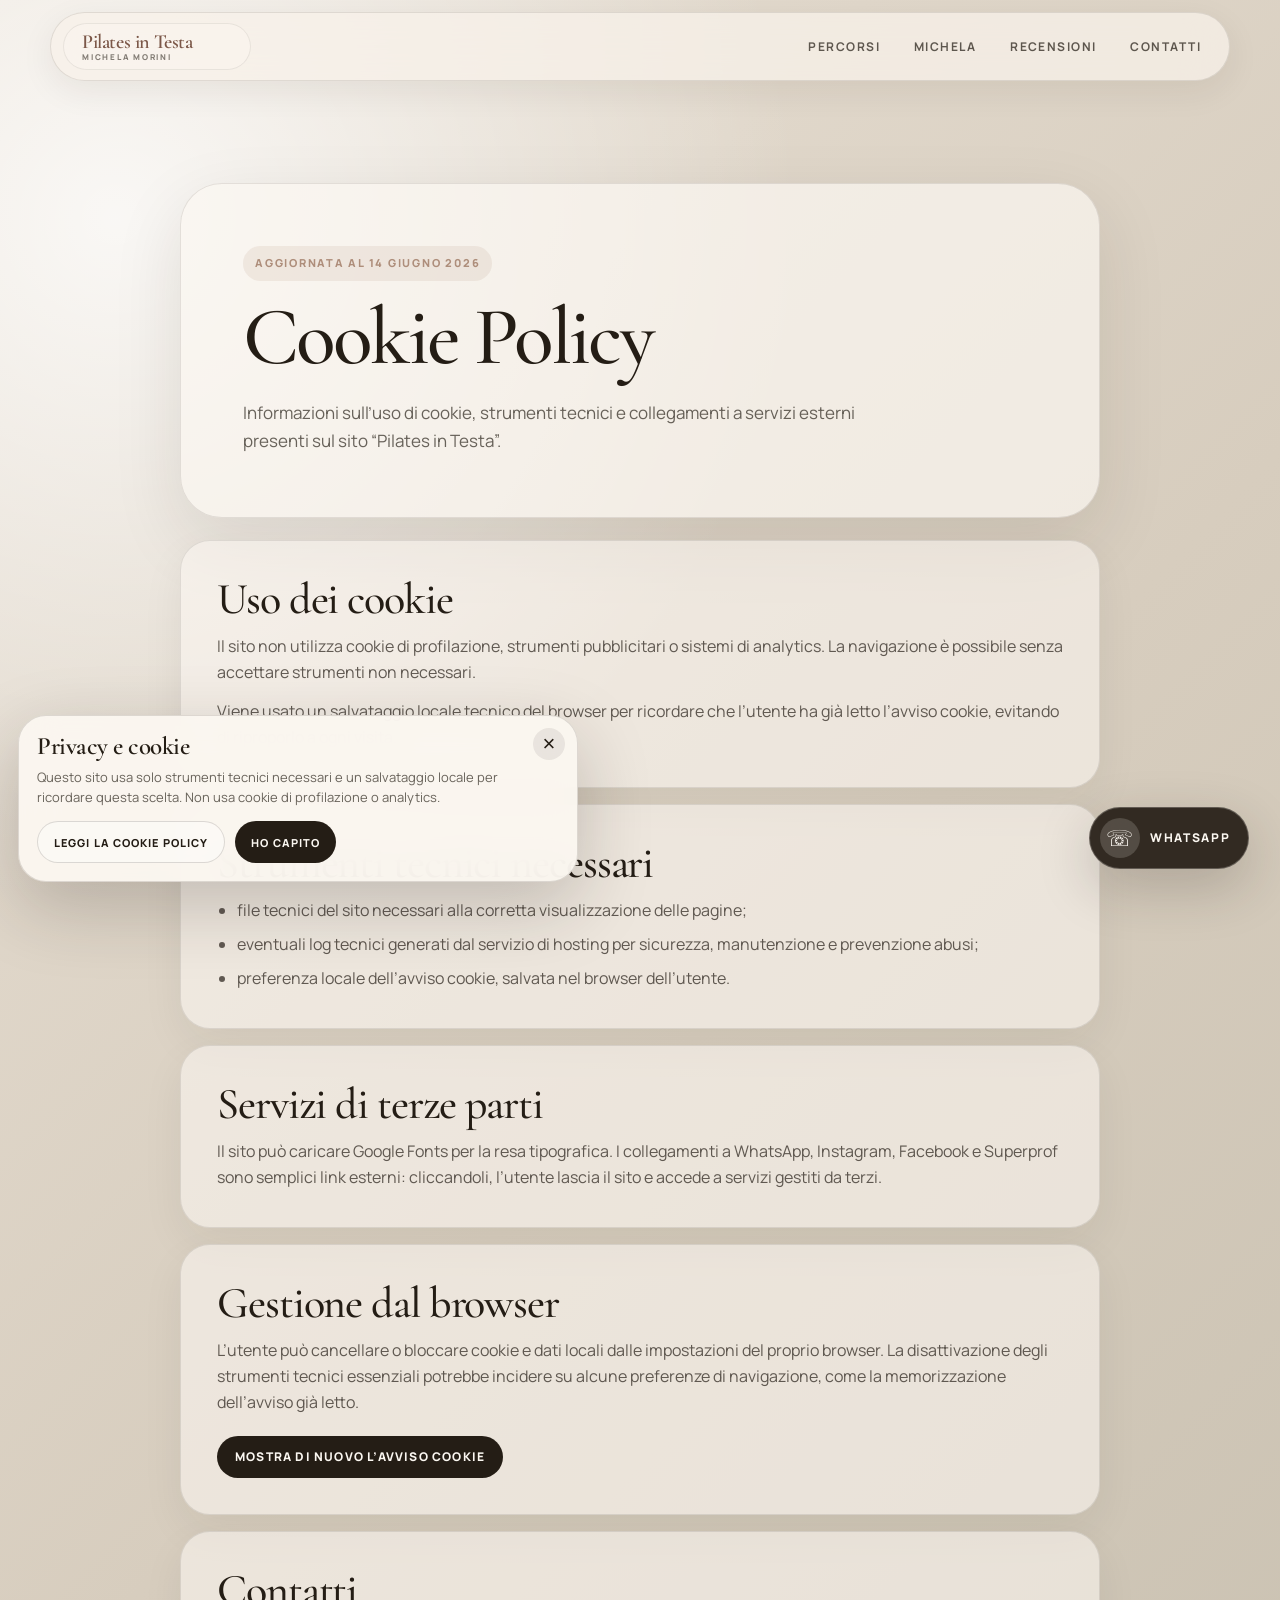
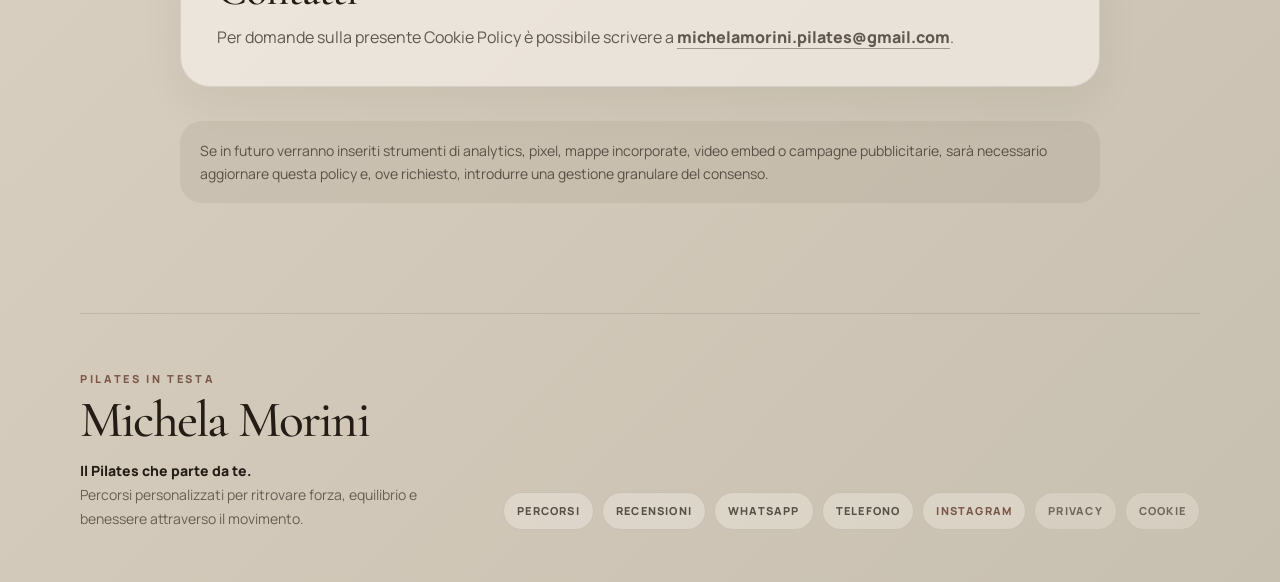
==== cookie-policy.html @ bda5ace0 "fix privacy cookie" ====
<!doctype html>
<html lang="it">
<head>
  <meta charset="utf-8" />
  <meta name="viewport" content="width=device-width, initial-scale=1" />
  <meta name="theme-color" content="#e6ddd1" />
  <link rel="icon" href="assets/img/logo.webp" />
  <link rel="preconnect" href="https://fonts.googleapis.com">
  <link rel="preconnect" href="https://fonts.gstatic.com" crossorigin>
  <link href="https://fonts.googleapis.com/css2?family=Cormorant+Garamond:wght@400;500;600;700&family=Manrope:wght@300;400;500;600;700&display=swap" rel="stylesheet">
  <link rel="stylesheet" href="assets/css/style.css" />
  <title>Cookie Policy | Pilates in Testa</title>
  <meta name="description" content="Cookie Policy del sito Pilates in Testa di Michela Morini." />
</head>
<body>
  <header class="site-header" id="top">
    <a class="brand brand-signature" href="index.html#top" aria-label="Pilates in Testa - torna alla home">
      <span>Pilates in Testa</span>
      <small>Michela Morini</small>
    </a>
    <button class="nav-toggle" type="button" aria-label="Apri menu" aria-expanded="false" aria-controls="site-nav">
      <span></span><span></span><span></span>
    </button>
    <nav class="site-nav" id="site-nav" aria-label="Navigazione principale">
      <a href="index.html#percorsi">Percorsi</a>
      <a href="index.html#chisono">Michela</a>
      <a href="index.html#recensioni">Recensioni</a>
      <a href="index.html#contatti">Contatti</a>
    </nav>
  </header>

  <main class="legal-page">
    <div class="legal-shell">
      <section class="legal-hero reveal">
        <span class="legal-updated">Aggiornata al 14 giugno 2026</span>
        <h1>Cookie Policy</h1>
        <p>Informazioni sull’uso di cookie, strumenti tecnici e collegamenti a servizi esterni presenti sul sito “Pilates in Testa”.</p>
      </section>

      <div class="legal-content">
        <section class="legal-card reveal">
          <h2>Uso dei cookie</h2>
          <p>Il sito non utilizza cookie di profilazione, strumenti pubblicitari o sistemi di analytics. La navigazione è possibile senza accettare strumenti non necessari.</p>
          <p>Viene usato un salvataggio locale tecnico del browser per ricordare che l’utente ha già letto l’avviso cookie, evitando di riproporlo a ogni visita.</p>
        </section>

        <section class="legal-card reveal">
          <h2>Strumenti tecnici necessari</h2>
          <ul>
            <li>file tecnici del sito necessari alla corretta visualizzazione delle pagine;</li>
            <li>eventuali log tecnici generati dal servizio di hosting per sicurezza, manutenzione e prevenzione abusi;</li>
            <li>preferenza locale dell’avviso cookie, salvata nel browser dell’utente.</li>
          </ul>
        </section>

        <section class="legal-card reveal">
          <h2>Servizi di terze parti</h2>
          <p>Il sito può caricare Google Fonts per la resa tipografica. I collegamenti a WhatsApp, Instagram, Facebook e Superprof sono semplici link esterni: cliccandoli, l’utente lascia il sito e accede a servizi gestiti da terzi.</p>
        </section>

        <section class="legal-card reveal">
          <h2>Gestione dal browser</h2>
          <p>L’utente può cancellare o bloccare cookie e dati locali dalle impostazioni del proprio browser. La disattivazione degli strumenti tecnici essenziali potrebbe incidere su alcune preferenze di navigazione, come la memorizzazione dell’avviso già letto.</p>
          <button class="legal-inline-action" type="button" data-cookie-reset>Mostra di nuovo l’avviso cookie</button>
        </section>

        <section class="legal-card reveal">
          <h2>Contatti</h2>
          <p>Per domande sulla presente Cookie Policy è possibile scrivere a <a href="mailto:michelamorini.pilates@gmail.com">michelamorini.pilates@gmail.com</a>.</p>
        </section>

        <p class="legal-note">Se in futuro verranno inseriti strumenti di analytics, pixel, mappe incorporate, video embed o campagne pubblicitarie, sarà necessario aggiornare questa policy e, ove richiesto, introdurre una gestione granulare del consenso.</p>
      </div>
    </div>
  </main>

  <footer class="site-footer">
    <div class="footer-brand">
      <span class="footer-kicker">Pilates in Testa</span>
      <strong>Michela Morini</strong>
      <p><b>Il Pilates che parte da te.</b><br>Percorsi personalizzati per ritrovare forza, equilibrio e benessere attraverso il movimento.</p>
    </div>
    <div class="footer-links" aria-label="Collegamenti footer">
      <a href="index.html#percorsi">Percorsi</a>
      <a href="index.html#recensioni">Recensioni</a>
      <a href="https://wa.me/393384888652?text=Ciao%20Michela%2C%20vorrei%20informazioni%20sulle%20lezioni%20di%20Pilates" target="_blank" rel="noopener">WhatsApp</a>
      <a href="tel:+393384888652" aria-label="Chiama Michela al numero 338 488 8652">Telefono</a>
      <a href="https://www.instagram.com/michelamorini.pilates/" target="_blank" rel="noopener">Instagram</a>
      <a href="privacy.html">Privacy</a>
      <a href="cookie-policy.html">Cookie</a>
    </div>
  </footer>

  <a class="floating-whatsapp" href="https://wa.me/393384888652?text=Ciao%20Michela%2C%20vorrei%20informazioni%20sulle%20lezioni%20di%20Pilates" target="_blank" rel="noopener" aria-label="Scrivi a Michela Morini su WhatsApp">
    <span class="floating-whatsapp-icon" aria-hidden="true">☏</span>
    <span class="floating-whatsapp-text">WhatsApp</span>
  </a>

  <script src="assets/js/main.js"></script>
</body>
</html>
---- assets/css/style.css ----
:root{
  --ivory:#e6ddd1;
  --sand:#cdc4b4;
  --taupe:#b9a493;
  --clay:#ae8e7b;
  --olive:#696055;
  --ink:#241d15;
  --cream:#f7f1e9;
  --paper:#fbf7f1;
  --line:rgba(36,29,21,.14);
  --shadow:0 28px 80px rgba(36,29,21,.14);
  --container:min(1120px,calc(100% - 40px));
  --serif:"Cormorant Garamond", Georgia, serif;
  --sans:"Manrope", system-ui, -apple-system, BlinkMacSystemFont, "Segoe UI", sans-serif;
}
*{box-sizing:border-box}
html{scroll-behavior:smooth}
body{
  margin:0;
  color:var(--ink);
  background:
    radial-gradient(circle at 9% 10%,rgba(255,255,255,.78),transparent 30%),
    linear-gradient(135deg,#e9e1d6 0%,#d7cdbe 50%,#c7bfaf 100%);
  font-family:var(--sans);
  line-height:1.65;
  overflow-x:hidden;
}
img{max-width:100%;display:block}
a{color:inherit;text-decoration:none}.section-shell{width:var(--container);margin-inline:auto}.site-header{position:sticky;top:0;z-index:30;width:min(1180px,calc(100% - 24px));margin:12px auto 0;padding:10px 14px;border:1px solid rgba(36,29,21,.11);border-radius:999px;background:rgba(247,241,233,.76);backdrop-filter:blur(20px);display:flex;align-items:center;justify-content:space-between;box-shadow:0 10px 34px rgba(36,29,21,.07)}
.brand{display:flex;align-items:center;gap:10px}.brand img{width:74px;height:42px;object-fit:contain;border-radius:999px}.brand-word{gap:12px;padding:4px 12px 4px 5px;border-radius:999px;transition:.2s ease}.brand-word:hover{background:rgba(174,142,123,.12)}.brand-monogram{width:44px;height:44px;border-radius:50%;display:grid;place-items:center;background:rgba(36,29,21,.88);color:var(--paper);font-family:var(--serif);font-size:17px;line-height:1;font-weight:600;letter-spacing:-.02em;box-shadow:0 10px 24px rgba(36,29,21,.13)}.brand-copy{display:grid;gap:0;line-height:1.05}.brand-copy strong{font-family:var(--serif);font-size:21px;font-weight:600;letter-spacing:-.02em;color:var(--ink)}.brand-copy small{font-size:9px;font-weight:800;text-transform:uppercase;letter-spacing:.18em;color:rgba(36,29,21,.58);margin-top:2px}.site-nav{display:flex;align-items:center;gap:6px}.site-nav a{font-size:12px;font-weight:700;letter-spacing:.12em;text-transform:uppercase;padding:10px 14px;border-radius:999px;color:rgba(36,29,21,.72);transition:.2s ease}.site-nav a:hover{background:rgba(174,142,123,.16);color:var(--ink)}.nav-toggle{display:none;background:transparent;border:0;width:42px;height:42px;border-radius:50%;padding:10px}.nav-toggle span{display:block;height:2px;background:var(--ink);margin:5px 0;border-radius:10px}
.hero{position:relative;min-height:calc(100vh - 72px);padding:82px 0 64px;display:grid;align-items:center;overflow:hidden}.hero-bg-shape{position:absolute;border-radius:50%;filter:blur(.1px);pointer-events:none}.hero-bg-shape.one{width:52vw;height:42vw;left:-18vw;bottom:-16vw;background:rgba(174,142,123,.30)}.hero-bg-shape.two{width:58vw;height:44vw;right:-18vw;top:7vw;background:rgba(105,96,85,.13)}.hero-inner{width:var(--container);margin:auto;display:grid;grid-template-columns:minmax(0,1fr) minmax(420px,520px);gap:clamp(42px,7vw,90px);align-items:center}.eyebrow{font-size:12px;text-transform:uppercase;letter-spacing:.22em;font-weight:700;color:var(--clay);margin:0 0 16px}.hero h1,.section-heading h2,.center-heading h2,.about h2,.quote-inner p,.contact h2,.gallery-head h2{font-family:var(--serif);font-weight:500;line-height:.96;letter-spacing:-.035em;margin:0;color:var(--ink)}.hero h1{font-size:clamp(58px,8.2vw,116px);max-width:780px}.lead{font-size:clamp(17px,1.6vw,21px);max-width:620px;color:rgba(36,29,21,.72);margin:26px 0 0}.hero-meta{display:flex;flex-wrap:wrap;gap:9px;margin:30px 0}.hero-meta span{font-size:12px;font-weight:700;letter-spacing:.08em;text-transform:uppercase;border:1px solid rgba(36,29,21,.14);padding:9px 12px;border-radius:999px;background:rgba(251,247,241,.50)}.hero-actions{display:flex;gap:12px;flex-wrap:wrap}.btn{display:inline-flex;align-items:center;justify-content:center;min-height:48px;padding:0 22px;border-radius:999px;font-size:13px;font-weight:800;letter-spacing:.11em;text-transform:uppercase;transition:.2s ease}.btn-primary{background:var(--ink);color:var(--paper);box-shadow:0 16px 34px rgba(36,29,21,.18)}.btn-primary:hover{transform:translateY(-2px)}.btn-ghost{border:1px solid rgba(36,29,21,.20);background:rgba(251,247,241,.44)}.btn-ghost:hover{background:rgba(251,247,241,.78)}
.hero-visual{position:relative;min-height:620px}.logo-tile{position:absolute;right:0;top:0;width:245px;height:245px;border-radius:50%;background:rgba(251,247,241,.78);box-shadow:0 20px 55px rgba(36,29,21,.11);display:grid;place-items:center;padding:26px;z-index:3}.logo-tile img{width:100%;height:100%;object-fit:contain;border-radius:50%}.profile-orbit{position:absolute;left:0;top:38px;width:168px;height:168px;border-radius:50%;margin:0;padding:8px;background:rgba(251,247,241,.9);box-shadow:var(--shadow);z-index:4}.profile-orbit img{width:100%;height:100%;object-fit:cover;border-radius:50%}.studio-card{position:absolute;right:36px;bottom:0;width:min(72vw,410px);height:560px;margin:0;border-radius:220px 220px 28px 28px;overflow:hidden;box-shadow:var(--shadow);background:var(--taupe)}.studio-card::after{content:"";position:absolute;inset:0;background:linear-gradient(180deg,rgba(36,29,21,.03),rgba(36,29,21,.12));pointer-events:none}.studio-card img{width:100%;height:100%;object-fit:cover}.statement{padding:54px clamp(22px,4vw,64px);border-block:1px solid var(--line);margin-bottom:76px}.statement p{font-family:var(--serif);font-size:clamp(28px,4vw,48px);line-height:1.08;letter-spacing:-.02em;margin:0;max-width:1020px;color:rgba(36,29,21,.86)}
.split{display:grid;grid-template-columns:.85fr 1.15fr;gap:clamp(38px,7vw,90px);padding:26px 0 96px}.section-heading h2,.center-heading h2,.about h2,.gallery-head h2,.contact h2{font-size:clamp(42px,5.8vw,78px)}.text-block{font-size:18px;color:rgba(36,29,21,.74);max-width:690px}.text-block p{margin-top:0}.feature-band{background:rgba(251,247,241,.42);border-block:1px solid rgba(36,29,21,.10);padding:82px 0}.feature-grid{display:grid;grid-template-columns:repeat(3,1fr);gap:18px}.feature-card{background:rgba(251,247,241,.72);border:1px solid rgba(36,29,21,.10);border-radius:32px;overflow:hidden;box-shadow:0 20px 55px rgba(36,29,21,.08)}.feature-card img{width:100%;height:330px;object-fit:cover}.feature-card h3{font-family:var(--serif);font-size:38px;font-weight:500;letter-spacing:-.02em;margin:24px 24px 6px}.feature-card p{color:rgba(36,29,21,.66);margin:0 24px 26px}.cards-section{padding:96px 0}.center-heading{text-align:center;max-width:760px;margin:0 auto 40px}.center-heading .eyebrow{justify-content:center}.cards-grid{display:grid;grid-template-columns:repeat(4,1fr);gap:15px}.service-card{min-height:290px;padding:28px;border:1px solid rgba(36,29,21,.11);border-radius:30px;background:rgba(251,247,241,.62);box-shadow:0 18px 50px rgba(36,29,21,.07);display:flex;flex-direction:column}.service-card span{font-size:13px;letter-spacing:.18em;color:var(--clay);font-weight:800}.service-card h3{font-family:var(--serif);font-size:34px;line-height:1;margin:42px 0 14px;font-weight:500}.service-card p{margin:0;color:rgba(36,29,21,.66);font-size:15px}.about{display:grid;grid-template-columns:.92fr 1.08fr;gap:clamp(36px,7vw,86px);align-items:center;padding:30px 0 110px}.about-media{border-radius:36px;overflow:hidden;box-shadow:var(--shadow);background:var(--taupe)}.about-media img{width:100%;height:660px;object-fit:cover}.about-copy p:not(.eyebrow){font-size:18px;color:rgba(36,29,21,.70)}.credentials{margin-top:28px;padding:24px;border-radius:24px;border:1px solid rgba(36,29,21,.13);background:rgba(251,247,241,.55);display:grid;gap:6px}.credentials strong{font-family:var(--serif);font-size:28px;font-weight:500}.credentials span{color:rgba(36,29,21,.67)}.gallery-section{padding:78px 0 20px}.gallery-head{margin-bottom:30px}.gallery-row{width:min(1320px,calc(100% - 28px));margin:0 auto;display:grid;grid-template-columns:repeat(3,1fr);gap:16px}.gallery-row img{height:560px;width:100%;object-fit:cover;border-radius:34px;box-shadow:0 20px 60px rgba(36,29,21,.10)}.quote-section{padding:86px 0}.quote-inner{border-radius:42px;background:var(--ink);color:var(--paper);padding:clamp(42px,7vw,90px);box-shadow:var(--shadow);text-align:center}.quote-inner p{font-size:clamp(46px,6vw,86px);color:var(--paper)}.reviews{padding:0 0 94px}.reviews-grid{display:grid;grid-template-columns:repeat(3,1fr);gap:16px}.review-card{border-radius:30px;background:rgba(251,247,241,.66);border:1px solid rgba(36,29,21,.11);padding:30px;box-shadow:0 18px 50px rgba(36,29,21,.06)}.review-card p{font-family:var(--serif);font-size:27px;line-height:1.16;margin:0 0 24px;color:rgba(36,29,21,.83)}.review-card strong{font-size:13px;text-transform:uppercase;letter-spacing:.16em;color:var(--clay)}.text-link{display:table;margin:24px auto 0;border-bottom:1px solid var(--ink);font-weight:700}.contact{padding:0 0 92px}.contact-card{border-radius:42px;background:rgba(251,247,241,.70);border:1px solid rgba(36,29,21,.12);box-shadow:var(--shadow);padding:clamp(34px,6vw,72px);display:grid;grid-template-columns:1fr .95fr;gap:40px;align-items:center}.contact-card p:not(.eyebrow){font-size:18px;color:rgba(36,29,21,.68);max-width:520px}.contact-actions{display:grid;gap:12px}.contact-actions a{display:flex;align-items:center;justify-content:space-between;min-height:62px;padding:0 22px;border-radius:999px;border:1px solid rgba(36,29,21,.12);background:rgba(255,255,255,.35);font-weight:800}.contact-actions a::after{content:"→";font-size:22px;font-family:var(--serif)}.site-footer{width:var(--container);margin:0 auto;padding:32px 0 42px;border-top:1px solid rgba(36,29,21,.13);display:flex;align-items:center;justify-content:space-between;gap:16px;color:rgba(36,29,21,.66);font-size:13px}.site-footer img{width:92px;height:52px;object-fit:contain;border-radius:999px}.site-footer a{font-weight:800}.reveal{opacity:0;transform:translateY(22px);transition:opacity .8s ease,transform .8s ease}.reveal.is-visible{opacity:1;transform:none}
@media (max-width:980px){.site-header{border-radius:28px}.nav-toggle{display:block}.site-nav{position:absolute;top:calc(100% + 10px);right:0;left:0;display:grid;background:rgba(247,241,233,.96);padding:16px;border:1px solid rgba(36,29,21,.11);border-radius:24px;box-shadow:0 20px 44px rgba(36,29,21,.10);opacity:0;pointer-events:none;transform:translateY(-8px);transition:.2s ease}.site-nav.is-open{opacity:1;pointer-events:auto;transform:none}.hero{padding-top:52px}.hero-inner{grid-template-columns:1fr}.hero-visual{min-height:540px;max-width:560px;margin:auto;width:100%}.studio-card{right:0;width:min(100%,390px);height:500px}.logo-tile{width:190px;height:190px}.profile-orbit{width:142px;height:142px}.split,.about,.contact-card{grid-template-columns:1fr}.feature-grid{grid-template-columns:1fr}.cards-grid{grid-template-columns:repeat(2,1fr)}.gallery-row,.reviews-grid{grid-template-columns:1fr}.gallery-row img{height:520px}.about-media img{height:560px}}
@media (max-width:620px){:root{--container:calc(100% - 28px)}.site-header{width:calc(100% - 18px);padding:8px 10px}.brand img{width:62px;height:36px}.brand-word{padding:3px 8px 3px 4px;gap:8px}.brand-monogram{width:36px;height:36px;font-size:14px}.brand-copy strong{font-size:17px}.brand-copy small{font-size:8px;letter-spacing:.14em}.hero{min-height:auto;padding:44px 0 48px}.hero h1{font-size:56px}.lead{font-size:16px}.hero-actions .btn{width:100%}.hero-visual{min-height:480px}.studio-card{height:430px;border-radius:190px 190px 24px 24px}.logo-tile{width:152px;height:152px;right:4px}.profile-orbit{width:120px;height:120px}.statement{padding-inline:0}.statement p{font-size:31px}.split{padding-bottom:64px}.feature-band,.cards-section{padding:62px 0}.feature-card img{height:280px}.cards-grid{grid-template-columns:1fr}.service-card{min-height:auto}.about{padding-bottom:70px}.about-media img{height:470px}.gallery-row{width:var(--container)}.gallery-row img{height:480px}.quote-section{padding:58px 0}.quote-inner{border-radius:32px}.quote-inner p{font-size:43px}.review-card p{font-size:23px}.contact-card{border-radius:32px}.contact-actions a{border-radius:22px;min-height:58px}.site-footer{flex-direction:column;text-align:center}}


/* Header brand refinement: no squared logo in the navigation */
.brand-signature{
  min-width: 188px;
  padding: 8px 18px;
  border-radius: 999px;
  display: inline-flex;
  flex-direction: column;
  align-items: flex-start;
  justify-content: center;
  gap: 1px;
  line-height: 1;
  background: rgba(251,247,241,.38);
  border: 1px solid rgba(36,29,21,.08);
}
.brand-signature span{
  font-family: var(--serif);
  font-size: 20px;
  font-weight: 600;
  letter-spacing: -.02em;
  color: var(--ink);
}
.brand-signature small{
  font-family: var(--sans);
  font-size: 8px;
  font-weight: 800;
  letter-spacing: .22em;
  text-transform: uppercase;
  color: rgba(36,29,21,.56);
}
.brand-signature:hover{background:rgba(251,247,241,.68)}
.site-header{padding-left:12px;}
@media (max-width:620px){
  .brand-signature{min-width:auto;padding:7px 12px;}
  .brand-signature span{font-size:18px;}
  .brand-signature small{font-size:7px;letter-spacing:.18em;}
}

/* Footer refinement: no image tile, same editorial language as the header */
.site-footer{
  margin-top: 14px;
  padding: clamp(34px,5vw,56px) 0 clamp(34px,5vw,52px);
  border-top: 1px solid rgba(36,29,21,.12);
  display: grid;
  grid-template-columns: minmax(0, 1fr) auto;
  align-items: end;
  gap: clamp(22px,4vw,64px);
  color: rgba(36,29,21,.70);
}
.site-footer img{display:none;}
.footer-brand{max-width: 520px;}
.footer-kicker{
  display:block;
  margin-bottom: 8px;
  font-size: 11px;
  font-weight: 800;
  text-transform: uppercase;
  letter-spacing: .24em;
  color: var(--clay);
}
.footer-brand strong{
  display:block;
  font-family: var(--serif);
  font-size: clamp(34px,4vw,52px);
  font-weight: 500;
  line-height: .95;
  letter-spacing: -.035em;
  color: var(--ink);
}
.footer-brand p{
  margin: 14px 0 0;
  max-width: 500px;
  font-size: 14px;
  line-height: 1.7;
  color: rgba(36,29,21,.62);
}
.footer-links{
  display:flex;
  flex-wrap:wrap;
  justify-content:flex-end;
  gap: 8px;
  max-width: 560px;
}
.footer-links a{
  display:inline-flex;
  align-items:center;
  min-height: 38px;
  padding: 0 13px;
  border-radius: 999px;
  border: 1px solid rgba(36,29,21,.11);
  background: rgba(251,247,241,.32);
  font-size: 11px;
  font-weight: 800;
  letter-spacing: .11em;
  text-transform: uppercase;
  color: rgba(36,29,21,.72);
  transition: .2s ease;
}
.footer-links a:hover{
  background: rgba(251,247,241,.68);
  color: var(--ink);
  transform: translateY(-1px);
}
@media (max-width: 760px){
  .site-footer{
    grid-template-columns: 1fr;
    align-items: start;
    text-align: left;
  }
  .footer-links{justify-content:flex-start;}
}
@media (max-width: 620px){
  .site-footer{text-align:left;}
  .footer-links{display:grid;grid-template-columns:1fr;gap:9px;width:100%;}
  .footer-links a{justify-content:space-between;border-radius:18px;min-height:46px;}
  .footer-links a::after{content:"→";font-family:var(--serif);font-size:20px;letter-spacing:0;text-transform:none;}
}


/* Studio e movimento: editorial photo treatment */
.studio-movement{
  position:relative;
  isolation:isolate;
  padding:92px 0 44px;
  overflow:hidden;
}
.studio-movement::before{
  content:"";
  position:absolute;
  left:50%;
  top:38px;
  width:min(1180px,88vw);
  height:72%;
  transform:translateX(-50%);
  border-radius:58px;
  background:linear-gradient(135deg,rgba(251,247,241,.38),rgba(174,142,123,.16));
  border:1px solid rgba(36,29,21,.08);
  z-index:-2;
}
.studio-movement::after{
  content:"";
  position:absolute;
  right:-12vw;
  bottom:-18vw;
  width:46vw;
  height:46vw;
  border-radius:50%;
  background:rgba(105,96,85,.13);
  z-index:-1;
}
.gallery-head{
  display:grid;
  grid-template-columns:minmax(0,.95fr) minmax(280px,.55fr);
  column-gap:clamp(28px,6vw,88px);
  align-items:end;
}
.gallery-head .eyebrow,
.gallery-head h2{grid-column:1}
.gallery-intro{
  grid-column:2;
  grid-row:1 / span 2;
  margin:0 0 8px;
  color:rgba(36,29,21,.64);
  font-size:16px;
  max-width:440px;
}
.gallery-editorial{
  width:min(1280px,calc(100% - 42px));
  margin:42px auto 0;
  display:grid;
  grid-template-columns:1.06fr .88fr 1.02fr;
  gap:clamp(12px,2vw,24px);
  align-items:end;
}
.photo-card{
  position:relative;
  margin:0;
  overflow:hidden;
  border-radius:clamp(28px,3vw,44px);
  background:var(--taupe);
  box-shadow:0 28px 72px rgba(36,29,21,.14);
  border:1px solid rgba(251,247,241,.28);
  transform:translateZ(0);
}
.photo-card::before{
  content:"";
  position:absolute;
  inset:0;
  background:
    linear-gradient(180deg,rgba(36,29,21,0) 46%,rgba(36,29,21,.48) 100%),
    radial-gradient(circle at 22% 8%,rgba(255,255,255,.22),transparent 34%);
  z-index:1;
  opacity:.88;
  pointer-events:none;
}
.photo-card::after{
  content:"";
  position:absolute;
  inset:16px;
  border:1px solid rgba(251,247,241,.33);
  border-radius:calc(clamp(28px,3vw,44px) - 10px);
  z-index:2;
  opacity:.45;
  pointer-events:none;
}
.photo-card img{
  width:100%;
  height:100%;
  object-fit:cover;
  filter:saturate(.88) contrast(1.02) sepia(.08);
  transition:transform .85s cubic-bezier(.2,.8,.2,1), filter .85s ease;
}
.photo-card figcaption{
  position:absolute;
  left:26px;
  right:26px;
  bottom:24px;
  z-index:3;
  color:var(--paper);
  text-shadow:0 2px 18px rgba(36,29,21,.32);
}
.photo-card figcaption span{
  display:block;
  margin-bottom:4px;
  font-size:10px;
  font-weight:800;
  text-transform:uppercase;
  letter-spacing:.24em;
  opacity:.82;
}
.photo-card figcaption strong{
  display:block;
  font-family:var(--serif);
  font-size:clamp(32px,3.4vw,54px);
  font-weight:500;
  line-height:.92;
  letter-spacing:-.035em;
}
.photo-card-large{height:620px;transform:translateY(18px) rotate(-1.2deg)}
.photo-card-soft{height:500px;border-radius:999px 999px 38px 38px;transform:translateY(-18px)}
.photo-card-tall{height:670px;transform:translateY(34px) rotate(1deg)}
.photo-card:hover img{transform:scale(1.055);filter:saturate(.98) contrast(1.05) sepia(.03)}
.photo-card:hover{box-shadow:0 34px 86px rgba(36,29,21,.18)}
@media (max-width:980px){
  .gallery-head{grid-template-columns:1fr;gap:12px;align-items:start}
  .gallery-intro{grid-column:1;grid-row:auto;max-width:660px;margin-top:6px}
  .gallery-editorial{grid-template-columns:1fr 1fr;width:var(--container)}
  .photo-card-large{grid-column:1 / -1;height:560px;transform:none}
  .photo-card-soft,.photo-card-tall{height:520px;transform:none}
}
@media (max-width:620px){
  .studio-movement{padding:66px 0 24px}
  .studio-movement::before{width:calc(100% - 18px);height:82%;border-radius:34px;top:30px}
  .gallery-editorial{grid-template-columns:1fr;gap:14px;margin-top:28px}
  .photo-card,.photo-card-soft{border-radius:30px}
  .photo-card-large,.photo-card-soft,.photo-card-tall{height:460px;transform:none}
  .photo-card::after{inset:12px;border-radius:22px}
  .photo-card figcaption{left:22px;right:22px;bottom:20px}
}


/* Contact finale: form elegante e funzionale */
.contact-refined{
  padding: 42px 0 102px;
}
.contact-panel{
  position: relative;
  overflow: hidden;
  border-radius: clamp(34px,5vw,58px);
  border: 1px solid rgba(36,29,21,.12);
  background:
    radial-gradient(circle at 12% 0%, rgba(174,142,123,.20), transparent 34%),
    linear-gradient(135deg, rgba(251,247,241,.82), rgba(230,221,209,.58));
  box-shadow: 0 34px 90px rgba(36,29,21,.13);
  padding: clamp(26px,5vw,66px);
  display: grid;
  grid-template-columns: minmax(0,.95fr) minmax(330px,.72fr);
  gap: clamp(24px,5vw,64px);
  align-items: stretch;
}
.contact-panel::before{
  content:"";
  position:absolute;
  right:-110px;
  top:-160px;
  width:420px;
  height:420px;
  border-radius:50%;
  background:rgba(105,96,85,.12);
  pointer-events:none;
}
.contact-panel::after{
  content:"";
  position:absolute;
  left:46%;
  bottom:-180px;
  width:520px;
  height:320px;
  border-radius:50%;
  background:rgba(174,142,123,.13);
  filter: blur(2px);
  pointer-events:none;
}
.contact-copy,
.contact-form{
  position:relative;
  z-index:1;
}
.contact-copy h2{
  max-width: 620px;
  font-size: clamp(50px,6vw,94px);
  line-height:.9;
  margin-bottom: 22px;
}
.contact-copy > p:not(.eyebrow){
  max-width: 560px;
  font-size: 18px;
  line-height: 1.8;
  color: rgba(36,29,21,.68);
}
.contact-info{
  margin-top: clamp(24px,4vw,42px);
  display:grid;
  grid-template-columns: repeat(3, minmax(0, 1fr));
  gap: 10px;
}
.contact-info a{
  min-height: 112px;
  padding: 18px;
  border-radius: 26px;
  background: rgba(255,255,255,.34);
  border:1px solid rgba(36,29,21,.11);
  box-shadow: 0 18px 44px rgba(36,29,21,.06);
  display:flex;
  flex-direction:column;
  justify-content:space-between;
  transition: transform .22s ease, background .22s ease, box-shadow .22s ease;
}
.contact-info a:hover{
  transform: translateY(-3px);
  background: rgba(255,255,255,.52);
  box-shadow: 0 24px 58px rgba(36,29,21,.10);
}
.contact-info span{
  font-size:10px;
  font-weight:800;
  text-transform:uppercase;
  letter-spacing:.22em;
  color: var(--clay);
}
.contact-info strong{
  font-size: 14px;
  line-height:1.35;
  color: var(--ink);
}
.contact-form{
  align-self:stretch;
  border-radius: 34px;
  background: rgba(251,247,241,.78);
  border:1px solid rgba(36,29,21,.12);
  box-shadow: 0 24px 68px rgba(36,29,21,.11);
  padding: clamp(22px,3vw,34px);
  display:grid;
  gap:14px;
  backdrop-filter: blur(12px);
}
.form-head{
  margin-bottom: 4px;
}
.form-head span{
  display:block;
  font-family: var(--serif);
  font-size: clamp(30px,3vw,42px);
  line-height: .98;
  color: var(--ink);
}
.form-head p{
  margin: 10px 0 0;
  font-size: 13px;
  line-height: 1.6;
  color: rgba(36,29,21,.58);
}
.contact-form label{
  display:grid;
  gap:7px;
}
.contact-form label > span{
  padding-left: 2px;
  font-size:10px;
  font-weight:800;
  text-transform:uppercase;
  letter-spacing:.20em;
  color: rgba(36,29,21,.58);
}
.contact-form input,
.contact-form select,
.contact-form textarea{
  width:100%;
  border:1px solid rgba(36,29,21,.12);
  border-radius: 20px;
  background: rgba(255,255,255,.52);
  color: var(--ink);
  font: 500 15px/1.3 var(--sans);
  outline: none;
  padding: 15px 16px;
  transition: border-color .2s ease, box-shadow .2s ease, background .2s ease;
}
.contact-form textarea{
  resize: vertical;
  min-height: 118px;
}
.contact-form input:focus,
.contact-form select:focus,
.contact-form textarea:focus{
  border-color: rgba(174,142,123,.62);
  background: rgba(255,255,255,.74);
  box-shadow: 0 0 0 4px rgba(174,142,123,.13);
}
.form-submit{
  margin-top: 4px;
  min-height: 58px;
  border:0;
  border-radius:999px;
  background: var(--ink);
  color: var(--paper);
  font: 800 12px/1 var(--sans);
  text-transform: uppercase;
  letter-spacing:.18em;
  cursor:pointer;
  transition: transform .22s ease, box-shadow .22s ease, background .22s ease;
  box-shadow: 0 18px 44px rgba(36,29,21,.20);
}
.form-submit:hover{
  transform: translateY(-2px);
  background:#31281e;
  box-shadow: 0 24px 58px rgba(36,29,21,.26);
}
.form-note{
  margin:0;
  font-size: 11px;
  line-height:1.6;
  color: rgba(36,29,21,.50);
}
@media (max-width: 980px){
  .contact-panel{grid-template-columns:1fr;}
  .contact-info{grid-template-columns:repeat(3,1fr);}
}
@media (max-width: 720px){
  .contact-refined{padding-bottom:76px;}
  .contact-panel{border-radius:32px;padding:24px;}
  .contact-copy h2{font-size:48px;}
  .contact-copy > p:not(.eyebrow){font-size:16px;}
  .contact-info{grid-template-columns:1fr;}
  .contact-info a{min-height:82px;border-radius:22px;}
  .contact-form{border-radius:28px;padding:20px;}
  .form-submit{border-radius:20px;}
}


/* Contact finale senza form: più pulito, diretto e coerente */
.contact-simple{padding-bottom:98px;}
.contact-panel-simple{
  grid-template-columns: minmax(0, .9fr) minmax(360px, 560px);
  align-items: stretch;
  gap: clamp(26px, 5vw, 64px);
  position: relative;
  overflow: hidden;
}
.contact-panel-simple::before{
  content:"";
  position:absolute;
  width: 420px;
  height: 420px;
  border-radius: 50%;
  right: -170px;
  bottom: -190px;
  background: rgba(174,142,123,.16);
  pointer-events:none;
}
.contact-simple-copy{
  position:relative;
  z-index:1;
  display:flex;
  flex-direction:column;
  justify-content:space-between;
  min-height: 430px;
}
.contact-simple-copy h2{max-width:560px;}
.contact-note{
  margin-top:34px;
  max-width:520px;
  border:1px solid rgba(36,29,21,.13);
  background:rgba(251,247,241,.52);
  border-radius:28px;
  padding:24px;
}
.contact-note span{
  display:block;
  margin-bottom:10px;
  font-size:11px;
  font-weight:800;
  letter-spacing:.18em;
  text-transform:uppercase;
  color:var(--clay);
}
.contact-note strong{
  font-family:var(--serif);
  font-size:28px;
  line-height:1.08;
  font-weight:500;
  color:var(--ink);
}
.contact-channels{
  position:relative;
  z-index:1;
  display:grid;
  gap:14px;
  align-content:center;
}
.channel-card{
  min-height:132px;
  display:grid;
  align-content:center;
  gap:8px;
  padding:26px 28px;
  border-radius:32px;
  border:1px solid rgba(36,29,21,.12);
  background:rgba(255,255,255,.36);
  box-shadow:0 18px 50px rgba(36,29,21,.055);
  transition:transform .22s ease, box-shadow .22s ease, background .22s ease;
}
.channel-card:hover{
  transform:translateY(-4px);
  background:rgba(251,247,241,.82);
  box-shadow:0 24px 62px rgba(36,29,21,.10);
}
.channel-card span{
  font-size:11px;
  font-weight:850;
  letter-spacing:.20em;
  text-transform:uppercase;
  color:var(--clay);
}
.channel-card strong{
  font-family:var(--serif);
  font-size:clamp(29px, 3.1vw, 42px);
  line-height:.98;
  font-weight:500;
  letter-spacing:-.025em;
  color:var(--ink);
}
.channel-card small{
  color:rgba(36,29,21,.62);
  font-size:14px;
}
.channel-primary{
  background:var(--ink);
  border-color:transparent;
  box-shadow:0 28px 70px rgba(36,29,21,.18);
}
.channel-primary span{color:rgba(251,247,241,.68);}
.channel-primary strong,
.channel-primary small{color:var(--paper);}
.channel-primary:hover{background:#2b241c;}
@media (max-width:980px){
  .contact-panel-simple{grid-template-columns:1fr;}
  .contact-simple-copy{min-height:auto;}
  .contact-channels{grid-template-columns:repeat(3,1fr);}
  .channel-card{min-height:150px;padding:22px;}
  .channel-card strong{font-size:30px;}
}
@media (max-width:720px){
  .contact-simple{padding-bottom:72px;}
  .contact-panel-simple{padding:26px;border-radius:32px;}
  .contact-simple-copy h2{font-size:52px;}
  .contact-note{padding:20px;border-radius:24px;}
  .contact-note strong{font-size:24px;}
  .contact-channels{grid-template-columns:1fr;}
  .channel-card{min-height:118px;border-radius:26px;}
  .channel-card strong{font-size:32px;}
}


/* CTA WhatsApp sempre disponibile: discreta, coerente e responsive */
.floating-whatsapp{
  position:fixed;
  right:clamp(18px,2.4vw,34px);
  bottom:clamp(18px,2.4vw,34px);
  z-index:50;
  min-height:58px;
  padding:10px 18px 10px 10px;
  border-radius:999px;
  display:inline-flex;
  align-items:center;
  gap:10px;
  color:var(--paper);
  background:rgba(36,29,21,.92);
  border:1px solid rgba(251,247,241,.24);
  box-shadow:0 18px 54px rgba(36,29,21,.22);
  backdrop-filter:blur(18px);
  -webkit-backdrop-filter:blur(18px);
  transform:translateZ(0);
  transition:transform .22s ease, box-shadow .22s ease, background .22s ease, opacity .22s ease;
}
.floating-whatsapp:hover{
  transform:translateY(-3px);
  background:#2d251d;
  box-shadow:0 24px 68px rgba(36,29,21,.30);
}
.floating-whatsapp-icon{
  width:40px;
  height:40px;
  border-radius:50%;
  display:grid;
  place-items:center;
  background:rgba(251,247,241,.16);
  color:var(--paper);
  font-size:22px;
  line-height:1;
  font-weight:800;
}
.floating-whatsapp-text{
  font-size:12px;
  font-weight:850;
  letter-spacing:.14em;
  text-transform:uppercase;
  white-space:nowrap;
}
@media (max-width:720px){
  .floating-whatsapp{
    right:16px;
    bottom:16px;
    min-height:56px;
    width:56px;
    padding:8px;
    justify-content:center;
  }
  .floating-whatsapp-icon{
    width:40px;
    height:40px;
    font-size:21px;
  }
  .floating-whatsapp-text{display:none;}
}
@media (prefers-reduced-motion: reduce){
  .floating-whatsapp{transition:none;}
  .floating-whatsapp:hover{transform:none;}
}


/* === Patch contenuti Michela - stato attuale === */
:root{
  --brand-brown:#7b5748;
  --brand-brown-dark:#5f3f34;
}
.brand-signature span{
  color:var(--brand-brown);
}
.brand-signature:hover span{
  color:var(--brand-brown-dark);
}
.hero .eyebrow{
  color:var(--brand-brown);
}
.hero h1{
  max-width:860px;
}
.hero .lead{
  max-width:650px;
  font-size:clamp(18px,1.7vw,22px);
}
.hero-meta-circles{
  align-items:center;
  gap:10px;
  margin:32px 0;
}
.hero-meta-circles span{
  min-height:58px;
  display:inline-flex;
  align-items:center;
  justify-content:center;
  text-align:center;
  border-radius:999px;
  padding:11px 17px;
  background:rgba(251,247,241,.58);
  border:1px solid rgba(123,87,72,.18);
  color:rgba(36,29,21,.76);
  box-shadow:0 12px 34px rgba(36,29,21,.055);
}
.hero-meta-circles span:nth-child(3),
.hero-meta-circles span:nth-child(4){
  padding-inline:19px;
}
.cards-grid-single{
  grid-template-columns:minmax(0,760px);
  justify-content:center;
}
.service-card-online{
  min-height:0;
  padding:clamp(30px,4vw,48px);
  border-radius:38px;
  background:linear-gradient(135deg,rgba(251,247,241,.78),rgba(230,221,209,.46));
  position:relative;
  overflow:hidden;
}
.service-card-online::after{
  content:"";
  position:absolute;
  right:-90px;
  bottom:-120px;
  width:280px;
  height:280px;
  border-radius:50%;
  background:rgba(174,142,123,.16);
  pointer-events:none;
}
.service-card-online h3{
  margin-top:34px;
  font-size:clamp(42px,5vw,68px);
}
.service-card-online p{
  max-width:620px;
  font-size:17px;
  line-height:1.75;
  position:relative;
  z-index:1;
}
.contact-simple-copy h2{
  color:var(--brand-brown-dark);
}
.contact-note span{
  color:var(--brand-brown);
}
.contact-channels{
  gap:12px;
}
.channel-card strong{
  word-break:normal;
}
.channel-card[href*="instagram"] strong{
  font-family:var(--sans);
  font-size:clamp(18px,1.8vw,24px);
  font-weight:800;
  letter-spacing:-.015em;
  line-height:1.15;
}
.footer-kicker,
.footer-links a[href*="instagram"]{
  color:var(--brand-brown);
}
@media (max-width:980px){
  .contact-channels{grid-template-columns:repeat(2,1fr);}
  .hero-meta-circles span{min-height:54px;}
}
@media (max-width:720px){
  .contact-channels{grid-template-columns:1fr;}
  .hero-meta-circles{
    display:grid;
    grid-template-columns:1fr;
    gap:9px;
  }
  .hero-meta-circles span{
    min-height:48px;
    justify-content:flex-start;
    text-align:left;
    border-radius:18px;
  }
  .cards-grid-single{grid-template-columns:1fr;}
  .service-card-online h3{font-size:42px;}
}


/* Patch: remove sezione Metodo/statement and make Percorsi the first explanatory block */
.feature-band{
  margin-top: clamp(18px, 3vw, 42px);
}
.cards-section{
  padding-top: clamp(74px, 8vw, 118px);
}
.site-nav a[href="#metodo"],
.footer-links a[href="#metodo"]{
  display:none;
}
.service-card-online{
  padding-top: clamp(32px,4.2vw,54px);
}
.service-card-online h3{
  margin-top: 10px;
}
.online-kicker{
  margin:0 0 18px;
  position:relative;
  z-index:1;
  font-size:11px !important;
  font-weight:850;
  text-transform:uppercase;
  letter-spacing:.22em;
  color:var(--brand-brown) !important;
}
.online-note{
  position:relative;
  z-index:1;
  margin-top:26px;
  padding:22px 24px;
  border-radius:26px;
  border:1px solid rgba(123,87,72,.16);
  background:rgba(251,247,241,.56);
  display:grid;
  gap:6px;
  max-width:640px;
}
.online-note strong{
  font-family:var(--serif);
  font-size:clamp(27px,3vw,40px);
  line-height:1;
  font-weight:500;
  letter-spacing:-.025em;
  color:var(--ink);
}
.online-note span{
  color:rgba(36,29,21,.64);
  font-size:15px;
  line-height:1.65;
}
.contact-simple-copy{
  min-height:auto;
  justify-content:center;
}
.contact-simple-copy > p:not(.eyebrow){
  margin-bottom:0;
}
@media (max-width:720px){
  .cards-section{padding-top:64px;}
  .online-note{padding:19px 20px;border-radius:22px;}
  .service-card-online h3{font-size:44px;}
}


/* === Patch testi Michela - razionalizzazione contenuti definitiva === */
.statement-refined{
  margin-top: clamp(18px, 3vw, 40px);
  margin-bottom: 0;
  padding: clamp(44px, 6vw, 78px) clamp(18px, 4vw, 58px);
  border-block: 1px solid var(--line);
}
.statement-refined h2{
  max-width: 980px;
  margin: 0;
  font-family: var(--serif);
  font-size: clamp(42px, 5.4vw, 76px);
  font-weight: 500;
  line-height: .98;
  letter-spacing: -.035em;
  color: var(--ink);
}
.statement-refined p{
  max-width: 720px;
  margin: 20px 0 0;
  font-family: var(--sans);
  font-size: clamp(16px, 1.4vw, 20px);
  line-height: 1.75;
  letter-spacing: 0;
  color: rgba(36,29,21,.66);
}
.feature-band{
  margin-top: 0;
}
.feature-card h3{
  color: var(--ink);
}
.feature-card p{
  font-size: 15.5px;
  line-height: 1.72;
}
.cards-grid-priority{
  grid-template-columns: repeat(4, minmax(0, 1fr));
}
.cards-grid-priority .service-card{
  min-height: 350px;
}
.cards-grid-priority .service-card h3{
  font-size: clamp(31px, 2.7vw, 42px);
  margin-top: 34px;
}
.cards-grid-priority .service-card p{
  font-size: 15px;
  line-height: 1.72;
}
.cards-grid-priority .service-card-online{
  padding: 28px;
}
.cards-grid-priority .service-card-online h3{
  margin-top: 8px;
  font-size: clamp(38px, 3.8vw, 56px);
}
.cards-grid-priority .service-card-online .online-note{
  margin-top: auto;
  padding: 18px;
  border-radius: 22px;
}
.cards-grid-priority .service-card-online .online-note strong{
  font-size: clamp(23px, 2.2vw, 31px);
}
.credentials-list{
  gap: 16px;
}
.credentials-list ul{
  margin: 0;
  padding-left: 18px;
  display: grid;
  gap: 8px;
  color: rgba(36,29,21,.68);
}
.credentials-list li{
  padding-left: 2px;
}
.about-quote{
  margin: 28px 0 0;
  padding: 24px 26px;
  border-left: 3px solid var(--brand-brown);
  border-radius: 0 24px 24px 0;
  background: rgba(251,247,241,.48);
  font-family: var(--serif);
  font-size: clamp(25px, 2.6vw, 36px);
  line-height: 1.12;
  letter-spacing: -.02em;
  color: var(--ink);
}
.gallery-intro{
  font-size: 17px;
  line-height: 1.72;
}
.photo-card figcaption strong{
  max-width: 360px;
}
.reviews .center-heading{
  max-width: 900px;
}
.contact-channels{
  grid-template-columns: repeat(2, minmax(0, 1fr));
}
.channel-primary{
  grid-column: 1 / -1;
}
.channel-card[href^="mailto:"] strong{
  font-family: var(--sans);
  font-size: clamp(16px, 1.4vw, 20px);
  font-weight: 800;
  letter-spacing: -.01em;
  line-height: 1.25;
  word-break: break-word;
}
.footer-brand p b{
  color: var(--ink);
  font-weight: 800;
}
.footer-links a[href^="mailto:"]{
  color: var(--brand-brown);
}
@media (max-width: 1120px){
  .cards-grid-priority{
    grid-template-columns: repeat(2, minmax(0, 1fr));
  }
  .cards-grid-priority .service-card-online{
    grid-column: 1 / -1;
  }
}
@media (max-width: 720px){
  .statement-refined{
    padding-inline: 0;
    margin-top: 8px;
  }
  .statement-refined h2{
    font-size: 42px;
  }
  .cards-grid-priority{
    grid-template-columns: 1fr;
  }
  .cards-grid-priority .service-card-online{
    grid-column: auto;
  }
  .cards-grid-priority .service-card{
    min-height: auto;
  }
  .about-quote{
    padding: 20px;
    font-size: 25px;
  }
  .contact-channels{
    grid-template-columns: 1fr;
  }
  .channel-primary{
    grid-column: auto;
  }
}


/* === Patch layout refine: percorsi, chi sono, contatti === */
.path-insight{
  max-width: 860px;
  margin: -10px auto 34px;
  padding: clamp(22px,3vw,32px) clamp(24px,4vw,44px);
  border-radius: 34px;
  border: 1px solid rgba(123,87,72,.16);
  background: linear-gradient(135deg, rgba(251,247,241,.72), rgba(230,221,209,.42));
  box-shadow: 0 22px 62px rgba(36,29,21,.075);
  text-align: center;
}
.path-insight strong{
  display:block;
  font-family: var(--serif);
  font-size: clamp(34px,4.2vw,58px);
  line-height: .95;
  font-weight: 500;
  letter-spacing: -.035em;
  color: var(--ink);
}
.path-insight p{
  max-width: 620px;
  margin: 14px auto 0;
  color: rgba(36,29,21,.66);
  font-size: 16px;
  line-height: 1.7;
}
.cards-grid-priority{
  grid-template-columns: repeat(4, minmax(0, 1fr));
  align-items: stretch;
}
.cards-grid-priority .service-card{
  min-height: 390px;
  padding: 28px;
}
.cards-grid-priority .service-card h3{
  font-size: clamp(34px,3.45vw,52px);
  line-height: .94;
  margin-top: 32px;
}
.cards-grid-priority .service-card p:not(.online-kicker){
  font-size: 15.5px;
  line-height: 1.7;
}
.cards-grid-priority .service-card-online h3{margin-top:22px;}

.about-redesigned{
  grid-template-columns: minmax(300px,.78fr) minmax(0,1.22fr);
  align-items: start;
  padding-top: 54px;
}
.about-media-sticky{
  position: sticky;
  top: 108px;
  border-radius: 44px;
}
.about-media-sticky img{
  height: min(720px, calc(100vh - 140px));
  min-height: 560px;
  object-position: center top;
}
.about-copy-card{
  padding: clamp(26px,4vw,46px);
  border: 1px solid rgba(36,29,21,.10);
  border-radius: 44px;
  background: rgba(251,247,241,.38);
  box-shadow: 0 24px 68px rgba(36,29,21,.075);
}
.about-copy-card h2{margin-bottom: 22px;}
.about-intro{
  padding: 22px 24px;
  border-radius: 28px;
  background: rgba(255,255,255,.30);
  border: 1px solid rgba(36,29,21,.09);
  margin-bottom: 18px;
}
.about-intro p{
  margin:0;
  font-family: var(--serif);
  font-size: clamp(25px,2.7vw,36px) !important;
  line-height: 1.12;
  letter-spacing: -.02em;
  color: rgba(36,29,21,.84) !important;
}
.about-story-grid{
  display:grid;
  grid-template-columns: repeat(2, minmax(0,1fr));
  gap: 14px 22px;
  margin-top: 18px;
}
.about-story-grid p{
  margin:0;
  font-size: 15.5px !important;
  line-height: 1.72;
  color: rgba(36,29,21,.68) !important;
}
.training-panel{
  margin-top: 24px;
  padding: 24px;
  border-radius: 30px;
  background: rgba(251,247,241,.62);
}
.training-panel strong{
  margin-bottom: 14px;
}
.training-panel ul{
  display:flex;
  flex-wrap:wrap;
  gap: 9px;
  padding:0;
  margin:0;
  list-style:none;
}
.training-panel li{
  padding: 9px 12px;
  border-radius: 999px;
  border:1px solid rgba(123,87,72,.15);
  background:rgba(255,255,255,.34);
  font-size: 12px;
  font-weight: 700;
  line-height:1.35;
  color:rgba(36,29,21,.66);
}
.about-quote{
  margin: 22px 0 0;
  padding: 22px 24px;
  border-left: 0;
  border-radius: 28px;
  background: var(--ink);
  color: var(--paper);
  font-family: var(--serif);
  font-size: clamp(25px,2.8vw,38px);
  line-height: 1.06;
  letter-spacing: -.025em;
}

.contact-polished{
  grid-template-columns: minmax(280px,.72fr) minmax(0,1.28fr);
  gap: clamp(26px,5vw,70px);
  align-items: center;
  padding: clamp(30px,5vw,62px);
}
.contact-headline{
  min-height: auto;
  justify-content: center;
}
.contact-headline h2{
  font-size: clamp(54px,6.2vw,86px);
  color: var(--brand-brown-dark);
}
.contact-headline p:not(.eyebrow){
  max-width: 430px;
  font-size: 17px;
  line-height: 1.78;
}
.contact-channels-polished{
  grid-template-columns: repeat(2, minmax(0,1fr));
  gap: 14px;
}
.contact-channels-polished .channel-card{
  min-height: 150px;
  padding: 24px 26px;
  border-radius: 30px;
  align-content: start;
  grid-template-rows: auto 1fr auto;
}
.contact-channels-polished .channel-wide{
  grid-column: 1 / -1;
  min-height: 128px;
}
.contact-channels-polished .channel-card strong{
  align-self:center;
  font-size: clamp(28px,2.8vw,38px);
  line-height: 1;
  overflow-wrap: anywhere;
}
.contact-channels-polished .channel-card small{
  margin-top: 4px;
}
.contact-channels-polished .channel-value-compact,
.contact-channels-polished .channel-value-mail,
.contact-channels-polished .channel-value-social{
  font-family: var(--sans);
  font-size: clamp(18px,1.75vw,24px) !important;
  font-weight: 850;
  line-height: 1.18 !important;
  letter-spacing: -.02em;
}
.contact-channels-polished .channel-value-mail{
  font-size: clamp(15px,1.55vw,21px) !important;
}
@media (max-width: 1080px){
  .cards-grid-priority{grid-template-columns: repeat(2, minmax(0,1fr));}
  .cards-grid-priority .service-card{min-height: 310px;}
}
@media (max-width: 980px){
  .about-redesigned{grid-template-columns:1fr;}
  .about-media-sticky{position:relative;top:auto;}
  .about-media-sticky img{height:560px;min-height:0;}
  .contact-polished{grid-template-columns:1fr;}
  .contact-headline p:not(.eyebrow){max-width:680px;}
}
@media (max-width: 720px){
  .path-insight{text-align:left;border-radius:28px;margin-bottom:24px;}
  .path-insight strong{font-size:36px;}
  .cards-grid-priority{grid-template-columns:1fr;}
  .cards-grid-priority .service-card{min-height:auto;}
  .cards-grid-priority .service-card h3{font-size:42px;}
  .about-copy-card{padding:0;border:0;background:transparent;box-shadow:none;}
  .about-intro{padding:20px;border-radius:24px;}
  .about-story-grid{grid-template-columns:1fr;gap:12px;}
  .training-panel li{border-radius:16px;}
  .contact-polished{border-radius:34px;}
  .contact-headline h2{font-size:52px;}
  .contact-channels-polished{grid-template-columns:1fr;}
  .contact-channels-polished .channel-wide{grid-column:auto;}
  .contact-channels-polished .channel-card{min-height:118px;border-radius:24px;}
}


/* === Patch Chi sono: sintesi + accordion professionali === */
.about-compact{
  grid-template-columns:minmax(300px,.72fr) minmax(0,1.28fr);
  gap:clamp(34px,6vw,82px);
}
.about-compact .about-copy-card{
  padding:clamp(28px,4.4vw,54px);
}
.about-lead{
  margin:0 0 24px;
  max-width:760px;
  font-family:var(--serif);
  font-size:clamp(29px,3.2vw,46px) !important;
  line-height:1.04;
  letter-spacing:-.03em;
  color:rgba(36,29,21,.86) !important;
}
.about-pillars{
  display:grid;
  grid-template-columns:repeat(3,minmax(0,1fr));
  gap:12px;
  margin:24px 0 18px;
}
.about-pillars article{
  min-height:174px;
  padding:20px;
  border-radius:28px;
  border:1px solid rgba(36,29,21,.10);
  background:linear-gradient(135deg,rgba(255,255,255,.34),rgba(251,247,241,.42));
  box-shadow:0 16px 42px rgba(36,29,21,.055);
}
.about-pillars span{
  display:block;
  margin-bottom:18px;
  font-size:10px;
  font-weight:850;
  letter-spacing:.18em;
  color:var(--brand-brown);
}
.about-pillars strong{
  display:block;
  font-family:var(--serif);
  font-size:clamp(30px,2.7vw,42px);
  line-height:.95;
  font-weight:500;
  letter-spacing:-.03em;
  color:var(--ink);
}
.about-pillars p{
  margin:12px 0 0;
  font-size:13.5px !important;
  line-height:1.55;
  color:rgba(36,29,21,.62) !important;
}
.about-disclosures{
  display:grid;
  gap:12px;
  margin-top:20px;
}
.about-detail{
  border-radius:28px;
  border:1px solid rgba(123,87,72,.16);
  background:rgba(251,247,241,.54);
  overflow:hidden;
  box-shadow:0 16px 42px rgba(36,29,21,.055);
}
.about-detail summary{
  min-height:70px;
  padding:0 22px 0 24px;
  display:flex;
  align-items:center;
  justify-content:space-between;
  gap:18px;
  cursor:pointer;
  list-style:none;
  font-family:var(--serif);
  font-size:clamp(26px,2.8vw,38px);
  line-height:1;
  font-weight:500;
  letter-spacing:-.025em;
  color:var(--ink);
}
.about-detail summary::-webkit-details-marker{display:none;}
.about-detail summary i{
  flex:0 0 38px;
  width:38px;
  height:38px;
  border-radius:50%;
  border:1px solid rgba(36,29,21,.13);
  background:rgba(255,255,255,.32);
  position:relative;
}
.about-detail summary i::before,
.about-detail summary i::after{
  content:"";
  position:absolute;
  left:50%;
  top:50%;
  width:14px;
  height:2px;
  border-radius:999px;
  background:var(--brand-brown-dark);
  transform:translate(-50%,-50%);
  transition:.22s ease;
}
.about-detail summary i::after{
  transform:translate(-50%,-50%) rotate(90deg);
}
.about-detail[open] summary i::after{
  transform:translate(-50%,-50%) rotate(0deg);
  opacity:0;
}
.about-detail-body{
  padding:0 24px 24px;
  border-top:1px solid rgba(36,29,21,.08);
}
.about-detail-body p{
  max-width:760px;
  margin:18px 0 0;
  font-size:15.5px !important;
  line-height:1.78;
  color:rgba(36,29,21,.68) !important;
}
.training-tags{
  display:flex;
  flex-wrap:wrap;
  gap:10px;
  padding:22px 0 0;
  margin:0;
  list-style:none;
}
.training-tags li{
  padding:10px 13px;
  border-radius:999px;
  border:1px solid rgba(123,87,72,.15);
  background:rgba(255,255,255,.38);
  font-size:12.5px;
  font-weight:750;
  line-height:1.35;
  color:rgba(36,29,21,.66);
}
.about-compact .about-quote{
  margin-top:18px;
}
/* Nasconde il vecchio blocco formazione se presente in cache/html precedente */
.about-compact .training-panel{display:none;}
@media (hover:hover){
  .about-detail:hover{
    background:rgba(251,247,241,.72);
    box-shadow:0 22px 54px rgba(36,29,21,.08);
  }
}
@media (max-width:1080px){
  .about-pillars{grid-template-columns:1fr;}
  .about-pillars article{min-height:auto;}
}
@media (max-width:980px){
  .about-compact{grid-template-columns:1fr;}
}
@media (max-width:720px){
  .about-compact .about-copy-card{
    padding:0;
  }
  .about-lead{font-size:32px !important;}
  .about-pillars{gap:10px;margin-top:20px;}
  .about-pillars article{border-radius:24px;padding:18px;}
  .about-detail{border-radius:24px;}
  .about-detail summary{min-height:64px;padding-inline:19px;font-size:27px;}
  .about-detail summary i{width:34px;height:34px;flex-basis:34px;}
  .about-detail-body{padding:0 19px 20px;}
  .training-tags{display:grid;grid-template-columns:1fr;gap:9px;}
  .training-tags li{border-radius:16px;}
}

/* === Patch contatti: card uniformi, font coerente e valori su una riga === */
.contact-polished{
  grid-template-columns:minmax(260px,.68fr) minmax(0,1.32fr);
  align-items:center;
}
.contact-channels-polished{
  display:grid;
  grid-template-columns:1fr;
  gap:11px;
}
.contact-channels-polished .channel-card,
.contact-channels-polished .channel-wide{
  grid-column:auto;
  min-height:96px;
  padding:20px 24px;
  border-radius:28px;
  display:grid;
  grid-template-columns:minmax(112px,.34fr) minmax(0,1fr);
  grid-template-rows:auto auto;
  column-gap:20px;
  row-gap:4px;
  align-items:center;
  align-content:center;
}
.contact-channels-polished .channel-card span{
  grid-column:1;
  grid-row:1 / span 2;
  align-self:center;
  margin:0;
}
.contact-channels-polished .channel-card strong{
  grid-column:2;
  grid-row:1;
  align-self:end;
  font-family:var(--serif) !important;
  font-size:clamp(27px,2.45vw,39px) !important;
  font-weight:500 !important;
  line-height:.98 !important;
  letter-spacing:-.035em !important;
  color:var(--ink);
  white-space:nowrap;
  overflow-wrap:normal;
  word-break:normal;
}
.contact-channels-polished .channel-card small{
  grid-column:2;
  grid-row:2;
  margin:0;
  line-height:1.45;
}
.contact-channels-polished .channel-primary{
  min-height:112px;
  grid-template-columns:minmax(112px,.34fr) minmax(0,1fr);
}
.contact-channels-polished .channel-primary strong,
.contact-channels-polished .channel-primary small{
  color:var(--paper);
}
.contact-channels-polished .channel-value-compact,
.contact-channels-polished .channel-value-mail,
.contact-channels-polished .channel-value-social,
.channel-card[href^="mailto:"] strong,
.channel-card[href*="instagram"] strong{
  font-family:var(--serif) !important;
  font-size:clamp(24px,2.1vw,32px) !important;
  font-weight:500 !important;
  line-height:1 !important;
  letter-spacing:-.04em !important;
  white-space:nowrap;
  overflow-wrap:normal;
  word-break:normal;
}
@media (max-width:980px){
  .contact-polished{grid-template-columns:1fr;}
  .contact-channels-polished{grid-template-columns:1fr;}
}
@media (max-width:620px){
  .contact-channels-polished .channel-card,
  .contact-channels-polished .channel-wide,
  .contact-channels-polished .channel-primary{
    min-height:112px;
    padding:20px;
    border-radius:24px;
    grid-template-columns:1fr;
    grid-template-rows:auto auto auto;
    gap:5px;
  }
  .contact-channels-polished .channel-card span,
  .contact-channels-polished .channel-card strong,
  .contact-channels-polished .channel-card small{
    grid-column:1;
    grid-row:auto;
  }
  .contact-channels-polished .channel-card strong{
    font-size:clamp(27px,8vw,36px) !important;
  }
  .contact-channels-polished .channel-value-mail,
  .contact-channels-polished .channel-value-social,
  .channel-card[href^="mailto:"] strong,
  .channel-card[href*="instagram"] strong{
    font-size:clamp(18px,5.35vw,25px) !important;
  }
}
@media (max-width:380px){
  .contact-channels-polished .channel-value-mail,
  .contact-channels-polished .channel-value-social,
  .channel-card[href^="mailto:"] strong,
  .channel-card[href*="instagram"] strong{
    font-size:17px !important;
  }
}
/* Fix numero telefono nei contatti: più ordinato e leggibile */
.contact-channels .channel-card[href^="tel"] strong{
  font-family: var(--serif);
  font-variant-numeric: lining-nums tabular-nums;
  font-feature-settings: "lnum" 1, "tnum" 1;
  letter-spacing: -0.015em;
  line-height: 1;
  white-space: nowrap;
}

@media (max-width: 720px){
  .contact-channels .channel-card[href^="tel"] strong{
    font-size: 34px;
  }
}
/* Fix definitivo telefono contatti */
/* Telefono armonizzato con il resto dei contatti */
.contact-channels-polished .channel-card[href^="tel"] strong{
  font-family: var(--serif) !important;
  font-size: clamp(20px, 1.8vw, 30px) !important;
  font-weight: 500 !important;
  line-height: 1 !important;
  letter-spacing: -0.03em !important;

  font-variant-numeric: lining-nums tabular-nums;
  font-feature-settings: "lnum" 1, "tnum" 1;

  white-space: nowrap !important;
}

@media (max-width:620px){
  .contact-channels-polished .channel-card[href^="tel"] strong{
    font-size: 24px !important;
  }
}
/* === Fine tuning leggero: sezioni citazione e contatti più compatte/raffinate === */
.quote-section{
  padding: clamp(54px, 6vw, 76px) 0 clamp(48px, 5vw, 66px);
}
.quote-inner{
  max-width: 960px;
  border-radius: 34px;
  padding: clamp(34px, 5vw, 58px) clamp(26px, 7vw, 70px);
  background: linear-gradient(135deg, rgba(251,247,241,.76), rgba(230,221,209,.52));
  border: 1px solid rgba(36,29,21,.10);
  box-shadow: 0 20px 52px rgba(36,29,21,.075);
  color: var(--ink);
}
.quote-inner p{
  max-width: 780px;
  margin-inline: auto;
  color: rgba(36,29,21,.86);
  font-size: clamp(36px, 4.7vw, 64px);
  line-height: 1.02;
  letter-spacing: -.038em;
}

.contact{
  padding-bottom: clamp(64px, 7vw, 86px);
}
.contact-polished{
  grid-template-columns: minmax(240px,.6fr) minmax(0,1fr);
  gap: clamp(24px,4vw,52px);
  padding: clamp(26px,4.5vw,48px);
  border-radius: 36px;
  background: linear-gradient(135deg, rgba(251,247,241,.68), rgba(230,221,209,.42));
  border: 1px solid rgba(36,29,21,.09);
  box-shadow: 0 22px 62px rgba(36,29,21,.08);
}
.contact-panel-simple::before,
.contact-panel-simple::after{
  opacity: .38;
}
.contact-headline h2{
  font-size: clamp(46px,5.2vw,72px);
  line-height: .98;
  letter-spacing: -.04em;
}
.contact-headline p:not(.eyebrow){
  max-width: 390px;
  font-size: 16px;
  line-height: 1.72;
  color: rgba(36,29,21,.66);
}
.contact-channels-polished{
  gap: 9px;
}
.contact-channels-polished .channel-card,
.contact-channels-polished .channel-wide,
.contact-channels-polished .channel-primary{
  min-height: 84px;
  padding: 16px 20px;
  border-radius: 24px;
  column-gap: 18px;
  background: rgba(251,247,241,.55);
  border-color: rgba(36,29,21,.085);
  box-shadow: 0 12px 30px rgba(36,29,21,.045);
}
.contact-channels-polished .channel-primary{
  min-height: 92px;
  background: linear-gradient(135deg, rgba(95,63,52,.92), rgba(36,29,21,.86));
  box-shadow: 0 14px 34px rgba(36,29,21,.12);
}
.contact-channels-polished .channel-card span{
  font-size: 11px;
  letter-spacing: .18em;
  color: rgba(123,87,72,.72);
}
.contact-channels-polished .channel-primary span{
  color: rgba(251,247,241,.72);
}
.contact-channels-polished .channel-card strong{
  font-size: clamp(24px,2vw,31px) !important;
  line-height: 1.02 !important;
  letter-spacing: -.035em !important;
}
.contact-channels-polished .channel-primary strong{
  font-size: clamp(28px,2.4vw,36px) !important;
}
.contact-channels-polished .channel-card small{
  font-size: 13px;
  line-height: 1.35;
  color: rgba(36,29,21,.55);
}
.contact-channels-polished .channel-primary small{
  color: rgba(251,247,241,.78);
}
.contact-channels-polished .channel-value-compact,
.contact-channels-polished .channel-value-mail,
.contact-channels-polished .channel-value-social,
.channel-card[href^="mailto:"] strong,
.channel-card[href*="instagram"] strong{
  font-size: clamp(20px,1.65vw,27px) !important;
  letter-spacing: -.035em !important;
  max-width: 100%;
}
.contact-channels-polished .channel-card[href^="tel"] strong{
  font-size: clamp(20px,1.65vw,27px) !important;
  letter-spacing: -.025em !important;
}

@media (max-width: 980px){
  .contact-polished{
    grid-template-columns: 1fr;
  }
  .contact-headline p:not(.eyebrow){
    max-width: 620px;
  }
}
@media (max-width: 620px){
  .quote-section{
    padding: 44px 0 42px;
  }
  .quote-inner{
    border-radius: 26px;
    padding: 30px 22px;
  }
  .quote-inner p{
    font-size: clamp(32px,9.2vw,42px);
    line-height: 1.04;
  }
  .contact-polished{
    padding: 22px;
    border-radius: 28px;
  }
  .contact-headline h2{
    font-size: clamp(42px,12vw,50px);
  }
  .contact-headline p:not(.eyebrow){
    font-size: 15px;
    line-height: 1.68;
  }
  .contact-channels-polished .channel-card,
  .contact-channels-polished .channel-wide,
  .contact-channels-polished .channel-primary{
    min-height: 92px;
    padding: 17px 18px;
    border-radius: 21px;
  }
  .contact-channels-polished .channel-card strong,
  .contact-channels-polished .channel-primary strong{
    font-size: clamp(25px,7.5vw,32px) !important;
  }
  .contact-channels-polished .channel-value-mail,
  .contact-channels-polished .channel-value-social,
  .channel-card[href^="mailto:"] strong,
  .channel-card[href*="instagram"] strong{
    font-size: clamp(16.5px,4.75vw,22px) !important;
  }
  .contact-channels-polished .channel-card[href^="tel"] strong{
    font-size: clamp(18px,5.4vw,23px) !important;
  }
}
@media (max-width: 380px){
  .contact-polished{
    padding: 18px;
  }
  .contact-channels-polished .channel-value-mail,
  .contact-channels-polished .channel-value-social,
  .channel-card[href^="mailto:"] strong,
  .channel-card[href*="instagram"] strong{
    font-size: 15.5px !important;
  }
}

/* === Contatti: versione più compatta, uniforme e professionale === */
#contatti.contact{
  padding-bottom: clamp(56px, 6vw, 78px);
}

#contatti .contact-polished{
  max-width: 960px;
  margin-inline: auto;
  grid-template-columns: minmax(220px, .48fr) minmax(0, .92fr);
  gap: clamp(22px, 3.8vw, 42px);
  align-items: center;
  padding: clamp(24px, 3.8vw, 40px);
  border-radius: 32px;
  background: linear-gradient(135deg, rgba(251,247,241,.72), rgba(230,221,209,.38));
  border: 1px solid rgba(36,29,21,.085);
  box-shadow: 0 18px 48px rgba(36,29,21,.075);
}

#contatti .contact-panel-simple::before,
#contatti .contact-panel-simple::after{
  opacity: .18;
}

#contatti .contact-headline .eyebrow{
  margin-bottom: 12px;
}

#contatti .contact-headline h2{
  max-width: 360px;
  margin-bottom: 18px;
  font-size: clamp(42px, 4.6vw, 62px);
  line-height: .96;
  letter-spacing: -.045em;
}

#contatti .contact-headline p:not(.eyebrow){
  max-width: 335px;
  font-size: 15px;
  line-height: 1.66;
  color: rgba(36,29,21,.62);
}

#contatti .contact-channels-polished{
  gap: 0;
  overflow: hidden;
  border-radius: 24px;
  background: rgba(251,247,241,.48);
  border: 1px solid rgba(36,29,21,.085);
  box-shadow: 0 12px 34px rgba(36,29,21,.045);
}

#contatti .contact-channels-polished .channel-card,
#contatti .contact-channels-polished .channel-wide,
#contatti .contact-channels-polished .channel-primary{
  min-height: 68px !important;
  padding: 13px 18px !important;
  border: 0 !important;
  border-radius: 0 !important;
  border-bottom: 1px solid rgba(36,29,21,.075) !important;
  background: transparent !important;
  box-shadow: none !important;
  transform: none !important;
  display: grid;
  grid-template-columns: 112px minmax(0, 1fr);
  grid-template-rows: auto auto;
  column-gap: 18px;
  row-gap: 1px;
  align-items: center;
  align-content: center;
}

#contatti .contact-channels-polished .channel-card:last-child{
  border-bottom: 0 !important;
}

#contatti .contact-channels-polished .channel-card:hover,
#contatti .contact-channels-polished .channel-primary:hover{
  background: rgba(251,247,241,.52) !important;
  box-shadow: none !important;
  transform: none !important;
}

#contatti .contact-channels-polished .channel-card span{
  grid-column: 1;
  grid-row: 1 / span 2;
  align-self: center;
  font-size: 10px;
  font-weight: 850;
  letter-spacing: .18em;
  color: rgba(123,87,72,.68) !important;
}

#contatti .contact-channels-polished .channel-card strong,
#contatti .contact-channels-polished .channel-primary strong{
  grid-column: 2;
  grid-row: 1;
  align-self: end;
  margin: 0;
  font-family: var(--serif) !important;
  font-size: clamp(20px, 1.72vw, 26px) !important;
  font-weight: 500 !important;
  line-height: 1.05 !important;
  letter-spacing: -.035em !important;
  color: rgba(36,29,21,.90) !important;
  white-space: nowrap;
  overflow-wrap: normal;
  word-break: normal;
}

#contatti .contact-channels-polished .channel-card small,
#contatti .contact-channels-polished .channel-primary small{
  grid-column: 2;
  grid-row: 2;
  margin: 0;
  font-size: 12px;
  line-height: 1.35;
  color: rgba(36,29,21,.52) !important;
}

#contatti .contact-channels-polished .channel-value-compact,
#contatti .contact-channels-polished .channel-value-mail,
#contatti .contact-channels-polished .channel-value-social,
#contatti .contact-channels-polished .channel-card[href^="tel"] strong,
#contatti .contact-channels-polished .channel-card[href^="mailto:"] strong,
#contatti .contact-channels-polished .channel-card[href*="instagram"] strong{
  font-size: clamp(18px, 1.45vw, 23px) !important;
  letter-spacing: -.028em !important;
}

#contatti .contact-channels-polished .channel-card[href^="tel"] strong{
  font-variant-numeric: lining-nums tabular-nums;
  font-feature-settings: "lnum" 1, "tnum" 1;
}

@media (max-width: 980px){
  #contatti .contact-polished{
    max-width: 780px;
    grid-template-columns: 1fr;
    gap: 24px;
  }

  #contatti .contact-headline h2{
    max-width: 520px;
  }

  #contatti .contact-headline p:not(.eyebrow){
    max-width: 610px;
  }
}

@media (max-width: 620px){
  #contatti.contact{
    padding-bottom: 62px;
  }

  #contatti .contact-polished{
    padding: 20px;
    border-radius: 26px;
    gap: 20px;
  }

  #contatti .contact-headline h2{
    margin-bottom: 14px;
    font-size: clamp(40px, 11vw, 48px);
  }

  #contatti .contact-headline p:not(.eyebrow){
    font-size: 14.5px;
    line-height: 1.62;
  }

  #contatti .contact-channels-polished{
    border-radius: 20px;
  }

  #contatti .contact-channels-polished .channel-card,
  #contatti .contact-channels-polished .channel-wide,
  #contatti .contact-channels-polished .channel-primary{
    min-height: 76px !important;
    padding: 14px 16px !important;
    grid-template-columns: 1fr;
    grid-template-rows: auto auto auto;
    gap: 2px;
  }

  #contatti .contact-channels-polished .channel-card span,
  #contatti .contact-channels-polished .channel-card strong,
  #contatti .contact-channels-polished .channel-card small{
    grid-column: 1;
    grid-row: auto;
  }

  #contatti .contact-channels-polished .channel-card strong,
  #contatti .contact-channels-polished .channel-primary strong{
    font-size: clamp(21px, 6.2vw, 28px) !important;
  }

  #contatti .contact-channels-polished .channel-value-compact,
  #contatti .contact-channels-polished .channel-value-mail,
  #contatti .contact-channels-polished .channel-value-social,
  #contatti .contact-channels-polished .channel-card[href^="tel"] strong,
  #contatti .contact-channels-polished .channel-card[href^="mailto:"] strong,
  #contatti .contact-channels-polished .channel-card[href*="instagram"] strong{
    font-size: clamp(14.5px, 4.35vw, 18px) !important;
  }
}

/* === Refinement 2026-06: contatti e percorsi più compatti, leggeri e omogenei === */
:root{
  --fine-border: rgba(36,29,21,.085);
  --fine-text: rgba(36,29,21,.68);
  --fine-muted: rgba(36,29,21,.50);
}

/* Riduce leggermente il tono dei titoli interni senza toccare l'hero. */
.statement-refined h2,
#percorsi .center-heading h2,
.gallery-head h2,
.reviews .center-heading h2,
#contatti .contact-headline h2{
  letter-spacing: -.038em;
}

/* Percorsi: meno altezza, meno effetto card, più editoriale. */
#percorsi.cards-section{
  padding-top: clamp(60px, 7vw, 78px) !important;
  padding-bottom: clamp(58px, 7vw, 78px) !important;
}

#percorsi .center-heading{
  max-width: 660px;
  margin-bottom: 24px !important;
}

#percorsi .center-heading .eyebrow{
  margin-bottom: 10px;
}

#percorsi .center-heading h2{
  font-size: clamp(34px, 4.1vw, 56px) !important;
  line-height: .98;
}

#percorsi .path-insight{
  max-width: 720px;
  margin: 0 auto 24px !important;
  padding: 18px 24px !important;
  border-radius: 24px !important;
  background: rgba(251,247,241,.46) !important;
  border: 1px solid var(--fine-border) !important;
  box-shadow: 0 10px 30px rgba(36,29,21,.045) !important;
  text-align: left !important;
  display: grid;
  grid-template-columns: minmax(190px,.48fr) minmax(0,1fr);
  gap: 18px;
  align-items: center;
}

#percorsi .path-insight strong{
  font-size: clamp(25px, 2.5vw, 34px) !important;
  line-height: 1.02 !important;
  letter-spacing: -.028em;
}

#percorsi .path-insight p{
  margin: 0 !important;
  font-size: 14.5px !important;
  line-height: 1.55 !important;
  color: var(--fine-text) !important;
}

#percorsi .cards-grid-priority{
  gap: 12px !important;
}

#percorsi .cards-grid-priority .service-card{
  min-height: 238px !important;
  padding: 22px 20px !important;
  border-radius: 24px !important;
  background: rgba(251,247,241,.50) !important;
  border-color: var(--fine-border) !important;
  box-shadow: 0 12px 34px rgba(36,29,21,.05) !important;
}

#percorsi .cards-grid-priority .service-card span{
  font-size: 10.5px !important;
  letter-spacing: .17em !important;
  color: rgba(123,87,72,.70) !important;
}

#percorsi .cards-grid-priority .service-card .online-kicker{
  margin-top: 10px !important;
  font-size: 10.5px !important;
  letter-spacing: .18em !important;
  color: rgba(123,87,72,.74) !important;
}

#percorsi .cards-grid-priority .service-card h3,
#percorsi .cards-grid-priority .service-card-online h3{
  margin: 24px 0 10px !important;
  font-size: clamp(27px, 2.35vw, 36px) !important;
  line-height: .98 !important;
  letter-spacing: -.028em !important;
}

#percorsi .cards-grid-priority .service-card p:not(.online-kicker){
  font-size: 14px !important;
  line-height: 1.52 !important;
  color: var(--fine-text) !important;
}

/* Contatti: lista compatta, unificata, con numero WhatsApp/telefono più leggibile. */
#contatti.contact{
  padding-top: 0 !important;
  padding-bottom: clamp(48px, 6vw, 68px) !important;
}

#contatti .contact-polished{
  max-width: 880px !important;
  grid-template-columns: minmax(210px,.46fr) minmax(0,.88fr) !important;
  gap: clamp(20px, 3vw, 34px) !important;
  padding: clamp(22px, 3vw, 32px) !important;
  border-radius: 28px !important;
  background: linear-gradient(135deg, rgba(251,247,241,.66), rgba(230,221,209,.30)) !important;
  border: 1px solid rgba(36,29,21,.075) !important;
  box-shadow: 0 14px 38px rgba(36,29,21,.055) !important;
}

#contatti .contact-panel-simple::before,
#contatti .contact-panel-simple::after{
  opacity: .10 !important;
}

#contatti .contact-headline h2{
  max-width: 320px !important;
  margin-bottom: 14px !important;
  font-size: clamp(36px, 3.9vw, 52px) !important;
  line-height: .98 !important;
}

#contatti .contact-headline p:not(.eyebrow){
  max-width: 315px !important;
  font-size: 14px !important;
  line-height: 1.58 !important;
  color: var(--fine-text) !important;
}

#contatti .contact-channels-polished{
  display: grid !important;
  grid-template-columns: 1fr !important;
  gap: 0 !important;
  overflow: hidden !important;
  border-radius: 20px !important;
  background: rgba(251,247,241,.44) !important;
  border: 1px solid var(--fine-border) !important;
  box-shadow: 0 10px 26px rgba(36,29,21,.035) !important;
}

#contatti .contact-channels-polished .channel-card,
#contatti .contact-channels-polished .channel-wide,
#contatti .contact-channels-polished .channel-primary{
  min-height: 58px !important;
  padding: 11px 16px !important;
  border: 0 !important;
  border-bottom: 1px solid rgba(36,29,21,.07) !important;
  border-radius: 0 !important;
  background: transparent !important;
  box-shadow: none !important;
  transform: none !important;
  display: grid !important;
  grid-template-columns: 96px minmax(0, 1fr) !important;
  grid-template-rows: auto auto !important;
  column-gap: 16px !important;
  row-gap: 0 !important;
  align-items: center !important;
  align-content: center !important;
}

#contatti .contact-channels-polished .channel-card:last-child{
  border-bottom: 0 !important;
}

#contatti .contact-channels-polished .channel-card:hover,
#contatti .contact-channels-polished .channel-primary:hover{
  background: rgba(255,255,255,.22) !important;
  box-shadow: none !important;
  transform: none !important;
}

#contatti .contact-channels-polished .channel-card span{
  grid-column: 1 !important;
  grid-row: 1 / span 2 !important;
  align-self: center !important;
  font-size: 9.5px !important;
  font-weight: 850 !important;
  letter-spacing: .17em !important;
  color: rgba(123,87,72,.66) !important;
}

#contatti .contact-channels-polished .channel-card strong,
#contatti .contact-channels-polished .channel-primary strong{
  grid-column: 2 !important;
  grid-row: 1 !important;
  align-self: end !important;
  margin: 0 !important;
  font-family: var(--serif) !important;
  font-size: clamp(18px, 1.42vw, 22px) !important;
  font-weight: 500 !important;
  line-height: 1.06 !important;
  letter-spacing: -.028em !important;
  color: rgba(36,29,21,.88) !important;
  white-space: nowrap !important;
}

#contatti .contact-channels-polished .channel-card small,
#contatti .contact-channels-polished .channel-primary small{
  grid-column: 2 !important;
  grid-row: 2 !important;
  margin: 2px 0 0 !important;
  font-size: 11.5px !important;
  line-height: 1.3 !important;
  color: var(--fine-muted) !important;
}

#contatti .contact-channels-polished .channel-primary strong,
#contatti .contact-channels-polished .channel-value-phone,
#contatti .contact-channels-polished .channel-card[href^="tel"] strong{
  font-size: clamp(18px, 1.36vw, 21px) !important;
  font-variant-numeric: lining-nums tabular-nums !important;
  font-feature-settings: "lnum" 1, "tnum" 1 !important;
  letter-spacing: -.018em !important;
}

#contatti .contact-channels-polished .channel-value-mail,
#contatti .contact-channels-polished .channel-value-social,
#contatti .contact-channels-polished .channel-card[href^="mailto:"] strong,
#contatti .contact-channels-polished .channel-card[href*="instagram"] strong{
  font-size: clamp(16px, 1.25vw, 20px) !important;
  letter-spacing: -.018em !important;
  overflow: hidden !important;
  text-overflow: ellipsis !important;
}

#contatti .channel-value-phone i{
  display: inline-flex;
  width: 23px;
  height: 23px;
  margin-right: 7px;
  align-items: center;
  justify-content: center;
  border-radius: 999px;
  border: 1px solid rgba(123,87,72,.22);
  background: rgba(251,247,241,.58);
  color: rgba(123,87,72,.80);
  font-family: var(--sans);
  font-size: 9px;
  font-style: normal;
  font-weight: 850;
  letter-spacing: .02em;
  vertical-align: 2px;
}

#contatti .channel-primary .channel-value-phone i{
  background: rgba(123,87,72,.10);
}

@media (max-width: 980px){
  #percorsi .cards-grid-priority{
    grid-template-columns: repeat(2, minmax(0,1fr)) !important;
  }
  #contatti .contact-polished{
    max-width: 760px !important;
    grid-template-columns: 1fr !important;
  }
  #contatti .contact-headline h2,
  #contatti .contact-headline p:not(.eyebrow){
    max-width: 560px !important;
  }
}

@media (max-width: 700px){
  #percorsi .path-insight{
    grid-template-columns: 1fr !important;
    gap: 8px !important;
    text-align: left !important;
  }
  #percorsi .cards-grid-priority{
    grid-template-columns: 1fr !important;
  }
  #percorsi .cards-grid-priority .service-card{
    min-height: 0 !important;
  }
}

@media (max-width: 620px){
  #percorsi.cards-section{
    padding-top: 46px !important;
    padding-bottom: 52px !important;
  }
  #percorsi .center-heading{
    margin-bottom: 18px !important;
  }
  #percorsi .center-heading h2{
    font-size: clamp(32px, 9.2vw, 42px) !important;
  }
  #percorsi .path-insight{
    padding: 16px 18px !important;
    border-radius: 20px !important;
    margin-bottom: 16px !important;
  }
  #percorsi .path-insight strong{
    font-size: 26px !important;
  }
  #percorsi .path-insight p{
    font-size: 14px !important;
  }
  #percorsi .cards-grid-priority .service-card{
    padding: 18px !important;
    border-radius: 20px !important;
  }
  #percorsi .cards-grid-priority .service-card h3,
  #percorsi .cards-grid-priority .service-card-online h3{
    margin-top: 14px !important;
    font-size: 30px !important;
  }

  #contatti.contact{
    padding-bottom: 52px !important;
  }
  #contatti .contact-polished{
    padding: 18px !important;
    border-radius: 24px !important;
    gap: 16px !important;
  }
  #contatti .contact-headline .eyebrow{
    margin-bottom: 8px !important;
  }
  #contatti .contact-headline h2{
    margin-bottom: 10px !important;
    font-size: clamp(34px, 10vw, 42px) !important;
  }
  #contatti .contact-headline p:not(.eyebrow){
    font-size: 13.8px !important;
    line-height: 1.55 !important;
  }
  #contatti .contact-channels-polished{
    border-radius: 18px !important;
  }
  #contatti .contact-channels-polished .channel-card,
  #contatti .contact-channels-polished .channel-wide,
  #contatti .contact-channels-polished .channel-primary{
    min-height: 66px !important;
    padding: 12px 14px !important;
    grid-template-columns: 1fr !important;
    grid-template-rows: auto auto auto !important;
    gap: 1px !important;
  }
  #contatti .contact-channels-polished .channel-card span,
  #contatti .contact-channels-polished .channel-card strong,
  #contatti .contact-channels-polished .channel-card small{
    grid-column: 1 !important;
    grid-row: auto !important;
  }
  #contatti .contact-channels-polished .channel-card strong,
  #contatti .contact-channels-polished .channel-primary strong,
  #contatti .contact-channels-polished .channel-value-phone{
    font-size: clamp(17px, 5.15vw, 20px) !important;
    white-space: nowrap !important;
  }
  #contatti .contact-channels-polished .channel-value-mail,
  #contatti .contact-channels-polished .channel-value-social,
  #contatti .contact-channels-polished .channel-card[href^="mailto:"] strong,
  #contatti .contact-channels-polished .channel-card[href*="instagram"] strong{
    font-size: clamp(14px, 4.1vw, 17px) !important;
  }
  #contatti .channel-value-phone i{
    width: 21px;
    height: 21px;
    margin-right: 6px;
    font-size: 8.5px;
    vertical-align: 2px;
  }
}

/* === Refinement finale: da "Chi sono" in giù più compatto, leggero e uniforme === */
:root{
  --fine-soft-panel: rgba(251,247,241,.50);
  --fine-soft-panel-strong: rgba(251,247,241,.68);
}

/* Ripristina la nota dei percorsi in forma più editoriale, non divisa in due colonne. */
#percorsi .path-insight{
  max-width: 760px !important;
  margin: 0 auto 24px !important;
  padding: 20px 26px !important;
  display: block !important;
  text-align: center !important;
  border-radius: 24px !important;
  background: rgba(251,247,241,.46) !important;
  border: 1px solid rgba(36,29,21,.075) !important;
  box-shadow: 0 10px 28px rgba(36,29,21,.035) !important;
}
#percorsi .path-insight strong{
  font-size: clamp(29px, 3vw, 42px) !important;
  line-height: 1 !important;
}
#percorsi .path-insight p{
  max-width: 560px !important;
  margin: 10px auto 0 !important;
  font-size: 14.5px !important;
  line-height: 1.58 !important;
}

/* Chi sono: titolo e testi meno importanti visivamente, card più asciutta. */
#chisono.about{
  padding-top: clamp(38px, 5vw, 62px) !important;
  padding-bottom: clamp(58px, 6.5vw, 82px) !important;
  gap: clamp(28px, 5vw, 64px) !important;
}
#chisono .about-media-sticky{
  border-radius: 36px !important;
}
#chisono .about-media-sticky img{
  height: min(650px, calc(100vh - 150px)) !important;
  min-height: 500px !important;
}
#chisono .about-copy-card{
  padding: clamp(24px, 3.2vw, 38px) !important;
  border-radius: 34px !important;
  background: rgba(251,247,241,.34) !important;
  box-shadow: 0 16px 44px rgba(36,29,21,.055) !important;
}
#chisono .about-copy-card h2{
  margin-bottom: 16px !important;
  font-size: clamp(38px, 4.1vw, 58px) !important;
  line-height: .98 !important;
  letter-spacing: -.04em !important;
}
#chisono .about-lead{
  margin-bottom: 20px !important;
  max-width: 680px !important;
  font-size: clamp(25px, 2.55vw, 37px) !important;
  line-height: 1.08 !important;
  letter-spacing: -.028em !important;
}
#chisono .about-pillars{
  gap: 10px !important;
  margin: 20px 0 16px !important;
}
#chisono .about-pillars article{
  min-height: 150px !important;
  padding: 18px !important;
  border-radius: 23px !important;
  background: rgba(251,247,241,.46) !important;
  box-shadow: 0 10px 28px rgba(36,29,21,.035) !important;
}
#chisono .about-pillars span{
  margin-bottom: 15px !important;
  font-size: 9.5px !important;
}
#chisono .about-pillars strong{
  font-size: clamp(27px, 2.35vw, 35px) !important;
  line-height: .98 !important;
}
#chisono .about-pillars p{
  margin-top: 10px !important;
  font-size: 13px !important;
  line-height: 1.48 !important;
}
#chisono .about-disclosures{
  gap: 9px !important;
  margin-top: 16px !important;
}
#chisono .about-detail{
  border-radius: 22px !important;
  background: rgba(251,247,241,.52) !important;
  box-shadow: none !important;
}
#chisono .about-detail summary{
  min-height: 58px !important;
  padding: 0 17px 0 19px !important;
  font-size: clamp(23px, 2.25vw, 31px) !important;
  letter-spacing: -.024em !important;
}
#chisono .about-detail summary i{
  width: 31px !important;
  height: 31px !important;
  flex-basis: 31px !important;
}
#chisono .about-detail summary i::before,
#chisono .about-detail summary i::after{
  width: 12px !important;
}
#chisono .about-detail-body{
  padding: 0 19px 20px !important;
}
#chisono .about-detail-body p{
  margin-top: 14px !important;
  font-size: 14.5px !important;
  line-height: 1.66 !important;
}
#chisono .training-tags{
  gap: 8px !important;
  padding-top: 18px !important;
}
#chisono .training-tags li{
  padding: 8px 11px !important;
  font-size: 12px !important;
}
#chisono .about-quote{
  margin-top: 14px !important;
  padding: 18px 20px !important;
  border-radius: 22px !important;
  background: rgba(251,247,241,.58) !important;
  border: 1px solid rgba(36,29,21,.085) !important;
  color: rgba(36,29,21,.84) !important;
  box-shadow: none !important;
  font-size: clamp(21px, 2.15vw, 29px) !important;
  line-height: 1.14 !important;
  letter-spacing: -.028em !important;
}

/* Sezioni successive: meno altezza e titoli più fini, senza cambiare struttura. */
.gallery-section.studio-movement{
  padding-top: clamp(50px, 5.5vw, 72px) !important;
  padding-bottom: 8px !important;
}
.gallery-section.studio-movement .gallery-head{
  margin-bottom: 24px !important;
}
.gallery-section.studio-movement .gallery-head h2,
.reviews .center-heading h2{
  font-size: clamp(35px, 4.2vw, 58px) !important;
  line-height: 1 !important;
  letter-spacing: -.04em !important;
}
.gallery-section.studio-movement .gallery-intro{
  max-width: 610px !important;
  font-size: 15px !important;
  line-height: 1.62 !important;
  color: rgba(36,29,21,.62) !important;
}
.quote-section{
  padding: clamp(42px, 5vw, 62px) 0 !important;
}
.quote-inner{
  max-width: 860px !important;
  border-radius: 28px !important;
  padding: clamp(28px, 4.2vw, 46px) clamp(24px, 6vw, 58px) !important;
  background: rgba(251,247,241,.54) !important;
  border: 1px solid rgba(36,29,21,.08) !important;
  box-shadow: 0 14px 36px rgba(36,29,21,.045) !important;
}
.quote-inner p{
  max-width: 700px !important;
  font-size: clamp(31px, 4.1vw, 54px) !important;
  line-height: 1.04 !important;
  color: rgba(36,29,21,.84) !important;
}
.reviews{
  padding-bottom: clamp(58px, 6vw, 78px) !important;
}
.review-card{
  padding: 24px !important;
  border-radius: 24px !important;
  box-shadow: 0 10px 30px rgba(36,29,21,.04) !important;
}
.review-card p{
  font-size: clamp(22px, 2vw, 25px) !important;
  line-height: 1.18 !important;
}

/* Contatti: canali in stile icon-list, niente numeri ripetuti o blocchi pesanti. */
#contatti.contact{
  padding-bottom: clamp(52px, 6vw, 72px) !important;
}
#contatti .contact-polished{
  max-width: 820px !important;
  grid-template-columns: minmax(220px,.52fr) minmax(0,.88fr) !important;
  gap: clamp(20px, 3vw, 34px) !important;
  padding: clamp(22px, 3vw, 32px) !important;
  border-radius: 28px !important;
  background: rgba(251,247,241,.48) !important;
  border: 1px solid rgba(36,29,21,.075) !important;
  box-shadow: 0 14px 38px rgba(36,29,21,.045) !important;
}
#contatti .contact-panel-simple::before,
#contatti .contact-panel-simple::after{
  opacity: .08 !important;
}
#contatti .contact-headline h2{
  max-width: 300px !important;
  margin-bottom: 12px !important;
  font-size: clamp(35px, 3.65vw, 50px) !important;
  line-height: 1 !important;
}
#contatti .contact-headline p:not(.eyebrow){
  max-width: 320px !important;
  font-size: 14px !important;
  line-height: 1.58 !important;
  color: rgba(36,29,21,.64) !important;
}
#contatti .contact-channels-minimal{
  display: grid !important;
  grid-template-columns: repeat(2, minmax(0,1fr)) !important;
  gap: 8px !important;
  overflow: visible !important;
  border: 0 !important;
  border-radius: 0 !important;
  background: transparent !important;
  box-shadow: none !important;
}
#contatti .contact-channels-minimal .channel-card,
#contatti .contact-channels-minimal .channel-primary,
#contatti .contact-channels-minimal .channel-wide{
  min-height: 62px !important;
  padding: 12px 13px !important;
  border: 1px solid rgba(36,29,21,.075) !important;
  border-radius: 18px !important;
  background: rgba(251,247,241,.56) !important;
  box-shadow: 0 8px 22px rgba(36,29,21,.035) !important;
  display: flex !important;
  align-items: center !important;
  gap: 11px !important;
  color: rgba(36,29,21,.86) !important;
  transform: none !important;
}
#contatti .contact-channels-minimal .channel-whatsapp{
  background: rgba(251,247,241,.68) !important;
}
#contatti .contact-channels-minimal .channel-card:hover{
  background: rgba(255,255,255,.44) !important;
  box-shadow: 0 10px 24px rgba(36,29,21,.045) !important;
  transform: translateY(-1px) !important;
}
#contatti .contact-channels-minimal .channel-icon{
  flex: 0 0 32px !important;
  width: 32px !important;
  height: 32px !important;
  display: inline-flex !important;
  align-items: center !important;
  justify-content: center !important;
  border-radius: 999px !important;
  background: rgba(123,87,72,.10) !important;
  border: 1px solid rgba(123,87,72,.13) !important;
  color: rgba(94,63,52,.82) !important;
  font-family: var(--sans) !important;
  font-size: 10px !important;
  font-weight: 850 !important;
  line-height: 1 !important;
  letter-spacing: .02em !important;
}
#contatti .contact-channels-minimal .channel-facebook .channel-icon{
  font-family: var(--serif) !important;
  font-size: 18px !important;
  font-weight: 500 !important;
}
#contatti .contact-channels-minimal .channel-copy{
  min-width: 0 !important;
  display: grid !important;
  gap: 2px !important;
  grid-template-columns: 1fr !important;
  grid-template-rows: auto auto !important;
  font-size: inherit !important;
  font-weight: inherit !important;
  letter-spacing: normal !important;
  color: inherit !important;
}
#contatti .contact-channels-minimal .channel-copy strong,
#contatti .contact-channels-minimal .channel-card strong,
#contatti .contact-channels-minimal .channel-primary strong{
  grid-column: auto !important;
  grid-row: auto !important;
  margin: 0 !important;
  font-family: var(--sans) !important;
  font-size: 14px !important;
  font-weight: 820 !important;
  line-height: 1.16 !important;
  letter-spacing: .01em !important;
  color: rgba(36,29,21,.84) !important;
  white-space: nowrap !important;
  overflow: hidden !important;
  text-overflow: ellipsis !important;
}
#contatti .contact-channels-minimal .channel-copy small,
#contatti .contact-channels-minimal .channel-card small,
#contatti .contact-channels-minimal .channel-primary small{
  grid-column: auto !important;
  grid-row: auto !important;
  margin: 0 !important;
  font-size: 11.5px !important;
  line-height: 1.28 !important;
  color: rgba(36,29,21,.52) !important;
  white-space: nowrap !important;
  overflow: hidden !important;
  text-overflow: ellipsis !important;
}

@media (max-width: 1080px){
  #chisono .about-pillars{
    grid-template-columns: repeat(3, minmax(0,1fr)) !important;
  }
  #chisono .about-pillars article{
    min-height: 142px !important;
  }
}

@media (max-width: 980px){
  #chisono.about{
    grid-template-columns: 1fr !important;
  }
  #chisono .about-media-sticky{
    position: relative !important;
    top: auto !important;
  }
  #chisono .about-media-sticky img{
    height: 540px !important;
    min-height: 0 !important;
  }
  #contatti .contact-polished{
    max-width: 720px !important;
    grid-template-columns: 1fr !important;
  }
  #contatti .contact-headline h2,
  #contatti .contact-headline p:not(.eyebrow){
    max-width: 560px !important;
  }
}

@media (max-width: 760px){
  #chisono .about-pillars{
    grid-template-columns: 1fr !important;
  }
  #chisono .about-pillars article{
    min-height: auto !important;
  }
}

@media (max-width: 620px){
  #percorsi .path-insight{
    padding: 17px 18px !important;
    text-align: center !important;
  }
  #percorsi .path-insight strong{
    font-size: clamp(27px, 8.5vw, 34px) !important;
  }
  #chisono.about{
    padding-top: 44px !important;
    padding-bottom: 58px !important;
  }
  #chisono .about-copy-card{
    padding: 0 !important;
    background: transparent !important;
    border: 0 !important;
    box-shadow: none !important;
  }
  #chisono .about-copy-card h2{
    font-size: clamp(36px, 10vw, 46px) !important;
  }
  #chisono .about-lead{
    font-size: clamp(25px, 7.5vw, 32px) !important;
  }
  #chisono .about-media-sticky img{
    height: 470px !important;
  }
  #chisono .about-detail summary{
    min-height: 56px !important;
    font-size: 24px !important;
  }
  #chisono .about-quote{
    padding: 17px 18px !important;
    font-size: clamp(21px, 6.1vw, 27px) !important;
  }
  .gallery-section.studio-movement{
    padding-top: 46px !important;
  }
  .gallery-section.studio-movement .gallery-head h2,
  .reviews .center-heading h2{
    font-size: clamp(34px, 9.6vw, 44px) !important;
  }
  .quote-section{
    padding: 38px 0 !important;
  }
  .quote-inner{
    border-radius: 24px !important;
    padding: 26px 20px !important;
  }
  .quote-inner p{
    font-size: clamp(30px, 8.5vw, 39px) !important;
  }
  #contatti .contact-polished{
    padding: 18px !important;
    border-radius: 24px !important;
    gap: 17px !important;
  }
  #contatti .contact-headline h2{
    font-size: clamp(34px, 9.8vw, 42px) !important;
  }
  #contatti .contact-channels-minimal{
    grid-template-columns: 1fr !important;
    gap: 7px !important;
  }
  #contatti .contact-channels-minimal .channel-card,
  #contatti .contact-channels-minimal .channel-primary,
  #contatti .contact-channels-minimal .channel-wide{
    min-height: 58px !important;
    padding: 11px 12px !important;
    border-radius: 16px !important;
  }
}

/* Micro-fix layout icon-list contatti: evita che le regole precedenti dei <span> incidano sulla nuova struttura. */
#contatti .contact-channels-minimal .channel-copy{
  flex: 1 1 auto !important;
  align-self: center !important;
}

/* === Override finale contatti: minimale, coerente, raffinato === */
#contatti.contact{
  padding-bottom: clamp(52px, 5.8vw, 76px) !important;
}

#contatti .contact-polished{
  max-width: 900px !important;
  margin-inline: auto !important;
  grid-template-columns: minmax(210px, .72fr) minmax(0, 1fr) !important;
  gap: clamp(24px, 4vw, 48px) !important;
  align-items: center !important;
  padding: clamp(26px, 4vw, 42px) !important;
  border-radius: 30px !important;
  background: rgba(251,247,241,.58) !important;
  border: 1px solid rgba(36,29,21,.075) !important;
  box-shadow: 0 18px 52px rgba(36,29,21,.06) !important;
}

#contatti .contact-panel-simple::before,
#contatti .contact-panel-simple::after{
  opacity: .10 !important;
}

#contatti .contact-headline .eyebrow{
  margin-bottom: 10px !important;
  font-family: var(--sans) !important;
  font-size: 11px !important;
  letter-spacing: .20em !important;
  font-weight: 700 !important;
  color: rgba(123,87,72,.70) !important;
}

#contatti .contact-headline h2{
  max-width: 320px !important;
  margin: 0 0 16px !important;
  font-family: var(--serif) !important;
  font-size: clamp(40px, 4.3vw, 58px) !important;
  line-height: .98 !important;
  font-weight: 500 !important;
  letter-spacing: -.04em !important;
  color: rgba(80,54,45,.95) !important;
}

#contatti .contact-headline p:not(.eyebrow){
  max-width: 345px !important;
  margin: 0 !important;
  font-family: var(--sans) !important;
  font-size: 14.5px !important;
  line-height: 1.65 !important;
  font-weight: 400 !important;
  color: rgba(36,29,21,.61) !important;
}

#contatti .contact-channels-minimal{
  display: grid !important;
  grid-template-columns: repeat(2, minmax(0,1fr)) !important;
  gap: 10px !important;
  overflow: visible !important;
  border: 0 !important;
  border-radius: 0 !important;
  background: transparent !important;
  box-shadow: none !important;
}

#contatti .contact-channels-minimal .channel-card,
#contatti .contact-channels-minimal .channel-primary,
#contatti .contact-channels-minimal .channel-wide{
  display: flex !important;
  grid-template-columns: none !important;
  grid-template-rows: none !important;
  align-items: center !important;
  justify-content: flex-start !important;
  gap: 12px !important;
  min-height: 60px !important;
  padding: 11px 14px !important;
  border-radius: 999px !important;
  border: 1px solid rgba(36,29,21,.075) !important;
  background: rgba(251,247,241,.52) !important;
  box-shadow: none !important;
  color: var(--ink) !important;
  transform: none !important;
}

#contatti .contact-channels-minimal .channel-card:last-child{
  grid-column: 1 / -1 !important;
  max-width: calc(50% - 5px) !important;
  border-bottom: 1px solid rgba(36,29,21,.075) !important;
}

#contatti .contact-channels-minimal .channel-card:hover,
#contatti .contact-channels-minimal .channel-primary:hover{
  background: rgba(251,247,241,.78) !important;
  border-color: rgba(123,87,72,.16) !important;
  box-shadow: 0 10px 24px rgba(36,29,21,.045) !important;
  transform: translateY(-1px) !important;
}

#contatti .contact-channels-minimal .channel-icon{
  flex: 0 0 32px !important;
  width: 32px !important;
  height: 32px !important;
  display: inline-grid !important;
  place-items: center !important;
  border-radius: 50% !important;
  border: 1px solid rgba(123,87,72,.14) !important;
  background: rgba(174,142,123,.095) !important;
  font-family: var(--sans) !important;
  font-size: 9px !important;
  line-height: 1 !important;
  font-weight: 700 !important;
  letter-spacing: .08em !important;
  text-transform: uppercase !important;
  color: rgba(123,87,72,.74) !important;
  grid-column: auto !important;
  grid-row: auto !important;
  align-self: center !important;
}

#contatti .contact-channels-minimal .channel-phone .channel-icon{
  font-size: 12px !important;
  letter-spacing: 0 !important;
}

#contatti .contact-channels-minimal .channel-copy{
  min-width: 0 !important;
  display: flex !important;
  flex-direction: column !important;
  justify-content: center !important;
  gap: 1px !important;
  flex: 1 1 auto !important;
  align-self: center !important;
  grid-column: auto !important;
  grid-row: auto !important;
}

#contatti .contact-channels-minimal .channel-card strong,
#contatti .contact-channels-minimal .channel-primary strong,
#contatti .contact-channels-minimal .channel-card[href^="tel"] strong,
#contatti .contact-channels-minimal .channel-card[href^="mailto:"] strong,
#contatti .contact-channels-minimal .channel-card[href*="instagram"] strong{
  display: block !important;
  margin: 0 !important;
  font-family: var(--serif) !important;
  font-size: clamp(19px, 1.55vw, 23px) !important;
  line-height: 1 !important;
  font-weight: 500 !important;
  letter-spacing: -.025em !important;
  text-transform: none !important;
  color: rgba(36,29,21,.88) !important;
  white-space: nowrap !important;
  overflow: hidden !important;
  text-overflow: ellipsis !important;
  grid-column: auto !important;
  grid-row: auto !important;
}

#contatti .contact-channels-minimal .channel-card small,
#contatti .contact-channels-minimal .channel-primary small{
  display: block !important;
  margin: 0 !important;
  font-family: var(--sans) !important;
  font-size: 10.5px !important;
  line-height: 1.2 !important;
  font-weight: 500 !important;
  letter-spacing: .02em !important;
  text-transform: none !important;
  color: rgba(36,29,21,.46) !important;
  white-space: nowrap !important;
  overflow: hidden !important;
  text-overflow: ellipsis !important;
  grid-column: auto !important;
  grid-row: auto !important;
}

/* Più minimal: le descrizioni restano solo dove aggiungono informazione concreta. */
#contatti .channel-whatsapp small,
#contatti .channel-email small,
#contatti .channel-instagram small,
#contatti .channel-facebook small{
  display: none !important;
}

#contatti .channel-phone small{
  font-variant-numeric: lining-nums tabular-nums !important;
  font-feature-settings: "lnum" 1, "tnum" 1 !important;
  letter-spacing: .06em !important;
}

@media (max-width: 980px){
  #contatti .contact-polished{
    max-width: 760px !important;
    grid-template-columns: 1fr !important;
    gap: 22px !important;
  }
  #contatti .contact-headline h2,
  #contatti .contact-headline p:not(.eyebrow){
    max-width: 560px !important;
  }
}

@media (max-width: 620px){
  #contatti.contact{
    padding-bottom: 58px !important;
  }
  #contatti .contact-polished{
    padding: 20px !important;
    border-radius: 24px !important;
    gap: 18px !important;
  }
  #contatti .contact-headline h2{
    font-size: clamp(36px, 9.5vw, 43px) !important;
    margin-bottom: 12px !important;
  }
  #contatti .contact-headline p:not(.eyebrow){
    font-size: 14px !important;
    line-height: 1.6 !important;
  }
  #contatti .contact-channels-minimal{
    grid-template-columns: 1fr !important;
    gap: 8px !important;
  }
  #contatti .contact-channels-minimal .channel-card,
  #contatti .contact-channels-minimal .channel-primary,
  #contatti .contact-channels-minimal .channel-wide,
  #contatti .contact-channels-minimal .channel-card:last-child{
    max-width: none !important;
    grid-column: auto !important;
    min-height: 54px !important;
    padding: 10px 12px !important;
    border-radius: 999px !important;
  }
  #contatti .contact-channels-minimal .channel-icon{
    flex-basis: 30px !important;
    width: 30px !important;
    height: 30px !important;
  }
  #contatti .contact-channels-minimal .channel-card strong,
  #contatti .contact-channels-minimal .channel-primary strong,
  #contatti .contact-channels-minimal .channel-card[href^="tel"] strong,
  #contatti .contact-channels-minimal .channel-card[href^="mailto:"] strong,
  #contatti .contact-channels-minimal .channel-card[href*="instagram"] strong{
    font-size: 21px !important;
  }
}

/* === Correzione contatti: più larga, omogenea, moderna e allineata === */
#contatti.contact{
  width: var(--container) !important;
  padding-top: clamp(34px, 4.5vw, 58px) !important;
  padding-bottom: clamp(62px, 7vw, 94px) !important;
}

#contatti .contact-polished{
  width: 100% !important;
  max-width: none !important;
  margin-inline: auto !important;
  display: grid !important;
  grid-template-columns: minmax(280px, .7fr) minmax(0, 1fr) !important;
  gap: clamp(36px, 5vw, 72px) !important;
  align-items: center !important;
  padding: clamp(34px, 4.8vw, 58px) clamp(32px, 5.4vw, 70px) !important;
  border-radius: clamp(30px, 4.2vw, 46px) !important;
  background:
    radial-gradient(circle at 14% 8%, rgba(251,247,241,.72), transparent 34%),
    linear-gradient(135deg, rgba(251,247,241,.70), rgba(230,221,209,.48)) !important;
  border: 1px solid rgba(36,29,21,.075) !important;
  box-shadow: 0 22px 62px rgba(36,29,21,.075) !important;
}

#contatti .contact-panel-simple::before,
#contatti .contact-panel-simple::after{
  opacity: .06 !important;
}

#contatti .contact-headline{
  align-self: center !important;
}

#contatti .contact-headline .eyebrow{
  margin-bottom: 12px !important;
  font-family: var(--sans) !important;
  font-size: 11px !important;
  line-height: 1 !important;
  font-weight: 700 !important;
  letter-spacing: .22em !important;
  text-transform: uppercase !important;
  color: rgba(123,87,72,.70) !important;
}

#contatti .contact-headline h2{
  max-width: 360px !important;
  margin: 0 0 18px !important;
  font-family: var(--serif) !important;
  font-size: clamp(42px, 4.7vw, 66px) !important;
  line-height: .94 !important;
  font-weight: 500 !important;
  letter-spacing: -.04em !important;
  color: rgba(80,54,45,.96) !important;
}

#contatti .contact-headline p:not(.eyebrow){
  max-width: 390px !important;
  margin: 0 !important;
  font-family: var(--sans) !important;
  font-size: 14.5px !important;
  line-height: 1.72 !important;
  font-weight: 400 !important;
  color: rgba(36,29,21,.62) !important;
}

#contatti .contact-channels-minimal{
  width: 100% !important;
  display: grid !important;
  grid-template-columns: repeat(6, minmax(0, 1fr)) !important;
  gap: 12px !important;
  align-content: center !important;
  align-items: stretch !important;
  overflow: visible !important;
  border: 0 !important;
  border-radius: 0 !important;
  background: transparent !important;
  box-shadow: none !important;
}

#contatti .contact-channels-minimal .channel-card,
#contatti .contact-channels-minimal .channel-primary,
#contatti .contact-channels-minimal .channel-wide,
#contatti .contact-channels-minimal .channel-card:last-child{
  width: 100% !important;
  max-width: none !important;
  min-width: 0 !important;
  min-height: 76px !important;
  grid-column: span 2 !important;
  display: grid !important;
  grid-template-columns: 38px minmax(0, 1fr) !important;
  align-items: center !important;
  justify-content: start !important;
  gap: 13px !important;
  padding: 15px 16px !important;
  border-radius: 22px !important;
  border: 1px solid rgba(36,29,21,.075) !important;
  background: rgba(251,247,241,.50) !important;
  box-shadow: none !important;
  color: var(--ink) !important;
  text-align: left !important;
  transform: none !important;
}

#contatti .contact-channels-minimal .channel-instagram{
  grid-column: 2 / span 2 !important;
}

#contatti .contact-channels-minimal .channel-facebook{
  grid-column: 4 / span 2 !important;
}

#contatti .contact-channels-minimal .channel-card:hover,
#contatti .contact-channels-minimal .channel-primary:hover{
  background: rgba(251,247,241,.78) !important;
  border-color: rgba(123,87,72,.18) !important;
  box-shadow: 0 12px 28px rgba(36,29,21,.055) !important;
  transform: translateY(-1px) !important;
}

#contatti .contact-channels-minimal .channel-icon{
  width: 38px !important;
  height: 38px !important;
  min-width: 38px !important;
  display: inline-grid !important;
  place-items: center !important;
  border-radius: 999px !important;
  border: 1px solid rgba(123,87,72,.13) !important;
  background: rgba(174,142,123,.075) !important;
  color: rgba(123,87,72,.70) !important;
  grid-column: auto !important;
  grid-row: auto !important;
  align-self: center !important;
}

#contatti .contact-channels-minimal .channel-icon svg{
  width: 18px !important;
  height: 18px !important;
  display: block !important;
  fill: none !important;
  stroke: currentColor !important;
  stroke-width: 1.65 !important;
  stroke-linecap: round !important;
  stroke-linejoin: round !important;
}

#contatti .contact-channels-minimal .channel-whatsapp .channel-icon svg path,
#contatti .contact-channels-minimal .channel-facebook .channel-icon svg path{
  fill: currentColor !important;
  stroke: none !important;
}

#contatti .contact-channels-minimal .channel-copy{
  min-width: 0 !important;
  width: 100% !important;
  display: grid !important;
  gap: 4px !important;
  justify-items: start !important;
  align-items: center !important;
  text-align: left !important;
  flex: initial !important;
  align-self: center !important;
  grid-column: auto !important;
  grid-row: auto !important;
}

#contatti .contact-channels-minimal .channel-card strong,
#contatti .contact-channels-minimal .channel-primary strong,
#contatti .contact-channels-minimal .channel-card[href^="tel"] strong,
#contatti .contact-channels-minimal .channel-card[href^="mailto:"] strong,
#contatti .contact-channels-minimal .channel-card[href*="instagram"] strong{
  display: block !important;
  width: 100% !important;
  margin: 0 !important;
  font-family: var(--sans) !important;
  font-size: 12px !important;
  line-height: 1.1 !important;
  font-weight: 800 !important;
  letter-spacing: .12em !important;
  text-transform: uppercase !important;
  color: rgba(36,29,21,.76) !important;
  white-space: nowrap !important;
  overflow: hidden !important;
  text-overflow: ellipsis !important;
  text-align: left !important;
  grid-column: auto !important;
  grid-row: auto !important;
}

#contatti .contact-channels-minimal .channel-card small,
#contatti .contact-channels-minimal .channel-primary small{
  display: block !important;
  width: 100% !important;
  margin: 0 !important;
  font-family: var(--sans) !important;
  font-size: 11px !important;
  line-height: 1.25 !important;
  font-weight: 500 !important;
  letter-spacing: .01em !important;
  text-transform: none !important;
  color: rgba(36,29,21,.48) !important;
  white-space: nowrap !important;
  overflow: hidden !important;
  text-overflow: ellipsis !important;
  text-align: left !important;
  grid-column: auto !important;
  grid-row: auto !important;
}

#contatti .channel-phone small{
  font-variant-numeric: lining-nums tabular-nums !important;
  font-feature-settings: "lnum" 1, "tnum" 1 !important;
  letter-spacing: .045em !important;
}

@media (max-width: 980px){
  #contatti.contact{
    width: var(--container) !important;
  }
  #contatti .contact-polished{
    grid-template-columns: 1fr !important;
    gap: 28px !important;
    padding: clamp(28px, 5vw, 42px) !important;
  }
  #contatti .contact-headline h2,
  #contatti .contact-headline p:not(.eyebrow){
    max-width: 620px !important;
  }
  #contatti .contact-channels-minimal{
    grid-template-columns: repeat(2, minmax(0,1fr)) !important;
  }
  #contatti .contact-channels-minimal .channel-card,
  #contatti .contact-channels-minimal .channel-primary,
  #contatti .contact-channels-minimal .channel-wide,
  #contatti .contact-channels-minimal .channel-card:last-child,
  #contatti .contact-channels-minimal .channel-instagram,
  #contatti .contact-channels-minimal .channel-facebook{
    grid-column: auto !important;
  }
}

@media (max-width: 620px){
  #contatti.contact{
    padding-top: 32px !important;
    padding-bottom: 58px !important;
  }
  #contatti .contact-polished{
    padding: 22px !important;
    border-radius: 26px !important;
    gap: 20px !important;
  }
  #contatti .contact-headline h2{
    font-size: clamp(36px, 10vw, 46px) !important;
    margin-bottom: 12px !important;
  }
  #contatti .contact-headline p:not(.eyebrow){
    font-size: 14px !important;
    line-height: 1.62 !important;
  }
  #contatti .contact-channels-minimal{
    grid-template-columns: 1fr !important;
    gap: 9px !important;
  }
  #contatti .contact-channels-minimal .channel-card,
  #contatti .contact-channels-minimal .channel-primary,
  #contatti .contact-channels-minimal .channel-wide,
  #contatti .contact-channels-minimal .channel-card:last-child,
  #contatti .contact-channels-minimal .channel-instagram,
  #contatti .contact-channels-minimal .channel-facebook{
    grid-column: auto !important;
    min-height: 58px !important;
    padding: 11px 13px !important;
    border-radius: 18px !important;
  }
  #contatti .contact-channels-minimal .channel-card strong,
  #contatti .contact-channels-minimal .channel-primary strong,
  #contatti .contact-channels-minimal .channel-card[href^="tel"] strong,
  #contatti .contact-channels-minimal .channel-card[href^="mailto:"] strong,
  #contatti .contact-channels-minimal .channel-card[href*="instagram"] strong{
    font-size: 12px !important;
    letter-spacing: .11em !important;
  }
}


/* =========================================================
   Contact section — clean final layout
   Scope: only #contatti. Keeps the rest of the website unchanged.
   ========================================================= */
#contatti.contact-clean{
  width: var(--container);
  margin-inline: auto;
  padding: clamp(54px, 7vw, 86px) 0 clamp(70px, 8vw, 104px);
}

#contatti .contact-panel-clean{
  width: 100%;
  max-width: 1120px;
  margin-inline: auto;
  display: grid;
  grid-template-columns: minmax(280px, .84fr) minmax(420px, 1.16fr);
  gap: clamp(38px, 6vw, 78px);
  align-items: center;
  padding: clamp(42px, 5.4vw, 68px) clamp(38px, 5.8vw, 72px);
  border-radius: clamp(28px, 4vw, 42px);
  border: 1px solid rgba(36,29,21,.10);
  background:
    radial-gradient(circle at 0% 0%, rgba(255,255,255,.72), transparent 46%),
    linear-gradient(135deg, rgba(251,247,241,.78), rgba(247,241,233,.50));
  box-shadow: 0 22px 64px rgba(36,29,21,.085);
}

#contatti .contact-panel-clean::before,
#contatti .contact-panel-clean::after{
  content: none !important;
}

#contatti .contact-copy-clean{
  max-width: 430px;
}

#contatti .contact-copy-clean .eyebrow{
  margin-bottom: 14px;
  font-family: var(--sans);
  font-size: 11px;
  line-height: 1;
  font-weight: 800;
  text-transform: uppercase;
  letter-spacing: .22em;
  color: var(--clay);
}

#contatti .contact-copy-clean h2{
  margin: 0;
  max-width: 390px;
  font-family: var(--serif);
  font-size: clamp(46px, 5vw, 68px);
  font-weight: 500;
  line-height: .96;
  letter-spacing: -.035em;
  color: var(--ink);
}

#contatti .contact-copy-clean p:not(.eyebrow){
  margin: 24px 0 0;
  max-width: 420px;
  font-family: var(--sans);
  font-size: 15.5px;
  line-height: 1.72;
  color: rgba(36,29,21,.64);
}

#contatti .contact-list-clean{
  display: grid;
  grid-template-columns: repeat(2, minmax(0, 1fr));
  gap: 10px;
  width: 100%;
  align-items: stretch;
}

#contatti .contact-row-clean{
  min-width: 0;
  min-height: 74px;
  display: flex;
  align-items: center;
  justify-content: space-between;
  gap: 18px;
  padding: 15px 18px 15px 20px;
  border-radius: 24px;
  border: 1px solid rgba(36,29,21,.105);
  background: rgba(251,247,241,.54);
  box-shadow: 0 12px 28px rgba(36,29,21,.045);
  color: var(--ink);
  text-decoration: none;
  transition: transform .18s ease, background-color .18s ease, border-color .18s ease, box-shadow .18s ease;
}

#contatti .contact-row-clean:hover{
  transform: translateY(-1px);
  background: rgba(251,247,241,.78);
  border-color: rgba(36,29,21,.16);
  box-shadow: 0 16px 36px rgba(36,29,21,.07);
}

#contatti .contact-row-text{
  min-width: 0;
  display: grid;
  gap: 3px;
  text-align: left;
}

#contatti .contact-row-text strong{
  display: block;
  margin: 0;
  overflow: hidden;
  text-overflow: ellipsis;
  white-space: nowrap;
  font-family: var(--serif);
  font-size: clamp(24px, 2.1vw, 31px);
  font-weight: 500;
  line-height: .96;
  letter-spacing: -.025em;
  color: rgba(36,29,21,.92);
}

#contatti .contact-row-text small{
  display: block;
  overflow: hidden;
  text-overflow: ellipsis;
  white-space: nowrap;
  font-family: var(--sans);
  font-size: 11px;
  line-height: 1.2;
  font-weight: 700;
  letter-spacing: .045em;
  color: rgba(36,29,21,.54);
}

#contatti .contact-row-action{
  flex: 0 0 auto;
  display: inline-flex;
  align-items: center;
  justify-content: center;
  min-width: 66px;
  min-height: 34px;
  padding: 0 12px;
  border-radius: 999px;
  border: 1px solid rgba(36,29,21,.10);
  background: rgba(255,255,255,.34);
  font-family: var(--sans);
  font-size: 10px;
  line-height: 1;
  font-weight: 800;
  text-transform: uppercase;
  letter-spacing: .11em;
  color: rgba(36,29,21,.58);
}

@media (min-width: 981px){
  #contatti .contact-row-clean:first-child{
    grid-column: span 2;
  }
}

@media (max-width: 980px){
  #contatti.contact-clean{
    padding-top: 54px;
  }
  #contatti .contact-panel-clean{
    grid-template-columns: 1fr;
    gap: 30px;
  }
  #contatti .contact-copy-clean{
    max-width: 620px;
  }
  #contatti .contact-copy-clean h2{
    max-width: 520px;
  }
}

@media (max-width: 680px){
  #contatti.contact-clean{
    width: var(--container);
    padding: 42px 0 72px;
  }
  #contatti .contact-panel-clean{
    padding: 30px 20px;
    border-radius: 30px;
  }
  #contatti .contact-copy-clean h2{
    font-size: clamp(40px, 13vw, 54px);
  }
  #contatti .contact-copy-clean p:not(.eyebrow){
    margin-top: 18px;
    font-size: 14.5px;
    line-height: 1.68;
  }
  #contatti .contact-list-clean{
    grid-template-columns: 1fr;
    gap: 9px;
  }
  #contatti .contact-row-clean{
    min-height: 66px;
    padding: 13px 13px 13px 16px;
    border-radius: 20px;
  }
  #contatti .contact-row-text strong{
    font-size: 25px;
  }
  #contatti .contact-row-action{
    min-width: 58px;
    min-height: 30px;
    padding-inline: 10px;
    font-size: 9px;
    letter-spacing: .09em;
  }
}


/* =========================================================
   Patch footer + email leggibile
   Scope: solo contatti e footer.
   ========================================================= */
#contatti .contact-row-clean[href^="mailto:"] .contact-row-text small{
  max-width: 100%;
}

#contatti .contact-email-visible{
  overflow: visible !important;
  text-overflow: clip !important;
  white-space: normal !important;
  overflow-wrap: anywhere;
  word-break: normal;
  letter-spacing: 0 !important;
  font-size: 12px !important;
  line-height: 1.25 !important;
  font-weight: 600 !important;
  color: rgba(36,29,21,.58) !important;
}

.footer-links a[href^="mailto:"]{
  display: none !important;
}

.footer-links a[href^="tel:"]{
  letter-spacing: .08em;
}

@media (max-width: 680px){
  #contatti .contact-row-clean[href^="mailto:"]{
    align-items: flex-start;
  }
  #contatti .contact-row-clean[href^="mailto:"] .contact-row-action{
    margin-top: 2px;
  }
  #contatti .contact-email-visible{
    font-size: 11.5px !important;
  }
}


/* =========================================================
   Patch email testuale + footer pulito
   Scope: solo sezione contatti e link footer.
   ========================================================= */
#contatti .contact-email-note{
  margin:22px 0 0 !important;
  max-width:390px;
  display:grid;
  gap:5px;
  padding:0;
  font-family:var(--sans);
  color:rgba(36,29,21,.66);
}

#contatti .contact-email-note span{
  display:block;
  font-size:10px;
  line-height:1;
  font-weight:800;
  letter-spacing:.18em;
  text-transform:uppercase;
  color:var(--clay);
}

#contatti .contact-email-note strong{
  display:block;
  font-family:var(--sans);
  font-size:15px;
  line-height:1.45;
  font-weight:600;
  letter-spacing:0;
  color:rgba(36,29,21,.70);
  overflow-wrap:anywhere;
}

@media (min-width:981px){
  #contatti .contact-row-clean:first-child{
    grid-column:auto !important;
  }
}

.footer-links a[href^="tel:"]{
  letter-spacing:.11em;
}

@media (max-width:680px){
  #contatti .contact-email-note{
    margin-top:18px !important;
    max-width:100%;
  }
  #contatti .contact-email-note strong{
    font-size:14px;
  }
}


/* =========================================================
   Patch privacy/cookie + ritorno home header
   Scope: solo pagine policy, link legali e banner cookie.
   ========================================================= */
.brand[href="#top"]{cursor:pointer;}

.footer-links a[href="privacy.html"],
.footer-links a[href="cookie-policy.html"],
.footer-links a[href$="privacy.html"],
.footer-links a[href$="cookie-policy.html"]{
  opacity:.78;
}

.legal-page{
  padding:clamp(64px,8vw,104px) 0 82px;
}

.legal-shell{
  width:min(920px,calc(100% - 40px));
  margin:0 auto;
}

.legal-hero{
  padding:clamp(34px,6vw,62px);
  border:1px solid rgba(36,29,21,.11);
  border-radius:42px;
  background:rgba(251,247,241,.70);
  box-shadow:0 24px 70px rgba(36,29,21,.10);
}

.legal-hero h1{
  margin:0;
  font-family:var(--serif);
  font-weight:500;
  line-height:.98;
  letter-spacing:-.035em;
  font-size:clamp(48px,7vw,82px);
  color:var(--ink);
}

.legal-hero p{
  margin:22px 0 0;
  max-width:680px;
  color:rgba(36,29,21,.68);
  font-size:17px;
}

.legal-updated{
  display:inline-flex;
  margin-bottom:16px;
  padding:8px 12px;
  border-radius:999px;
  background:rgba(174,142,123,.14);
  color:var(--clay);
  font-size:11px;
  font-weight:800;
  letter-spacing:.16em;
  text-transform:uppercase;
}

.legal-content{
  margin-top:22px;
  display:grid;
  gap:16px;
}

.legal-card{
  padding:clamp(24px,4vw,36px);
  border:1px solid rgba(36,29,21,.10);
  border-radius:30px;
  background:rgba(251,247,241,.58);
  box-shadow:0 16px 44px rgba(36,29,21,.06);
}

.legal-card h2{
  margin:0 0 12px;
  font-family:var(--serif);
  font-weight:500;
  font-size:clamp(30px,4vw,44px);
  line-height:1;
  letter-spacing:-.025em;
}

.legal-card p,
.legal-card li{
  color:rgba(36,29,21,.70);
  font-size:16px;
}

.legal-card p{margin:0 0 12px;}
.legal-card p:last-child{margin-bottom:0;}
.legal-card ul{margin:0;padding-left:20px;}
.legal-card li + li{margin-top:8px;}
.legal-card a{
  font-weight:800;
  border-bottom:1px solid rgba(36,29,21,.38);
}

.legal-note{
  margin-top:18px;
  padding:18px 20px;
  border-radius:22px;
  background:rgba(105,96,85,.10);
  color:rgba(36,29,21,.68);
  font-size:14px;
}

.legal-inline-action{
  display:inline-flex;
  align-items:center;
  justify-content:center;
  margin-top:8px;
  min-height:42px;
  padding:0 18px;
  border:0;
  border-radius:999px;
  background:var(--ink);
  color:var(--paper);
  font:800 12px/1 var(--sans);
  letter-spacing:.10em;
  text-transform:uppercase;
  cursor:pointer;
}

.cookie-notice{
  position:fixed;
  left:18px;
  bottom:18px;
  z-index:80;
  width:min(560px,calc(100vw - 36px));
  padding:18px;
  border:1px solid rgba(36,29,21,.14);
  border-radius:28px;
  background:rgba(251,247,241,.94);
  color:var(--ink);
  box-shadow:0 24px 72px rgba(36,29,21,.22);
  backdrop-filter:blur(18px);
  opacity:0;
  transform:translateY(14px);
  transition:opacity .24s ease, transform .24s ease;
}

.cookie-notice.is-visible{
  opacity:1;
  transform:none;
}

.cookie-notice-copy{
  padding-right:30px;
}

.cookie-notice-copy strong{
  display:block;
  font-family:var(--serif);
  font-size:25px;
  line-height:1;
  font-weight:600;
  letter-spacing:-.02em;
}

.cookie-notice-copy p{
  margin:8px 0 0;
  color:rgba(36,29,21,.68);
  font-size:13px;
  line-height:1.55;
}

.cookie-notice-actions{
  display:flex;
  align-items:center;
  gap:10px;
  flex-wrap:wrap;
  margin-top:14px;
}

.cookie-notice-actions a,
.cookie-notice-actions button{
  min-height:42px;
  border-radius:999px;
  padding:0 16px;
  font:800 11px/1 var(--sans);
  letter-spacing:.10em;
  text-transform:uppercase;
}

.cookie-notice-actions a{
  display:inline-flex;
  align-items:center;
  justify-content:center;
  border:1px solid rgba(36,29,21,.15);
  background:rgba(255,255,255,.34);
}

.cookie-notice-actions button{
  border:0;
  background:var(--ink);
  color:var(--paper);
  cursor:pointer;
}

.cookie-notice-close{
  position:absolute;
  top:12px;
  right:12px;
  width:32px;
  height:32px;
  border:0;
  border-radius:50%;
  background:rgba(36,29,21,.08);
  color:var(--ink);
  font-size:22px;
  line-height:1;
  cursor:pointer;
}

@media (max-width:680px){
  .legal-shell{width:calc(100% - 28px);}
  .legal-hero{border-radius:32px;}
  .legal-card{border-radius:24px;}
  .cookie-notice{
    left:10px;
    right:10px;
    bottom:10px;
    width:auto;
    border-radius:24px;
    padding:16px;
  }
  .cookie-notice-actions{display:grid;grid-template-columns:1fr;}
  .cookie-notice-actions a,
  .cookie-notice-actions button{width:100%;}
}

@media (min-width: 900px){
  .footer-links{
    flex-wrap: nowrap;
    max-width: none;
    white-space: nowrap;
  }

  .footer-links a{
    flex: 0 0 auto;
  }
}
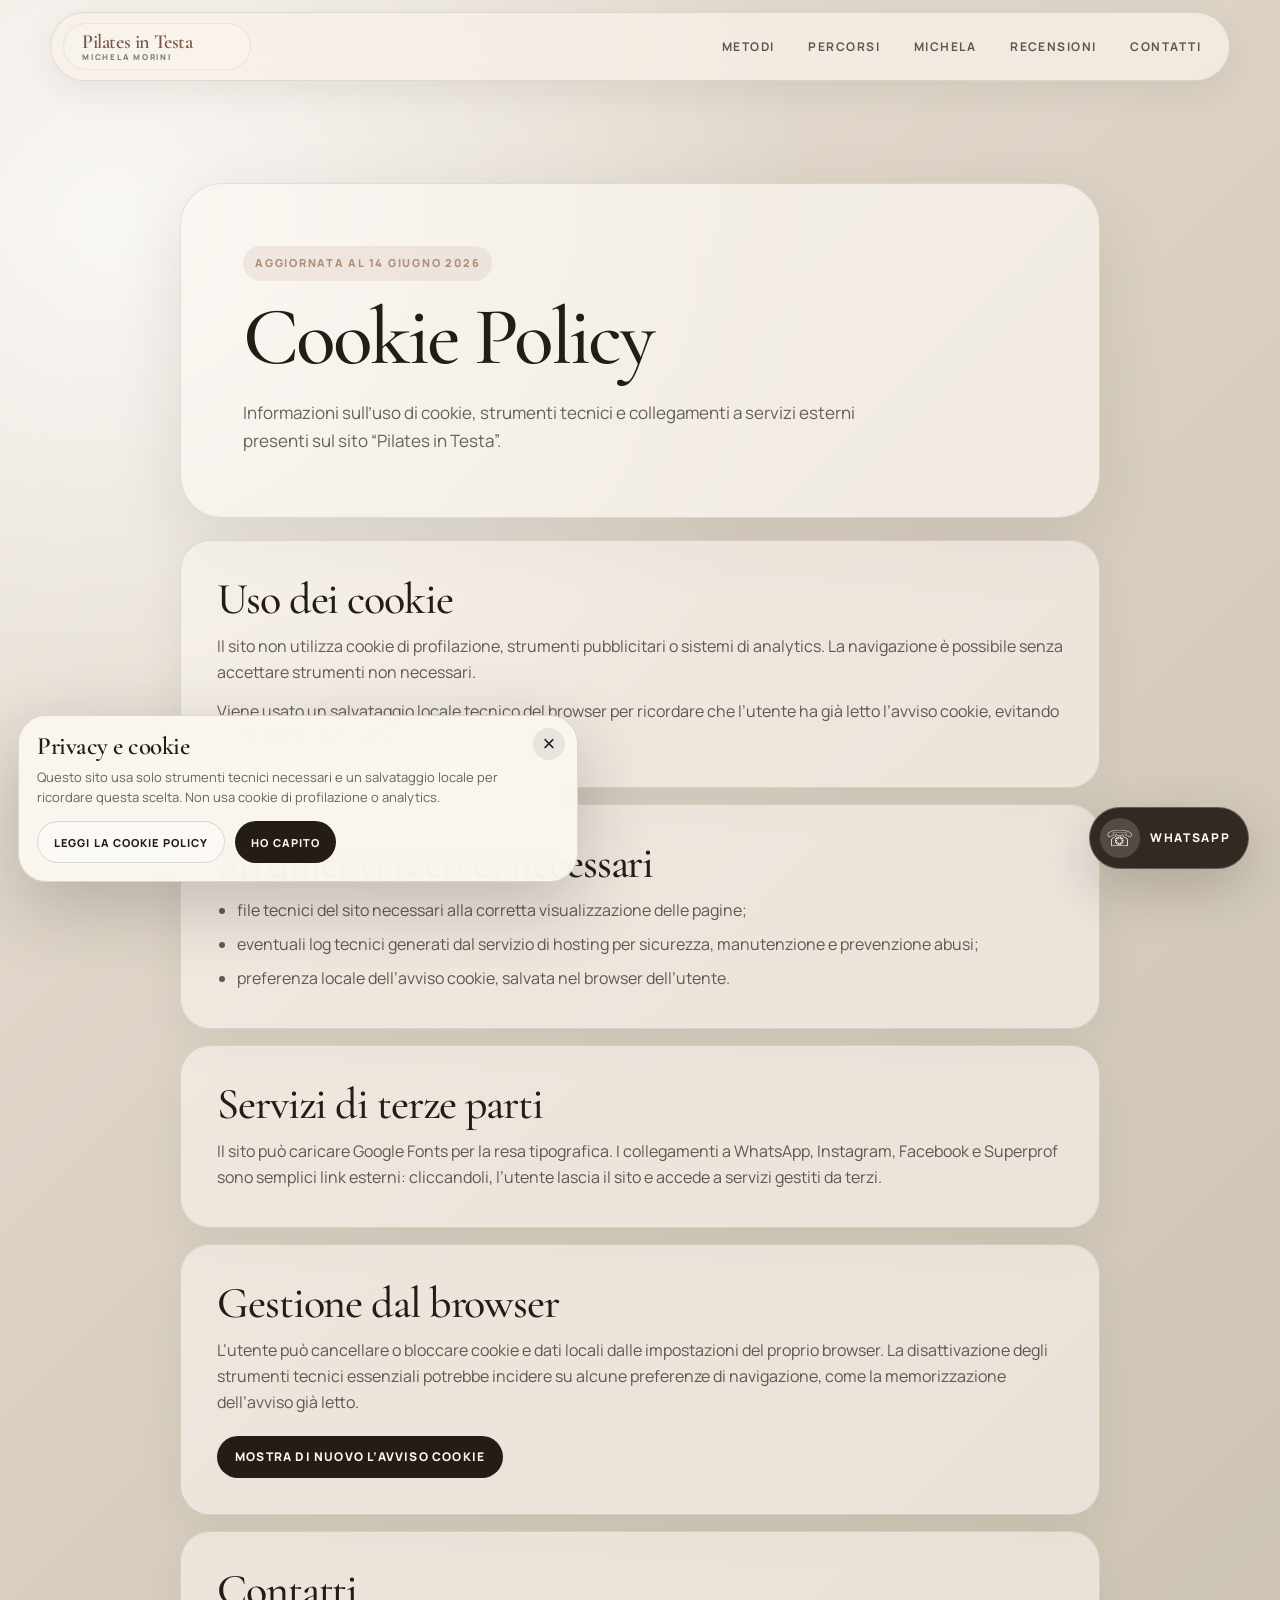
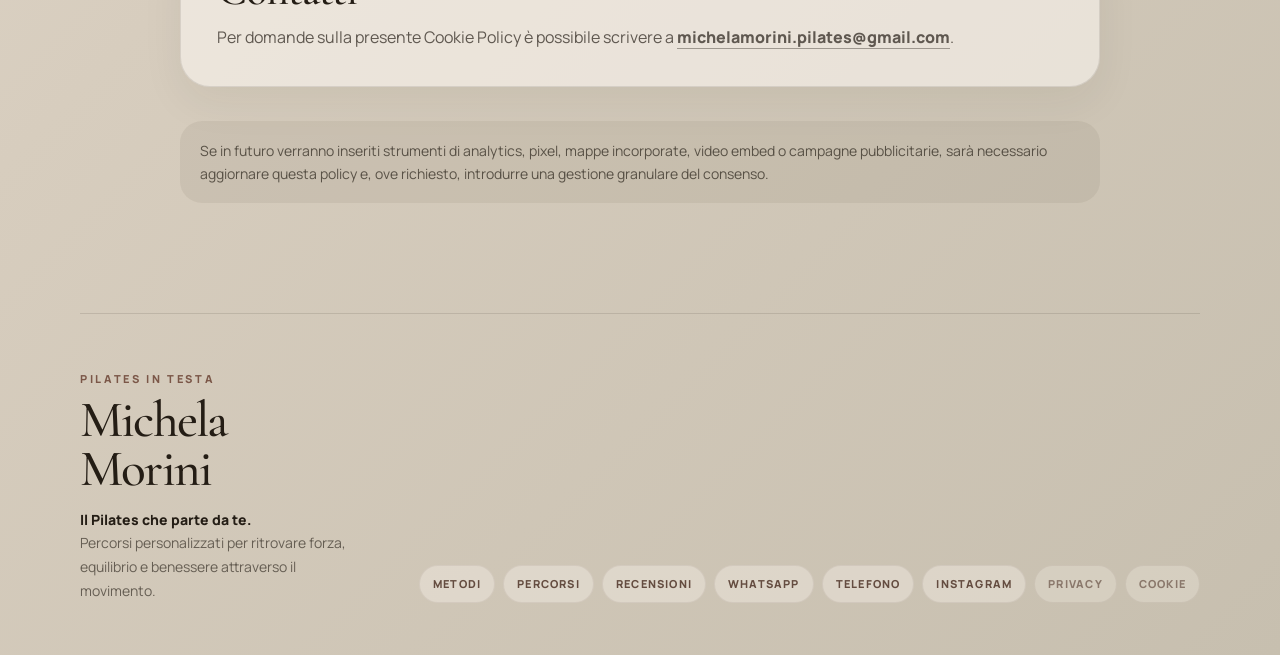
==== commit 0f266ced: "metodi e chi sono fix silvia" ====
--- a/cookie-policy.html
+++ b/cookie-policy.html
@@ -22,6 +22,7 @@
       <span></span><span></span><span></span>
     </button>
     <nav class="site-nav" id="site-nav" aria-label="Navigazione principale">
+      <a href="index.html#metodi">Metodi</a>
       <a href="index.html#percorsi">Percorsi</a>
       <a href="index.html#chisono">Michela</a>
       <a href="index.html#recensioni">Recensioni</a>
@@ -81,6 +82,7 @@
       <p><b>Il Pilates che parte da te.</b><br>Percorsi personalizzati per ritrovare forza, equilibrio e benessere attraverso il movimento.</p>
     </div>
     <div class="footer-links" aria-label="Collegamenti footer">
+      <a href="index.html#metodi">Metodi</a>
       <a href="index.html#percorsi">Percorsi</a>
       <a href="index.html#recensioni">Recensioni</a>
       <a href="https://wa.me/393384888652?text=Ciao%20Michela%2C%20vorrei%20informazioni%20sulle%20lezioni%20di%20Pilates" target="_blank" rel="noopener">WhatsApp</a>
--- a/assets/css/style.css
+++ b/assets/css/style.css
@@ -3841,4 +3841,3006 @@
   .footer-links a{
     flex: 0 0 auto;
   }
-}+}
+
+@media (max-width: 620px){
+  .hero{
+    position: relative;
+    padding-top: 34px;
+  }
+
+  .hero-copy{
+    position: relative;
+    z-index: 2;
+  }
+
+  .hero h1{
+    font-size: clamp(46px, 12.6vw, 51px) !important;
+    line-height: .96;
+    max-width: 92%;
+  }
+
+  .hero .lead{
+    margin-top: 20px;
+    font-size: 15.5px;
+    line-height: 1.68;
+    max-width: 96%;
+  }
+
+  .hero-meta-circles{
+    margin-top: 24px;
+  }
+
+  .hero-visual{
+    position: absolute;
+    top: 112px;
+    right: -44px;
+    width: 190px;
+    height: 250px;
+    min-height: 0 !important;
+    margin: 0;
+    z-index: 1;
+    opacity: .42;
+    pointer-events: none;
+  }
+
+  .hero-visual .logo-tile,
+  .hero-visual .profile-orbit{
+    display: none;
+  }
+
+  .hero-visual .studio-card{
+    position: absolute;
+    inset: 0;
+    width: 100%;
+    height: 100%;
+    border-radius: 999px;
+    box-shadow: none;
+  }
+
+  .hero-visual .studio-card img{
+    object-fit: cover;
+  }
+}
+
+@media (max-width: 620px){
+  .hero-visual{
+    right: -66px;
+    opacity: .30;
+    -webkit-mask-image: linear-gradient(
+      90deg,
+      transparent 0%,
+      rgba(0,0,0,.15) 24%,
+      #000 58%
+    );
+    mask-image: linear-gradient(
+      90deg,
+      transparent 0%,
+      rgba(0,0,0,.15) 24%,
+      #000 58%
+    );
+  }
+
+  .hero h1,
+  .hero .lead{
+    position: relative;
+    z-index: 3;
+  }
+}
+
+#chisono .about-lead{
+  font-size: clamp(22px, 2.15vw, 32px) !important;
+  line-height: 1.16 !important;
+  margin-bottom: 16px !important;
+  max-width: 640px !important;
+}
+
+#chisono .about-quote{
+  font-size: clamp(18px, 1.75vw, 25px) !important;
+  line-height: 1.24 !important;
+  padding: 15px 18px !important;
+  margin-top: 11px !important;
+  border-radius: 20px !important;
+}
+
+#chisono .about-pillars{
+  margin-top: 16px !important;
+  margin-bottom: 13px !important;
+}
+
+#chisono .about-disclosures{
+  margin-top: 12px !important;
+  gap: 8px !important;
+}
+
+@media (max-width: 620px){
+  #chisono .about-lead{
+    font-size: clamp(21px, 6.1vw, 27px) !important;
+    line-height: 1.18 !important;
+    margin-bottom: 14px !important;
+  }
+
+  #chisono .about-quote{
+    font-size: clamp(18px, 5.1vw, 22px) !important;
+    line-height: 1.26 !important;
+    padding: 14px 16px !important;
+  }
+
+  #chisono .about-pillars{
+    margin-top: 14px !important;
+    gap: 8px !important;
+  }
+}
+/* Minimal patch: citazione + recensioni più piccole ed eleganti */
+.quote-section{
+  padding: clamp(34px, 4.2vw, 52px) 0 !important;
+}
+
+.quote-inner{
+  max-width: 760px !important;
+  border-radius: 24px !important;
+  padding: clamp(24px, 3.4vw, 38px) clamp(22px, 5vw, 50px) !important;
+  box-shadow: 0 10px 28px rgba(36,29,21,.038) !important;
+}
+
+.quote-inner p{
+  max-width: 590px !important;
+  font-size: clamp(28px, 3.45vw, 45px) !important;
+  line-height: 1.02 !important;
+  letter-spacing: -.04em !important;
+  color: rgba(36,29,21,.80) !important;
+}
+
+.reviews{
+  padding-bottom: clamp(50px, 5vw, 66px) !important;
+}
+
+.reviews .center-heading{
+  margin-bottom: 30px !important;
+}
+
+.reviews .center-heading .eyebrow{
+  margin-bottom: 12px !important;
+  font-size: 10.5px !important;
+  letter-spacing: .24em !important;
+}
+
+.reviews .center-heading h2{
+  font-size: clamp(32px, 3.65vw, 50px) !important;
+  line-height: 1.02 !important;
+  letter-spacing: -.045em !important;
+  color: rgba(36,29,21,.88) !important;
+}
+
+.reviews-grid{
+  gap: 14px !important;
+}
+
+.review-card{
+  padding: 22px 23px !important;
+  border-radius: 22px !important;
+  background: rgba(251,247,241,.58) !important;
+}
+
+.review-card p{
+  font-size: clamp(20px, 1.75vw, 23px) !important;
+  line-height: 1.19 !important;
+  letter-spacing: -.018em !important;
+  color: rgba(36,29,21,.78) !important;
+}
+
+.review-card strong{
+  font-size: 11.5px !important;
+  letter-spacing: .18em !important;
+  color: rgba(123,87,72,.72) !important;
+}
+
+.reviews .text-link{
+  margin-top: 20px !important;
+  font-size: 14px !important;
+}
+
+@media (max-width: 620px){
+  .quote-section{
+    padding: 32px 0 !important;
+  }
+
+  .quote-inner{
+    border-radius: 22px !important;
+    padding: 22px 18px !important;
+  }
+
+  .quote-inner p{
+    font-size: clamp(27px, 7.7vw, 34px) !important;
+    line-height: 1.05 !important;
+  }
+
+  .reviews .center-heading{
+    margin-bottom: 24px !important;
+  }
+
+  .reviews .center-heading h2{
+    font-size: clamp(31px, 8.8vw, 40px) !important;
+  }
+
+  .review-card{
+    padding: 20px !important;
+  }
+
+  .review-card p{
+    font-size: 21px !important;
+  }
+}
+/* Minimal patch: footer link uniformi */
+.site-footer .footer-links a,
+.site-footer .footer-links a:visited{
+  color: rgba(83, 57, 44, .88) !important;
+  background: rgba(255, 250, 243, .34) !important;
+  border-color: rgba(83, 57, 44, .08) !important;
+  opacity: 1 !important;
+}
+
+.site-footer .footer-links a:hover{
+  color: rgba(83, 57, 44, 1) !important;
+  background: rgba(255, 250, 243, .48) !important;
+}
+
+/* Privacy e Cookie un filo più discreti */
+.site-footer .footer-links a[href*="privacy"],
+.site-footer .footer-links a[href*="cookie"]{
+  color: rgba(83, 57, 44, .58) !important;
+  background: rgba(255, 250, 243, .24) !important;
+}
+/* === Patch puntuale: Metodi selezionabili + pulizia contenuti richiesti === */
+#metodi,
+#metodi .method-panel{
+  scroll-margin-top: 112px;
+}
+
+.hero-meta-circles a{
+  min-height:58px;
+  display:inline-flex;
+  align-items:center;
+  justify-content:center;
+  text-align:center;
+  border-radius:999px;
+  padding:11px 17px;
+  background:rgba(251,247,241,.58);
+  border:1px solid rgba(123,87,72,.18);
+  color:rgba(36,29,21,.76);
+  box-shadow:0 12px 34px rgba(36,29,21,.055);
+  font-size:12px;
+  font-weight:800;
+  letter-spacing:.08em;
+  text-transform:uppercase;
+  transition:transform .2s ease, background .2s ease, border-color .2s ease, color .2s ease;
+}
+
+.hero-meta-circles a:hover,
+.hero-meta-circles a:focus-visible{
+  transform:translateY(-2px);
+  background:rgba(251,247,241,.86);
+  border-color:rgba(123,87,72,.34);
+  color:var(--brand-brown-dark);
+  outline:none;
+}
+
+.hero-meta-circles a:nth-child(3),
+.hero-meta-circles a:nth-child(4){
+  padding-inline:19px;
+}
+
+.methods-section{
+  padding:clamp(76px,8vw,118px) 0 10px;
+}
+
+.methods-heading{
+  max-width:900px;
+  margin:0 auto 34px;
+  text-align:center;
+}
+
+.methods-heading h2{
+  margin:0;
+  font-family:var(--serif);
+  font-size:clamp(40px,5.2vw,74px);
+  font-weight:500;
+  line-height:.96;
+  letter-spacing:-.04em;
+  color:var(--ink);
+}
+
+.methods-heading p:not(.eyebrow){
+  max-width:660px;
+  margin:18px auto 0;
+  color:rgba(36,29,21,.64);
+  font-size:16px;
+  line-height:1.74;
+}
+
+.methods-layout{
+  display:grid;
+  grid-template-columns:minmax(240px,310px) minmax(0,1fr);
+  gap:clamp(16px,3vw,28px);
+  padding:clamp(18px,2.6vw,28px);
+  border-radius:42px;
+  border:1px solid rgba(36,29,21,.10);
+  background:
+    radial-gradient(circle at 0% 0%,rgba(255,255,255,.68),transparent 46%),
+    linear-gradient(135deg,rgba(251,247,241,.72),rgba(230,221,209,.42));
+  box-shadow:0 24px 68px rgba(36,29,21,.075);
+}
+
+.methods-tabs{
+  display:grid;
+  align-content:start;
+  gap:9px;
+}
+
+.method-tab{
+  width:100%;
+  min-height:54px;
+  padding:13px 16px;
+  border-radius:18px;
+  border:1px solid rgba(123,87,72,.14);
+  background:rgba(251,247,241,.48);
+  color:rgba(36,29,21,.68);
+  font-family:var(--sans);
+  font-size:12px;
+  font-weight:850;
+  letter-spacing:.12em;
+  line-height:1.25;
+  text-align:left;
+  text-transform:uppercase;
+  cursor:pointer;
+  transition:background .2s ease, color .2s ease, border-color .2s ease, transform .2s ease;
+}
+
+.method-tab:hover,
+.method-tab:focus-visible{
+  background:rgba(251,247,241,.78);
+  color:var(--brand-brown-dark);
+  outline:none;
+}
+
+.method-tab.is-active{
+  background:var(--ink);
+  border-color:transparent;
+  color:var(--paper);
+  box-shadow:0 16px 38px rgba(36,29,21,.14);
+}
+
+.method-panel{
+  display:none;
+  min-height:430px;
+  grid-template-columns:minmax(0,1.02fr) minmax(280px,.78fr);
+  gap:clamp(18px,3.2vw,36px);
+  align-items:stretch;
+}
+
+.method-panel.is-active{
+  display:grid;
+}
+
+.method-copy{
+  padding:clamp(26px,4vw,48px);
+  border-radius:32px;
+  background:rgba(251,247,241,.54);
+  border:1px solid rgba(36,29,21,.08);
+}
+
+.method-kicker{
+  margin:0 0 12px;
+  color:var(--brand-brown);
+  font-size:11px;
+  font-weight:850;
+  letter-spacing:.22em;
+  line-height:1;
+  text-transform:uppercase;
+}
+
+.method-copy h3{
+  margin:0;
+  font-family:var(--serif);
+  font-size:clamp(42px,5vw,72px);
+  font-weight:500;
+  line-height:.94;
+  letter-spacing:-.04em;
+  color:var(--ink);
+}
+
+.method-copy p:not(.method-kicker){
+  max-width:650px;
+  margin:22px 0 0;
+  color:rgba(36,29,21,.67);
+  font-size:16px;
+  line-height:1.78;
+}
+
+.method-copy ul{
+  display:grid;
+  gap:9px;
+  margin:24px 0 0;
+  padding:0;
+  list-style:none;
+}
+
+.method-copy li{
+  position:relative;
+  padding-left:20px;
+  color:rgba(36,29,21,.70);
+  font-size:14.5px;
+  line-height:1.5;
+}
+
+.method-copy li::before{
+  content:"";
+  position:absolute;
+  left:0;
+  top:.72em;
+  width:7px;
+  height:7px;
+  border-radius:50%;
+  background:rgba(123,87,72,.70);
+}
+
+.method-visual{
+  position:relative;
+  margin:0;
+  overflow:hidden;
+  border-radius:34px;
+  background:var(--taupe);
+  box-shadow:0 22px 58px rgba(36,29,21,.13);
+}
+
+.method-visual::after{
+  content:"";
+  position:absolute;
+  inset:0;
+  background:linear-gradient(180deg,rgba(36,29,21,.02),rgba(36,29,21,.18));
+  pointer-events:none;
+}
+
+.method-visual img{
+  width:100%;
+  height:100%;
+  min-height:430px;
+  object-fit:cover;
+  filter:saturate(.92) contrast(1.02) sepia(.06);
+}
+
+#percorsi .center-heading{
+  max-width:940px;
+}
+
+#percorsi .center-heading h2{
+  font-size:clamp(36px,4.7vw,66px);
+}
+
+#percorsi .path-insight{
+  max-width:720px;
+  margin-top:-6px;
+  padding:clamp(20px,2.6vw,28px) clamp(22px,3.4vw,36px);
+}
+
+#percorsi .path-insight p{
+  margin:0 auto;
+  max-width:620px;
+  font-size:16px;
+  line-height:1.72;
+}
+
+#percorsi .service-card h3,
+#percorsi .service-card-online h3,
+.cards-grid-priority .service-card h3,
+.cards-grid-priority .service-card-online h3{
+  margin-top:0 !important;
+}
+
+#chisono .about-pillars strong{
+  margin-top:0 !important;
+}
+
+#chisono .training-static{
+  cursor:default;
+}
+
+#chisono .training-static:hover{
+  background:rgba(251,247,241,.52) !important;
+  box-shadow:none !important;
+}
+
+#chisono .training-static-title{
+  min-height:58px;
+  padding:0 19px;
+  display:flex;
+  align-items:center;
+  justify-content:flex-start;
+  font-family:var(--serif);
+  font-size:clamp(23px,2.25vw,31px);
+  line-height:1;
+  font-weight:500;
+  letter-spacing:-.024em;
+  color:var(--ink);
+}
+
+#chisono .training-static .about-detail-body{
+  border-top:1px solid rgba(36,29,21,.08);
+}
+
+.studio-movement{
+  padding-bottom:clamp(64px,7vw,96px);
+}
+
+.studio-movement .gallery-head{
+  grid-template-columns:1fr;
+  max-width:920px;
+  align-items:start;
+}
+
+#studio-movement-title{
+  max-width:860px;
+}
+
+.site-footer .footer-links{
+  flex-wrap:wrap !important;
+  white-space:normal !important;
+}
+
+@media (max-width:980px){
+  .methods-layout{
+    grid-template-columns:1fr;
+    border-radius:34px;
+  }
+
+  .methods-tabs{
+    grid-template-columns:repeat(2,minmax(0,1fr));
+  }
+
+  .method-panel{
+    grid-template-columns:1fr;
+  }
+
+  .method-visual img{
+    height:420px;
+    min-height:0;
+  }
+}
+
+@media (max-width:720px){
+  .methods-section{
+    padding-top:64px;
+  }
+
+  .methods-heading{
+    text-align:left;
+  }
+
+  .methods-heading h2{
+    font-size:42px;
+  }
+
+  .methods-layout{
+    padding:14px;
+    border-radius:28px;
+  }
+
+  .methods-tabs{
+    grid-template-columns:1fr;
+    gap:8px;
+  }
+
+  .method-tab{
+    min-height:48px;
+    border-radius:16px;
+  }
+
+  .method-copy{
+    padding:24px 20px;
+    border-radius:24px;
+  }
+
+  .method-copy h3{
+    font-size:40px;
+  }
+
+  .method-visual{
+    border-radius:24px;
+  }
+
+  .method-visual img{
+    height:330px;
+  }
+
+  .hero-meta-circles a{
+    min-height:48px;
+    justify-content:flex-start;
+    text-align:left;
+    border-radius:18px;
+  }
+
+  #percorsi .center-heading h2{
+    font-size:clamp(32px,8.4vw,40px);
+  }
+
+  .studio-movement .gallery-head{
+    width:var(--container);
+  }
+}
+
+/* === Micro-fix: copy metodi, blocchi Chi sono più editoriali, più respiro recensioni === */
+#metodi .methods-heading h2{
+  max-width: 820px !important;
+  margin-inline: auto !important;
+}
+
+#metodi .methods-heading p:not(.eyebrow){
+  max-width: 690px !important;
+}
+
+/* Chi sono: gli approfondimenti diventano righe editoriali, non card/bottoni. */
+#chisono .about-disclosures{
+  gap: 0 !important;
+  margin-top: 18px !important;
+  border-top: 1px solid rgba(36,29,21,.105) !important;
+}
+
+#chisono .about-detail{
+  border: 0 !important;
+  border-bottom: 1px solid rgba(36,29,21,.105) !important;
+  border-radius: 0 !important;
+  background: transparent !important;
+  box-shadow: none !important;
+  overflow: visible !important;
+}
+
+#chisono .about-detail summary{
+  min-height: auto !important;
+  padding: 18px 0 !important;
+  background: transparent !important;
+  font-size: clamp(22px, 2.05vw, 30px) !important;
+  letter-spacing: -.025em !important;
+}
+
+#chisono .about-detail summary i{
+  width: 24px !important;
+  height: 24px !important;
+  flex-basis: 24px !important;
+  border: 0 !important;
+  background: transparent !important;
+  opacity: .72 !important;
+}
+
+#chisono .about-detail summary i::before,
+#chisono .about-detail summary i::after{
+  width: 13px !important;
+  height: 1.5px !important;
+  background: rgba(83,57,44,.74) !important;
+}
+
+#chisono .about-detail-body{
+  padding: 0 0 20px !important;
+  border-top: 0 !important;
+}
+
+#chisono .about-detail-body p{
+  max-width: 760px !important;
+}
+
+#chisono .training-static{
+  padding: 20px 0 0 !important;
+  cursor: default !important;
+}
+
+#chisono .training-static:hover{
+  background: transparent !important;
+  box-shadow: none !important;
+  transform: none !important;
+}
+
+#chisono .training-static-title{
+  min-height: auto !important;
+  padding: 0 0 14px !important;
+  display: block !important;
+  font-family: var(--serif) !important;
+  font-size: clamp(22px, 2.05vw, 30px) !important;
+  line-height: 1.02 !important;
+  letter-spacing: -.025em !important;
+  color: var(--ink) !important;
+}
+
+#chisono .training-static .about-detail-body{
+  padding-bottom: 22px !important;
+}
+
+#chisono .training-tags{
+  display: grid !important;
+  grid-template-columns: repeat(2, minmax(0, 1fr)) !important;
+  gap: 9px 20px !important;
+  padding: 0 !important;
+}
+
+#chisono .training-tags li{
+  position: relative !important;
+  padding: 0 0 0 17px !important;
+  border: 0 !important;
+  border-radius: 0 !important;
+  background: transparent !important;
+  font-size: 13px !important;
+  line-height: 1.48 !important;
+  letter-spacing: 0 !important;
+  color: rgba(36,29,21,.66) !important;
+}
+
+#chisono .training-tags li::before{
+  content: "";
+  position: absolute;
+  left: 0;
+  top: .68em;
+  width: 5px;
+  height: 5px;
+  border-radius: 50%;
+  background: rgba(123,87,72,.52);
+}
+
+.gallery-section.studio-movement{
+  padding-bottom: clamp(40px, 5.4vw, 70px) !important;
+}
+
+.reviews{
+  padding-top: clamp(34px, 4.8vw, 64px) !important;
+}
+
+@media (max-width: 720px){
+  #chisono .about-detail summary{
+    padding: 16px 0 !important;
+    font-size: clamp(21px, 6vw, 27px) !important;
+  }
+
+  #chisono .training-static-title{
+    font-size: clamp(21px, 6vw, 27px) !important;
+  }
+
+  #chisono .training-tags{
+    grid-template-columns: 1fr !important;
+  }
+
+  .gallery-section.studio-movement{
+    padding-bottom: 38px !important;
+  }
+
+  .reviews{
+    padding-top: 34px !important;
+  }
+}
+
+@media (hover:hover){
+  #chisono .about-detail:hover{
+    background: transparent !important;
+    box-shadow: none !important;
+  }
+}
+
+/* =========================================================
+   Patch puntuale richiesta: Metodi stabili + Chi sono compatta
+   Scope: solo #metodi e #chisono.
+   ========================================================= */
+#metodi .methods-layout{
+  align-items: stretch !important;
+}
+
+#metodi .methods-panels{
+  position: relative !important;
+  min-height: 500px !important;
+  height: auto !important;
+}
+
+#metodi .method-panel{
+  position: absolute !important;
+  inset: 0 !important;
+  width: 100% !important;
+  height: 100% !important;
+  min-height: 0 !important;
+  grid-template-columns: minmax(0, .98fr) minmax(270px, .82fr) !important;
+  gap: clamp(18px, 3vw, 34px) !important;
+  align-items: stretch !important;
+  opacity: 0;
+  visibility: hidden;
+  pointer-events: none;
+}
+
+#metodi .method-panel.is-active{
+  display: grid !important;
+  opacity: 1;
+  visibility: visible;
+  pointer-events: auto;
+}
+
+#metodi .method-copy{
+  height: 100% !important;
+  min-height: 0 !important;
+  display: flex !important;
+  flex-direction: column !important;
+  justify-content: center !important;
+  padding: clamp(26px, 3.7vw, 44px) !important;
+  overflow: hidden !important;
+}
+
+#metodi .method-copy h3{
+  font-size: clamp(42px, 4.6vw, 66px) !important;
+  line-height: .94 !important;
+}
+
+#metodi .method-panel[data-method-panel="pavimento-pelvico"] .method-copy h3,
+#metodi .method-panel[data-method-panel="suspension"] .method-copy h3{
+  font-size: clamp(34px, 3.65vw, 54px) !important;
+  line-height: .96 !important;
+}
+
+#metodi .method-copy p:not(.method-kicker){
+  margin-top: 18px !important;
+  font-size: 15.5px !important;
+  line-height: 1.68 !important;
+}
+
+#metodi .method-copy ul{
+  margin-top: 20px !important;
+  gap: 7px !important;
+}
+
+#metodi .method-copy li{
+  font-size: 14px !important;
+  line-height: 1.44 !important;
+}
+
+#metodi .method-visual{
+  height: 100% !important;
+  min-height: 0 !important;
+}
+
+#metodi .method-visual img{
+  height: 100% !important;
+  min-height: 0 !important;
+}
+
+#chisono.about-compact{
+  align-items: stretch !important;
+  grid-template-columns: minmax(300px, .76fr) minmax(0, 1.24fr) !important;
+  padding-top: clamp(42px, 5vw, 64px) !important;
+  padding-bottom: clamp(58px, 6.5vw, 82px) !important;
+}
+
+#chisono .about-media-sticky{
+  position: relative !important;
+  top: auto !important;
+  height: clamp(540px, 70vh, 650px) !important;
+  min-height: 0 !important;
+  border-radius: 36px !important;
+}
+
+#chisono .about-media-sticky img{
+  height: 100% !important;
+  min-height: 0 !important;
+  object-position: center top !important;
+}
+
+#chisono .about-copy-card{
+  height: clamp(540px, 70vh, 650px) !important;
+  min-height: 0 !important;
+  padding: clamp(24px, 3.2vw, 36px) !important;
+  display: flex !important;
+  flex-direction: column !important;
+  overflow: hidden !important;
+  border-radius: 36px !important;
+  background: rgba(251,247,241,.38) !important;
+  box-shadow: 0 16px 44px rgba(36,29,21,.055) !important;
+}
+
+#chisono .about-copy-card .eyebrow{
+  margin-bottom: 10px !important;
+}
+
+#chisono .about-copy-card h2{
+  margin-bottom: 12px !important;
+  font-size: clamp(38px, 4vw, 56px) !important;
+  line-height: .98 !important;
+}
+
+#chisono .about-lead{
+  margin-bottom: 16px !important;
+  max-width: 680px !important;
+  font-size: clamp(23px, 2.35vw, 34px) !important;
+  line-height: 1.08 !important;
+}
+
+#chisono .about-pillars{
+  grid-template-columns: repeat(3, minmax(0, 1fr)) !important;
+  gap: 9px !important;
+  margin: 0 0 14px !important;
+}
+
+#chisono .about-pillars article{
+  min-height: 0 !important;
+  padding: 14px !important;
+  border-radius: 20px !important;
+  background: rgba(251,247,241,.48) !important;
+  box-shadow: 0 8px 22px rgba(36,29,21,.03) !important;
+}
+
+#chisono .about-pillars strong{
+  font-size: clamp(24px, 2vw, 30px) !important;
+  line-height: .98 !important;
+}
+
+#chisono .about-pillars p{
+  margin-top: 8px !important;
+  font-size: 12.5px !important;
+  line-height: 1.42 !important;
+}
+
+#chisono .about-disclosures{
+  flex: 1 1 auto !important;
+  min-height: 0 !important;
+  margin-top: 2px !important;
+  overflow: hidden !important;
+  border-top: 1px solid rgba(36,29,21,.105) !important;
+}
+
+#chisono .about-copy-card.about-has-open-detail .about-disclosures{
+  overflow: auto !important;
+  overscroll-behavior: contain;
+  scrollbar-width: thin;
+}
+
+#chisono .about-copy-card:has(.about-detail[open]) .about-disclosures{
+  overflow: auto !important;
+  overscroll-behavior: contain;
+  scrollbar-width: thin;
+}
+
+#chisono .about-detail{
+  border: 0 !important;
+  border-bottom: 1px solid rgba(36,29,21,.105) !important;
+  border-radius: 0 !important;
+  background: transparent !important;
+  box-shadow: none !important;
+  overflow: visible !important;
+}
+
+#chisono .about-detail summary{
+  min-height: 0 !important;
+  padding: 13px 0 !important;
+  font-size: clamp(22px, 2vw, 28px) !important;
+  line-height: 1.02 !important;
+}
+
+#chisono .about-detail summary i{
+  width: 24px !important;
+  height: 24px !important;
+  flex-basis: 24px !important;
+  border: 0 !important;
+  background: transparent !important;
+}
+
+#chisono .about-detail-body{
+  padding: 0 0 16px !important;
+  border-top: 0 !important;
+}
+
+#chisono .about-detail-body p{
+  margin-top: 10px !important;
+  font-size: 13.6px !important;
+  line-height: 1.56 !important;
+}
+
+#chisono .about-detail[open] .about-detail-body{
+  max-height: 230px !important;
+  overflow: auto !important;
+  overscroll-behavior: contain;
+  scrollbar-width: thin;
+}
+
+#chisono .training-tags{
+  display: grid !important;
+  grid-template-columns: repeat(2, minmax(0, 1fr)) !important;
+  gap: 8px 18px !important;
+  padding: 2px 0 0 !important;
+}
+
+#chisono .training-tags li{
+  padding-left: 16px !important;
+  font-size: 12.5px !important;
+  line-height: 1.42 !important;
+}
+
+#chisono .about-quote{
+  flex: 0 0 auto !important;
+  margin-top: 12px !important;
+  padding: 15px 17px !important;
+  border-radius: 20px !important;
+  font-size: clamp(19px, 1.8vw, 25px) !important;
+  line-height: 1.12 !important;
+}
+
+#chisono .about-copy-card.about-has-open-detail .about-quote,
+#chisono .about-copy-card:has(.about-detail[open]) .about-quote{
+  display: none !important;
+}
+
+@media (max-width: 980px){
+  #metodi .methods-panels{
+    min-height: 760px !important;
+  }
+
+  #metodi .method-panel{
+    grid-template-columns: 1fr !important;
+    grid-template-rows: auto minmax(260px, 1fr) !important;
+  }
+
+  #metodi .method-copy{
+    height: auto !important;
+    justify-content: flex-start !important;
+  }
+
+  #chisono.about-compact{
+    grid-template-columns: 1fr !important;
+  }
+
+  #chisono .about-media-sticky{
+    height: 520px !important;
+  }
+
+  #chisono .about-copy-card{
+    height: auto !important;
+    overflow: visible !important;
+  }
+
+  #chisono .about-copy-card.about-has-open-detail .about-disclosures,
+  #chisono .about-copy-card:has(.about-detail[open]) .about-disclosures{
+    overflow: visible !important;
+  }
+
+  #chisono .about-copy-card.about-has-open-detail .about-quote,
+  #chisono .about-copy-card:has(.about-detail[open]) .about-quote{
+    display: block !important;
+  }
+}
+
+@media (max-width: 720px){
+  #metodi .methods-panels{
+    min-height: 620px !important;
+  }
+
+  #metodi .method-panel{
+    grid-template-rows: auto 220px !important;
+    gap: 14px !important;
+  }
+
+  #metodi .method-copy{
+    padding: 21px 18px !important;
+  }
+
+  #metodi .method-copy h3,
+  #metodi .method-panel[data-method-panel="pavimento-pelvico"] .method-copy h3,
+  #metodi .method-panel[data-method-panel="suspension"] .method-copy h3{
+    font-size: 34px !important;
+    line-height: .98 !important;
+  }
+
+  #metodi .method-copy p:not(.method-kicker){
+    margin-top: 14px !important;
+    font-size: 14px !important;
+    line-height: 1.55 !important;
+  }
+
+  #metodi .method-copy ul{
+    margin-top: 15px !important;
+    gap: 6px !important;
+  }
+
+  #metodi .method-copy li{
+    font-size: 13px !important;
+    line-height: 1.38 !important;
+  }
+
+  #chisono .about-media-sticky{
+    height: 440px !important;
+  }
+
+  #chisono .about-copy-card{
+    padding: 0 !important;
+    border: 0 !important;
+    background: transparent !important;
+    box-shadow: none !important;
+  }
+
+  #chisono .about-lead{
+    font-size: clamp(24px, 7vw, 31px) !important;
+  }
+
+  #chisono .about-pillars{
+    grid-template-columns: 1fr !important;
+  }
+
+  #chisono .about-pillars article{
+    padding: 15px 16px !important;
+  }
+
+  #chisono .about-detail summary{
+    padding: 15px 0 !important;
+    font-size: 24px !important;
+  }
+
+  #chisono .about-detail[open] .about-detail-body{
+    max-height: none !important;
+    overflow: visible !important;
+  }
+
+  #chisono .training-tags{
+    grid-template-columns: 1fr !important;
+  }
+}
+
+/* PATCH CHI SONO - layout compatto con pannello unico espandibile */
+#chisono.about-compact{
+  align-items: stretch !important;
+  grid-template-columns: minmax(300px, .76fr) minmax(0, 1.24fr) !important;
+  gap: clamp(30px, 5vw, 64px) !important;
+  padding-top: clamp(42px, 5vw, 64px) !important;
+  padding-bottom: clamp(58px, 6.5vw, 82px) !important;
+}
+
+#chisono .about-media-sticky{
+  position: relative !important;
+  top: auto !important;
+  height: clamp(560px, 70vh, 650px) !important;
+  min-height: 0 !important;
+  border-radius: 36px !important;
+}
+
+#chisono .about-media-sticky img{
+  height: 100% !important;
+  min-height: 0 !important;
+  object-fit: cover !important;
+  object-position: center top !important;
+}
+
+#chisono .about-copy-card{
+  height: clamp(560px, 70vh, 650px) !important;
+  min-height: 0 !important;
+  padding: clamp(23px, 3vw, 34px) !important;
+  display: flex !important;
+  flex-direction: column !important;
+  overflow: hidden !important;
+  border-radius: 36px !important;
+  background: rgba(251,247,241,.42) !important;
+  border: 1px solid rgba(36,29,21,.08) !important;
+  box-shadow: 0 16px 44px rgba(36,29,21,.055) !important;
+}
+
+#chisono .about-copy-card .eyebrow{
+  margin: 0 0 8px !important;
+}
+
+#chisono .about-copy-card h2{
+  margin: 0 0 10px !important;
+  font-size: clamp(38px, 4vw, 56px) !important;
+  line-height: .98 !important;
+}
+
+#chisono .about-lead{
+  margin: 0 0 16px !important;
+  max-width: 690px !important;
+  font-size: clamp(22px, 2.18vw, 31px) !important;
+  line-height: 1.09 !important;
+}
+
+#chisono .about-choice-grid{
+  display: grid !important;
+  grid-template-columns: repeat(3, minmax(0, 1fr)) !important;
+  gap: 10px !important;
+  margin: 0 0 10px !important;
+}
+
+#chisono .about-choice-card,
+#chisono .about-action-card{
+  appearance: none !important;
+  -webkit-appearance: none !important;
+  width: 100% !important;
+  margin: 0 !important;
+  border: 1px solid rgba(36,29,21,.105) !important;
+  background: rgba(251,247,241,.54) !important;
+  color: var(--ink) !important;
+  text-align: left !important;
+  cursor: pointer !important;
+  font: inherit !important;
+  transition: transform .18s ease, background .18s ease, border-color .18s ease, box-shadow .18s ease !important;
+}
+
+#chisono .about-choice-card{
+  min-height: 116px !important;
+  padding: 14px 14px 15px !important;
+  border-radius: 21px !important;
+  position: relative !important;
+}
+
+#chisono .about-choice-card::after,
+#chisono .about-action-card::after{
+  content: "+" !important;
+  position: absolute !important;
+  right: 14px !important;
+  top: 13px !important;
+  font-family: var(--serif) !important;
+  font-size: 24px !important;
+  line-height: 1 !important;
+  color: rgba(36,29,21,.50) !important;
+}
+
+#chisono .about-choice-card.is-active::after,
+#chisono .about-action-card.is-active::after{
+  content: "−" !important;
+}
+
+#chisono .about-choice-card strong{
+  display: block !important;
+  padding-right: 22px !important;
+  font-family: var(--serif) !important;
+  font-size: clamp(24px, 2vw, 30px) !important;
+  font-weight: 500 !important;
+  line-height: .98 !important;
+  letter-spacing: -.02em !important;
+}
+
+#chisono .about-choice-card span{
+  display: block !important;
+  margin-top: 8px !important;
+  font-size: 12.5px !important;
+  line-height: 1.38 !important;
+  color: rgba(36,29,21,.66) !important;
+}
+
+#chisono .about-choice-card:hover,
+#chisono .about-action-card:hover,
+#chisono .about-choice-card.is-active,
+#chisono .about-action-card.is-active{
+  background: rgba(255,255,255,.56) !important;
+  border-color: rgba(36,29,21,.18) !important;
+  box-shadow: 0 10px 28px rgba(36,29,21,.055) !important;
+}
+
+#chisono .about-action-grid{
+  display: grid !important;
+  grid-template-columns: repeat(2, minmax(0, 1fr)) !important;
+  gap: 10px !important;
+  margin: 0 0 10px !important;
+}
+
+#chisono .about-action-card{
+  min-height: 64px !important;
+  padding: 12px 42px 12px 15px !important;
+  border-radius: 18px !important;
+  position: relative !important;
+}
+
+#chisono .about-action-card span{
+  display: block !important;
+  font-family: var(--serif) !important;
+  font-size: clamp(20px, 1.75vw, 25px) !important;
+  font-weight: 500 !important;
+  line-height: 1.02 !important;
+  letter-spacing: -.02em !important;
+}
+
+#chisono .about-action-card small{
+  display: block !important;
+  margin-top: 4px !important;
+  font-size: 10px !important;
+  line-height: 1.1 !important;
+  letter-spacing: .16em !important;
+  text-transform: uppercase !important;
+  color: rgba(36,29,21,.52) !important;
+}
+
+#chisono .about-focus-panel{
+  flex: 1 1 auto !important;
+  min-height: 132px !important;
+  max-height: 178px !important;
+  padding: 17px 18px !important;
+  border-radius: 22px !important;
+  background: rgba(36,29,21,.055) !important;
+  border: 1px solid rgba(36,29,21,.08) !important;
+  overflow: hidden !important;
+}
+
+#chisono .about-focus-panel:focus{
+  outline: none !important;
+}
+
+#chisono .about-focus-kicker{
+  margin: 0 0 5px !important;
+  font-size: 10px !important;
+  line-height: 1 !important;
+  font-weight: 800 !important;
+  letter-spacing: .2em !important;
+  text-transform: uppercase !important;
+  color: var(--clay) !important;
+}
+
+#chisono .about-focus-panel h3{
+  margin: 0 0 7px !important;
+  font-family: var(--serif) !important;
+  font-size: clamp(25px, 2.2vw, 34px) !important;
+  font-weight: 500 !important;
+  line-height: 1 !important;
+  letter-spacing: -.025em !important;
+  color: var(--ink) !important;
+}
+
+#chisono .about-focus-text p{
+  margin: 0 !important;
+  font-size: 13.6px !important;
+  line-height: 1.5 !important;
+  color: rgba(36,29,21,.70) !important;
+}
+
+#chisono .about-focus-text p + p{
+  margin-top: 7px !important;
+}
+
+#chisono .training-tags-compact{
+  display: grid !important;
+  grid-template-columns: repeat(2, minmax(0, 1fr)) !important;
+  gap: 7px 12px !important;
+  margin: 0 !important;
+  padding: 0 !important;
+  list-style: none !important;
+}
+
+#chisono .training-tags-compact li{
+  position: relative !important;
+  padding-left: 13px !important;
+  font-size: 12.2px !important;
+  line-height: 1.28 !important;
+  color: rgba(36,29,21,.68) !important;
+}
+
+#chisono .training-tags-compact li::before{
+  content: "" !important;
+  position: absolute !important;
+  left: 0 !important;
+  top: .58em !important;
+  width: 5px !important;
+  height: 5px !important;
+  border-radius: 999px !important;
+  background: rgba(174,142,123,.75) !important;
+}
+
+#chisono .about-micro-quote{
+  flex: 0 0 auto !important;
+  margin: 10px 0 0 !important;
+  padding: 0 !important;
+  font-family: var(--serif) !important;
+  font-size: clamp(18px, 1.55vw, 23px) !important;
+  line-height: 1.06 !important;
+  letter-spacing: -.02em !important;
+  color: rgba(36,29,21,.76) !important;
+}
+
+#chisono .about-topic-contents{
+  display: none !important;
+}
+
+@media (max-width: 980px){
+  #chisono.about-compact{
+    grid-template-columns: 1fr !important;
+    gap: 22px !important;
+  }
+
+  #chisono .about-media-sticky{
+    height: 500px !important;
+  }
+
+  #chisono .about-copy-card{
+    height: auto !important;
+    min-height: 0 !important;
+    overflow: visible !important;
+  }
+
+  #chisono .about-focus-panel{
+    max-height: none !important;
+    min-height: 130px !important;
+  }
+}
+
+@media (max-width: 720px){
+  #chisono.about-compact{
+    padding-top: 44px !important;
+    padding-bottom: 62px !important;
+  }
+
+  #chisono .about-media-sticky{
+    height: 430px !important;
+    border-radius: 30px !important;
+  }
+
+  #chisono .about-copy-card{
+    padding: 22px !important;
+    border-radius: 30px !important;
+    background: rgba(251,247,241,.38) !important;
+    border: 1px solid rgba(36,29,21,.08) !important;
+    box-shadow: 0 14px 36px rgba(36,29,21,.045) !important;
+  }
+
+  #chisono .about-copy-card h2{
+    font-size: 42px !important;
+  }
+
+  #chisono .about-lead{
+    font-size: 23px !important;
+    line-height: 1.12 !important;
+  }
+
+  #chisono .about-choice-grid{
+    grid-template-columns: 1fr !important;
+    gap: 8px !important;
+  }
+
+  #chisono .about-choice-card{
+    min-height: 0 !important;
+    padding: 15px 44px 15px 16px !important;
+    border-radius: 20px !important;
+  }
+
+  #chisono .about-choice-card span{
+    font-size: 13px !important;
+  }
+
+  #chisono .about-action-grid{
+    grid-template-columns: 1fr !important;
+    gap: 8px !important;
+  }
+
+  #chisono .about-action-card{
+    min-height: 58px !important;
+    padding: 12px 44px 12px 16px !important;
+  }
+
+  #chisono .about-focus-panel{
+    padding: 16px !important;
+    border-radius: 20px !important;
+  }
+
+  #chisono .about-focus-panel h3{
+    font-size: 28px !important;
+  }
+
+  #chisono .about-focus-text p{
+    font-size: 13.5px !important;
+  }
+
+  #chisono .training-tags-compact{
+    grid-template-columns: 1fr !important;
+    gap: 6px !important;
+  }
+
+  #chisono .about-micro-quote{
+    font-size: 20px !important;
+  }
+}
+
+/* PATCH CHI SONO v2 - card compatte con approfondimento in sovraimpressione */
+#chisono .about-copy-card{
+  position: relative !important;
+  isolation: isolate !important;
+}
+
+#chisono .about-copy-card::after{
+  content: "" !important;
+  position: absolute !important;
+  inset: 0 !important;
+  z-index: 3 !important;
+  border-radius: inherit !important;
+  background: rgba(36,29,21,.18) !important;
+  opacity: 0 !important;
+  pointer-events: none !important;
+  transition: opacity .22s ease !important;
+}
+
+#chisono .about-copy-card.about-overlay-open::after{
+  opacity: 1 !important;
+}
+
+#chisono .about-copy-card h2{
+  margin-bottom: 9px !important;
+}
+
+#chisono .about-lead{
+  margin-bottom: 15px !important;
+  font-size: clamp(21px, 2vw, 29px) !important;
+  line-height: 1.08 !important;
+}
+
+#chisono .about-mini-grid{
+  display: grid !important;
+  grid-template-columns: repeat(3, minmax(0, 1fr)) !important;
+  gap: 10px !important;
+  margin: 0 0 10px !important;
+}
+
+#chisono .about-mini-card,
+#chisono .about-extra-card{
+  appearance: none !important;
+  -webkit-appearance: none !important;
+  border: 1px solid rgba(36,29,21,.105) !important;
+  background: rgba(251,247,241,.55) !important;
+  color: var(--ink) !important;
+  cursor: pointer !important;
+  font: inherit !important;
+  text-align: left !important;
+  transition: transform .18s ease, background .18s ease, border-color .18s ease, box-shadow .18s ease !important;
+}
+
+#chisono .about-mini-card{
+  min-height: 96px !important;
+  padding: 13px 13px 12px !important;
+  border-radius: 20px !important;
+  display: flex !important;
+  flex-direction: column !important;
+  gap: 5px !important;
+}
+
+#chisono .about-mini-card:hover,
+#chisono .about-extra-card:hover,
+#chisono .about-mini-card.is-active,
+#chisono .about-extra-card.is-active{
+  transform: translateY(-1px) !important;
+  background: rgba(255,255,255,.62) !important;
+  border-color: rgba(36,29,21,.20) !important;
+  box-shadow: 0 10px 28px rgba(36,29,21,.065) !important;
+}
+
+#chisono .about-mini-title{
+  display: block !important;
+  font-family: var(--serif) !important;
+  font-size: clamp(24px, 1.95vw, 30px) !important;
+  font-weight: 500 !important;
+  line-height: .98 !important;
+  letter-spacing: -.025em !important;
+}
+
+#chisono .about-mini-copy{
+  display: block !important;
+  max-width: 14rem !important;
+  font-size: 12.2px !important;
+  line-height: 1.3 !important;
+  color: rgba(36,29,21,.63) !important;
+}
+
+#chisono .about-mini-cta{
+  display: block !important;
+  margin-top: auto !important;
+  font-size: 9.8px !important;
+  line-height: 1 !important;
+  font-weight: 800 !important;
+  letter-spacing: .16em !important;
+  text-transform: uppercase !important;
+  color: var(--clay) !important;
+}
+
+#chisono .about-extra-grid{
+  display: grid !important;
+  grid-template-columns: repeat(2, minmax(0, 1fr)) !important;
+  gap: 10px !important;
+  margin: 0 0 12px !important;
+}
+
+#chisono .about-extra-card{
+  min-height: 64px !important;
+  padding: 12px 14px 12px 15px !important;
+  border-radius: 18px !important;
+  display: flex !important;
+  align-items: center !important;
+  justify-content: space-between !important;
+  gap: 14px !important;
+}
+
+#chisono .about-extra-card strong{
+  display: block !important;
+  font-family: var(--serif) !important;
+  font-size: clamp(20px, 1.75vw, 25px) !important;
+  font-weight: 500 !important;
+  line-height: 1.02 !important;
+  letter-spacing: -.02em !important;
+}
+
+#chisono .about-extra-card small{
+  display: block !important;
+  margin-top: 4px !important;
+  font-size: 9.8px !important;
+  line-height: 1.1 !important;
+  font-weight: 700 !important;
+  letter-spacing: .16em !important;
+  text-transform: uppercase !important;
+  color: rgba(36,29,21,.52) !important;
+}
+
+#chisono .about-extra-card em{
+  flex: 0 0 auto !important;
+  width: 30px !important;
+  height: 30px !important;
+  border-radius: 999px !important;
+  display: grid !important;
+  place-items: center !important;
+  font-family: var(--serif) !important;
+  font-size: 25px !important;
+  line-height: 1 !important;
+  font-style: normal !important;
+  color: rgba(36,29,21,.62) !important;
+  background: rgba(255,255,255,.38) !important;
+}
+
+#chisono .about-extra-card.is-active em{
+  transform: rotate(45deg) !important;
+  background: rgba(36,29,21,.08) !important;
+}
+
+#chisono .about-micro-quote{
+  margin-top: auto !important;
+  padding-top: 10px !important;
+  border-top: 1px solid rgba(36,29,21,.10) !important;
+  font-size: clamp(18px, 1.45vw, 22px) !important;
+  line-height: 1.08 !important;
+}
+
+#chisono .about-overlay{
+  position: absolute !important;
+  z-index: 4 !important;
+  left: clamp(22px, 3vw, 34px) !important;
+  right: clamp(22px, 3vw, 34px) !important;
+  bottom: clamp(22px, 3vw, 34px) !important;
+  min-height: 230px !important;
+  max-height: calc(100% - 205px) !important;
+  padding: clamp(20px, 2.5vw, 28px) !important;
+  border-radius: 28px !important;
+  background: rgba(251,247,241,.96) !important;
+  border: 1px solid rgba(36,29,21,.14) !important;
+  box-shadow: 0 28px 70px rgba(36,29,21,.22) !important;
+  backdrop-filter: blur(18px) !important;
+  -webkit-backdrop-filter: blur(18px) !important;
+  opacity: 0 !important;
+  pointer-events: none !important;
+  transform: translateY(14px) scale(.985) !important;
+  transition: opacity .22s ease, transform .22s ease !important;
+  overflow: hidden !important;
+}
+
+#chisono .about-overlay.is-visible{
+  opacity: 1 !important;
+  pointer-events: auto !important;
+  transform: translateY(0) scale(1) !important;
+}
+
+#chisono .about-overlay:focus{
+  outline: none !important;
+}
+
+#chisono .about-overlay-close{
+  position: absolute !important;
+  top: 14px !important;
+  right: 14px !important;
+  width: 38px !important;
+  height: 38px !important;
+  border: 1px solid rgba(36,29,21,.12) !important;
+  border-radius: 999px !important;
+  background: rgba(255,255,255,.68) !important;
+  color: rgba(36,29,21,.72) !important;
+  font-family: var(--serif) !important;
+  font-size: 28px !important;
+  line-height: 1 !important;
+  cursor: pointer !important;
+}
+
+#chisono .about-overlay-kicker{
+  margin: 0 46px 8px 0 !important;
+  font-size: 10px !important;
+  line-height: 1 !important;
+  font-weight: 800 !important;
+  letter-spacing: .2em !important;
+  text-transform: uppercase !important;
+  color: var(--clay) !important;
+}
+
+#chisono .about-overlay h3{
+  margin: 0 48px 11px 0 !important;
+  font-family: var(--serif) !important;
+  font-size: clamp(30px, 3vw, 43px) !important;
+  font-weight: 500 !important;
+  line-height: .96 !important;
+  letter-spacing: -.03em !important;
+}
+
+#chisono .about-overlay-text p{
+  margin: 0 !important;
+  font-size: 14.3px !important;
+  line-height: 1.55 !important;
+  color: rgba(36,29,21,.72) !important;
+}
+
+#chisono .about-overlay-text p + p{
+  margin-top: 8px !important;
+}
+
+#chisono .about-overlay-text .training-tags-compact{
+  display: grid !important;
+  grid-template-columns: repeat(2, minmax(0, 1fr)) !important;
+  gap: 9px 14px !important;
+  margin: 0 !important;
+  padding: 0 !important;
+  list-style: none !important;
+}
+
+#chisono .about-overlay-text .training-tags-compact li{
+  position: relative !important;
+  padding: 0 0 0 14px !important;
+  font-size: 13px !important;
+  line-height: 1.28 !important;
+  color: rgba(36,29,21,.70) !important;
+}
+
+#chisono .about-overlay-text .training-tags-compact li::before{
+  content: "" !important;
+  position: absolute !important;
+  left: 0 !important;
+  top: .55em !important;
+  width: 5px !important;
+  height: 5px !important;
+  border-radius: 999px !important;
+  background: rgba(174,142,123,.80) !important;
+}
+
+#chisono .about-topic-contents{
+  display: none !important;
+}
+
+@media (max-width: 980px){
+  #chisono .about-copy-card{
+    overflow: visible !important;
+  }
+
+  #chisono .about-overlay{
+    max-height: none !important;
+  }
+}
+
+@media (max-width: 720px){
+  #chisono .about-lead{
+    font-size: 22px !important;
+    line-height: 1.12 !important;
+  }
+
+  #chisono .about-mini-grid{
+    grid-template-columns: 1fr !important;
+    gap: 8px !important;
+  }
+
+  #chisono .about-mini-card{
+    min-height: 0 !important;
+    padding: 14px 16px !important;
+    border-radius: 20px !important;
+  }
+
+  #chisono .about-mini-copy{
+    max-width: none !important;
+    font-size: 13px !important;
+  }
+
+  #chisono .about-extra-grid{
+    grid-template-columns: 1fr !important;
+    gap: 8px !important;
+  }
+
+  #chisono .about-extra-card{
+    min-height: 60px !important;
+  }
+
+  #chisono .about-overlay{
+    position: fixed !important;
+    z-index: 1000 !important;
+    left: 16px !important;
+    right: 16px !important;
+    top: 50% !important;
+    bottom: auto !important;
+    min-height: 0 !important;
+    max-height: calc(100dvh - 32px) !important;
+    padding: 22px !important;
+    border-radius: 26px !important;
+    overflow: auto !important;
+    transform: translateY(calc(-50% + 16px)) scale(.985) !important;
+  }
+
+  #chisono .about-overlay.is-visible{
+    transform: translateY(-50%) scale(1) !important;
+  }
+
+  #chisono .about-overlay h3{
+    font-size: 34px !important;
+  }
+
+  #chisono .about-overlay-text .training-tags-compact{
+    grid-template-columns: 1fr !important;
+    gap: 8px !important;
+  }
+
+  body.about-modal-open{
+    overflow: hidden !important;
+  }
+}
+
+/* PATCH CHI SONO v3 - card collassate + popup in sovraimpressione */
+#chisono.about-compact{
+  align-items: stretch !important;
+}
+
+#chisono .about-copy-card{
+  position: relative !important;
+  isolation: isolate !important;
+  overflow: hidden !important;
+}
+
+#chisono .about-copy-card::after{
+  content: "" !important;
+  position: absolute !important;
+  inset: 0 !important;
+  z-index: 30 !important;
+  border-radius: inherit !important;
+  background: rgba(36,29,21,.22) !important;
+  opacity: 0 !important;
+  pointer-events: none !important;
+  transition: opacity .22s ease !important;
+}
+
+#chisono .about-copy-card.about-overlay-open::after{
+  opacity: 1 !important;
+}
+
+#chisono .about-lead{
+  margin-bottom: 16px !important;
+}
+
+#chisono .about-mini-grid{
+  display: grid !important;
+  grid-template-columns: repeat(3, minmax(0, 1fr)) !important;
+  gap: 10px !important;
+  margin: 0 0 12px !important;
+}
+
+#chisono .about-mini-card,
+#chisono .about-extra-card{
+  appearance: none !important;
+  -webkit-appearance: none !important;
+  width: 100% !important;
+  border: 1px solid rgba(36,29,21,.105) !important;
+  background: rgba(251,247,241,.62) !important;
+  color: var(--ink) !important;
+  cursor: pointer !important;
+  font: inherit !important;
+  text-align: left !important;
+  box-shadow: none !important;
+  transition: transform .18s ease, background .18s ease, border-color .18s ease, box-shadow .18s ease !important;
+}
+
+#chisono .about-mini-card:hover,
+#chisono .about-extra-card:hover,
+#chisono .about-mini-card.is-active,
+#chisono .about-extra-card.is-active{
+  transform: translateY(-1px) !important;
+  background: rgba(255,255,255,.66) !important;
+  border-color: rgba(36,29,21,.20) !important;
+  box-shadow: 0 10px 28px rgba(36,29,21,.065) !important;
+}
+
+#chisono .about-mini-card{
+  min-height: 76px !important;
+  padding: 16px 48px 16px 16px !important;
+  border-radius: 20px !important;
+  display: flex !important;
+  align-items: center !important;
+  justify-content: flex-start !important;
+  position: relative !important;
+}
+
+#chisono .about-mini-title{
+  display: block !important;
+  margin: 0 !important;
+  padding: 0 !important;
+  font-family: var(--serif) !important;
+  font-size: clamp(25px, 2.05vw, 31px) !important;
+  font-weight: 500 !important;
+  line-height: .98 !important;
+  letter-spacing: -.025em !important;
+}
+
+#chisono .about-mini-copy,
+#chisono .about-mini-cta{
+  display: none !important;
+}
+
+#chisono .about-mini-plus,
+#chisono .about-extra-card em{
+  flex: 0 0 auto !important;
+  width: 30px !important;
+  height: 30px !important;
+  border-radius: 999px !important;
+  display: grid !important;
+  place-items: center !important;
+  font-family: var(--serif) !important;
+  font-size: 25px !important;
+  line-height: 1 !important;
+  font-style: normal !important;
+  color: rgba(36,29,21,.62) !important;
+  background: rgba(255,255,255,.44) !important;
+  border: 1px solid rgba(36,29,21,.08) !important;
+  transform: none !important;
+}
+
+#chisono .about-mini-plus{
+  position: absolute !important;
+  right: 13px !important;
+  top: 50% !important;
+  transform: translateY(-50%) !important;
+}
+
+#chisono .about-mini-card.is-active .about-mini-plus,
+#chisono .about-extra-card.is-active em{
+  background: rgba(36,29,21,.08) !important;
+  transform: none !important;
+}
+
+#chisono .about-mini-card.is-active .about-mini-plus{
+  transform: translateY(-50%) !important;
+}
+
+#chisono .about-extra-grid{
+  display: none !important;
+}
+
+#chisono .about-extra-stack{
+  display: grid !important;
+  grid-template-columns: 1fr !important;
+  gap: 10px !important;
+  margin: 0 0 14px !important;
+}
+
+#chisono .about-extra-card{
+  min-height: 58px !important;
+  padding: 10px 14px 10px 20px !important;
+  border-radius: 20px !important;
+  display: flex !important;
+  align-items: center !important;
+  justify-content: space-between !important;
+  gap: 16px !important;
+}
+
+#chisono .about-extra-card span{
+  display: block !important;
+  font-family: var(--serif) !important;
+  font-size: clamp(24px, 2.05vw, 31px) !important;
+  font-weight: 500 !important;
+  line-height: 1.02 !important;
+  letter-spacing: -.025em !important;
+}
+
+#chisono .about-extra-card strong,
+#chisono .about-extra-card small{
+  display: inline !important;
+  margin: 0 !important;
+  font: inherit !important;
+  letter-spacing: inherit !important;
+  text-transform: none !important;
+  color: inherit !important;
+}
+
+#chisono .about-micro-quote{
+  margin-top: auto !important;
+  padding-top: 10px !important;
+  border-top: 1px solid rgba(36,29,21,.10) !important;
+  font-size: clamp(18px, 1.45vw, 22px) !important;
+  line-height: 1.08 !important;
+}
+
+#chisono .about-overlay{
+  position: absolute !important;
+  z-index: 40 !important;
+  left: clamp(24px, 3vw, 36px) !important;
+  right: clamp(24px, 3vw, 36px) !important;
+  top: 50% !important;
+  bottom: auto !important;
+  min-height: 0 !important;
+  max-height: calc(100% - 52px) !important;
+  padding: clamp(22px, 2.7vw, 32px) !important;
+  border-radius: 30px !important;
+  background: rgba(251,247,241,.97) !important;
+  border: 1px solid rgba(36,29,21,.16) !important;
+  box-shadow: 0 30px 76px rgba(36,29,21,.26) !important;
+  backdrop-filter: blur(18px) !important;
+  -webkit-backdrop-filter: blur(18px) !important;
+  opacity: 0 !important;
+  pointer-events: none !important;
+  transform: translateY(calc(-50% + 14px)) scale(.985) !important;
+  transition: opacity .22s ease, transform .22s ease !important;
+  overflow: hidden !important;
+  display: flex !important;
+  flex-direction: column !important;
+}
+
+#chisono .about-overlay.is-visible{
+  opacity: 1 !important;
+  pointer-events: auto !important;
+  transform: translateY(-50%) scale(1) !important;
+}
+
+#chisono .about-overlay:focus{
+  outline: none !important;
+}
+
+#chisono .about-overlay-close{
+  position: absolute !important;
+  top: 16px !important;
+  right: 16px !important;
+  width: 40px !important;
+  height: 40px !important;
+  border: 1px solid rgba(36,29,21,.12) !important;
+  border-radius: 999px !important;
+  background: rgba(255,255,255,.72) !important;
+  color: rgba(36,29,21,.72) !important;
+  font-family: var(--serif) !important;
+  font-size: 28px !important;
+  line-height: 1 !important;
+  cursor: pointer !important;
+  z-index: 2 !important;
+}
+
+#chisono .about-overlay-kicker{
+  flex: 0 0 auto !important;
+  margin: 0 52px 9px 0 !important;
+  font-size: 10px !important;
+  line-height: 1 !important;
+  font-weight: 800 !important;
+  letter-spacing: .2em !important;
+  text-transform: uppercase !important;
+  color: var(--clay) !important;
+}
+
+#chisono .about-overlay h3{
+  flex: 0 0 auto !important;
+  margin: 0 52px 14px 0 !important;
+  font-family: var(--serif) !important;
+  font-size: clamp(32px, 3.15vw, 46px) !important;
+  font-weight: 500 !important;
+  line-height: .96 !important;
+  letter-spacing: -.03em !important;
+}
+
+#chisono .about-overlay-text{
+  flex: 1 1 auto !important;
+  min-height: 0 !important;
+  overflow: auto !important;
+  padding-right: 8px !important;
+  scrollbar-width: thin !important;
+}
+
+#chisono .about-overlay-text p{
+  margin: 0 !important;
+  font-size: 14.6px !important;
+  line-height: 1.58 !important;
+  color: rgba(36,29,21,.74) !important;
+}
+
+#chisono .about-overlay-text p + p{
+  margin-top: 9px !important;
+}
+
+#chisono .about-overlay-text .training-tags-compact{
+  display: grid !important;
+  grid-template-columns: repeat(2, minmax(0, 1fr)) !important;
+  gap: 10px 16px !important;
+  margin: 0 !important;
+  padding: 0 !important;
+  list-style: none !important;
+}
+
+#chisono .about-overlay-text .training-tags-compact li{
+  position: relative !important;
+  padding: 0 0 0 15px !important;
+  font-size: 13.4px !important;
+  line-height: 1.34 !important;
+  color: rgba(36,29,21,.72) !important;
+}
+
+#chisono .about-overlay-text .training-tags-compact li::before{
+  content: "" !important;
+  position: absolute !important;
+  left: 0 !important;
+  top: .57em !important;
+  width: 5px !important;
+  height: 5px !important;
+  border-radius: 999px !important;
+  background: rgba(174,142,123,.82) !important;
+}
+
+#chisono .about-topic-contents{
+  display: none !important;
+}
+
+body.about-modal-open::after{
+  content: "" !important;
+  position: fixed !important;
+  inset: 0 !important;
+  z-index: 990 !important;
+  background: rgba(36,29,21,.18) !important;
+  opacity: 0 !important;
+  pointer-events: none !important;
+}
+
+@media (max-width: 980px){
+  #chisono .about-copy-card{
+    overflow: hidden !important;
+  }
+
+  #chisono .about-overlay{
+    max-height: calc(100% - 44px) !important;
+  }
+}
+
+@media (max-width: 720px){
+  #chisono .about-copy-card{
+    overflow: visible !important;
+  }
+
+  #chisono .about-mini-grid{
+    grid-template-columns: 1fr !important;
+    gap: 8px !important;
+    margin-bottom: 10px !important;
+  }
+
+  #chisono .about-mini-card{
+    min-height: 58px !important;
+    padding: 13px 52px 13px 18px !important;
+    border-radius: 20px !important;
+  }
+
+  #chisono .about-mini-title,
+  #chisono .about-extra-card span{
+    font-size: 27px !important;
+  }
+
+  #chisono .about-extra-stack{
+    gap: 8px !important;
+  }
+
+  #chisono .about-extra-card{
+    min-height: 56px !important;
+    padding: 10px 12px 10px 18px !important;
+  }
+
+  #chisono .about-overlay{
+    position: fixed !important;
+    z-index: 1000 !important;
+    left: 16px !important;
+    right: 16px !important;
+    top: 50% !important;
+    bottom: auto !important;
+    max-height: calc(100dvh - 36px) !important;
+    padding: 23px !important;
+    border-radius: 28px !important;
+    transform: translateY(calc(-50% + 14px)) scale(.985) !important;
+  }
+
+  #chisono .about-overlay.is-visible{
+    transform: translateY(-50%) scale(1) !important;
+  }
+
+  #chisono .about-overlay h3{
+    font-size: 36px !important;
+  }
+
+  #chisono .about-overlay-text .training-tags-compact{
+    grid-template-columns: 1fr !important;
+    gap: 8px !important;
+  }
+
+  body.about-modal-open{
+    overflow: hidden !important;
+  }
+
+  body.about-modal-open::after{
+    opacity: 1 !important;
+  }
+}
+
+/* PATCH CHI SONO v4 - fix icone + e popup mobile */
+#chisono .about-mini-plus,
+#chisono .about-extra-card em{
+  position: relative !important;
+  display: inline-flex !important;
+  align-items: center !important;
+  justify-content: center !important;
+  font-size: 0 !important;
+  line-height: 1 !important;
+  color: transparent !important;
+  background: rgba(255,255,255,.72) !important;
+  border-color: rgba(36,29,21,.16) !important;
+  box-shadow: 0 3px 10px rgba(36,29,21,.055) !important;
+}
+
+#chisono .about-mini-plus::before,
+#chisono .about-extra-card em::before{
+  content: "+" !important;
+  position: absolute !important;
+  inset: 0 !important;
+  display: flex !important;
+  align-items: center !important;
+  justify-content: center !important;
+  font-family: var(--sans), system-ui, -apple-system, BlinkMacSystemFont, "Segoe UI", sans-serif !important;
+  font-size: 18px !important;
+  font-weight: 500 !important;
+  line-height: 1 !important;
+  color: rgba(36,29,21,.88) !important;
+  transform: translateY(-1px) !important;
+}
+
+#chisono .about-mini-card.is-active .about-mini-plus::before,
+#chisono .about-extra-card.is-active em::before{
+  color: rgba(36,29,21,.94) !important;
+}
+
+@media (max-width: 720px){
+  #chisono .about-copy-card.about-overlay-open::after{
+    opacity: 0 !important;
+  }
+
+  #chisono .about-overlay{
+    left: 22px !important;
+    right: 22px !important;
+    top: 52% !important;
+    width: auto !important;
+    max-width: 520px !important;
+    margin-inline: auto !important;
+    max-height: 68dvh !important;
+    padding: 20px 18px 18px !important;
+    border-radius: 24px !important;
+    background: rgb(252,248,242) !important;
+    border: 1px solid rgba(36,29,21,.18) !important;
+    box-shadow: 0 22px 68px rgba(36,29,21,.30) !important;
+    backdrop-filter: none !important;
+    -webkit-backdrop-filter: none !important;
+    overflow: hidden !important;
+  }
+
+  #chisono .about-overlay.is-visible{
+    transform: translateY(-50%) scale(1) !important;
+  }
+
+  #chisono .about-overlay-close{
+    top: 12px !important;
+    right: 12px !important;
+    width: 38px !important;
+    height: 38px !important;
+    display: flex !important;
+    align-items: center !important;
+    justify-content: center !important;
+    background: rgba(255,255,255,.90) !important;
+    color: rgba(36,29,21,.86) !important;
+    border-color: rgba(36,29,21,.18) !important;
+    box-shadow: 0 6px 16px rgba(36,29,21,.08) !important;
+    font-family: var(--sans), system-ui, -apple-system, BlinkMacSystemFont, "Segoe UI", sans-serif !important;
+    font-size: 22px !important;
+    line-height: 1 !important;
+  }
+
+  #chisono .about-overlay-kicker{
+    margin: 0 48px 8px 0 !important;
+  }
+
+  #chisono .about-overlay h3{
+    margin: 0 48px 12px 0 !important;
+    font-size: 32px !important;
+    line-height: 1 !important;
+  }
+
+  #chisono .about-overlay-text{
+    max-height: calc(68dvh - 128px) !important;
+    overflow-y: auto !important;
+    padding-right: 10px !important;
+    overscroll-behavior: contain !important;
+    -webkit-overflow-scrolling: touch !important;
+  }
+
+  #chisono .about-overlay-text p{
+    font-size: 14px !important;
+    line-height: 1.52 !important;
+  }
+
+  #chisono .about-overlay-text p + p{
+    margin-top: 8px !important;
+  }
+
+  body.about-modal-open::after{
+    z-index: 990 !important;
+    opacity: 1 !important;
+    background: rgba(36,29,21,.30) !important;
+    backdrop-filter: blur(2px) !important;
+    -webkit-backdrop-filter: blur(2px) !important;
+  }
+}
+
+/* PATCH CHI SONO v5 - riallineamento + e popup mobile nitido */
+#chisono .about-mini-card{
+  padding: 16px 58px 16px 18px !important;
+  justify-content: center !important;
+}
+
+#chisono .about-mini-plus{
+  position: absolute !important;
+  right: 16px !important;
+  left: auto !important;
+  top: 50% !important;
+  bottom: auto !important;
+  margin: 0 !important;
+  width: 29px !important;
+  height: 29px !important;
+  transform: translateY(-50%) !important;
+  background: rgba(255,255,255,.86) !important;
+  border: 1px solid rgba(36,29,21,.18) !important;
+  box-shadow: 0 5px 14px rgba(36,29,21,.08) !important;
+}
+
+#chisono .about-mini-card.is-active .about-mini-plus{
+  transform: translateY(-50%) !important;
+}
+
+#chisono .about-mini-plus::before,
+#chisono .about-extra-card em::before{
+  font-size: 18px !important;
+  font-weight: 500 !important;
+  color: rgba(36,29,21,.92) !important;
+  transform: translateY(0) !important;
+}
+
+#chisono .about-extra-card em{
+  position: relative !important;
+  right: auto !important;
+  left: auto !important;
+  top: auto !important;
+  bottom: auto !important;
+  margin: 0 !important;
+  width: 29px !important;
+  height: 29px !important;
+  transform: none !important;
+  background: rgba(255,255,255,.86) !important;
+  border: 1px solid rgba(36,29,21,.18) !important;
+  box-shadow: 0 5px 14px rgba(36,29,21,.08) !important;
+}
+
+#chisono .about-extra-card.is-active em{
+  transform: none !important;
+}
+
+@media (max-width: 720px){
+  #chisono .about-mini-card{
+    min-height: 56px !important;
+    padding: 13px 54px 13px 18px !important;
+    justify-content: flex-start !important;
+  }
+
+  #chisono .about-mini-plus{
+    right: 14px !important;
+    width: 30px !important;
+    height: 30px !important;
+  }
+
+  #chisono .about-copy-card.about-overlay-open::after{
+    opacity: 0 !important;
+  }
+
+  #chisono .about-overlay{
+    position: fixed !important;
+    z-index: 1000 !important;
+    left: 50% !important;
+    right: auto !important;
+    top: 50% !important;
+    bottom: auto !important;
+    width: min(calc(100vw - 42px), 440px) !important;
+    max-width: 440px !important;
+    max-height: 70dvh !important;
+    margin: 0 !important;
+    padding: 20px 18px 18px !important;
+    border-radius: 24px !important;
+    background: #fcf8f2 !important;
+    border: 1px solid rgba(36,29,21,.18) !important;
+    box-shadow: 0 24px 70px rgba(36,29,21,.34) !important;
+    backdrop-filter: none !important;
+    -webkit-backdrop-filter: none !important;
+    opacity: 0 !important;
+    overflow: hidden !important;
+    transform: translate(-50%, calc(-50% + 12px)) !important;
+  }
+
+  #chisono .about-overlay.is-visible{
+    opacity: 1 !important;
+    transform: translate(-50%, -50%) !important;
+  }
+
+  #chisono .about-overlay-close{
+    top: 12px !important;
+    right: 12px !important;
+    width: 38px !important;
+    height: 38px !important;
+    display: flex !important;
+    align-items: center !important;
+    justify-content: center !important;
+    background: #fffaf4 !important;
+    color: rgba(36,29,21,.88) !important;
+    border: 1px solid rgba(36,29,21,.18) !important;
+    box-shadow: 0 6px 16px rgba(36,29,21,.08) !important;
+    font-family: var(--sans), system-ui, -apple-system, BlinkMacSystemFont, "Segoe UI", sans-serif !important;
+    font-size: 22px !important;
+    line-height: 1 !important;
+  }
+
+  #chisono .about-overlay-kicker{
+    margin: 0 50px 8px 0 !important;
+  }
+
+  #chisono .about-overlay h3{
+    margin: 0 50px 12px 0 !important;
+    font-size: 31px !important;
+    line-height: 1.02 !important;
+  }
+
+  #chisono .about-overlay-text{
+    flex: 1 1 auto !important;
+    min-height: 0 !important;
+    max-height: calc(70dvh - 126px) !important;
+    overflow-y: auto !important;
+    padding-right: 10px !important;
+    overscroll-behavior: contain !important;
+    -webkit-overflow-scrolling: touch !important;
+  }
+
+  #chisono .about-overlay-text p{
+    font-size: 14px !important;
+    line-height: 1.52 !important;
+  }
+
+  #chisono .about-overlay-text .training-tags-compact{
+    grid-template-columns: 1fr !important;
+    gap: 8px !important;
+  }
+
+  body.about-modal-open{
+    overflow: hidden !important;
+  }
+
+  body.about-modal-open::after{
+    z-index: 990 !important;
+    opacity: 1 !important;
+    background: rgba(36,29,21,.36) !important;
+    backdrop-filter: none !important;
+    -webkit-backdrop-filter: none !important;
+  }
+}
+
+/* =========================================================
+   PATCH MOBILE UX - Metodi orizzontali + popup Chi sono più leggibili
+   Scope intenzionale: solo mobile, nessun impatto desktop.
+   ========================================================= */
+@media (max-width: 720px){
+  /* Metodi: da lista verticale a barra orizzontale scrollabile. */
+  #metodi .methods-layout{
+    gap: 14px !important;
+    padding: 14px 12px 16px !important;
+    overflow: hidden !important;
+  }
+
+  #metodi .methods-tabs{
+    display: flex !important;
+    grid-template-columns: none !important;
+    align-items: stretch !important;
+    gap: 8px !important;
+    margin: 0 -4px 2px !important;
+    padding: 2px 4px 10px !important;
+    overflow-x: auto !important;
+    overflow-y: hidden !important;
+    scroll-snap-type: x proximity !important;
+    -webkit-overflow-scrolling: touch !important;
+    scrollbar-width: none !important;
+  }
+
+  #metodi .methods-tabs::-webkit-scrollbar{
+    display: none !important;
+  }
+
+  #metodi .method-tab{
+    flex: 0 0 auto !important;
+    width: auto !important;
+    min-width: max-content !important;
+    min-height: 44px !important;
+    padding: 12px 16px !important;
+    border-radius: 999px !important;
+    white-space: nowrap !important;
+    text-align: center !important;
+    scroll-snap-align: start !important;
+    box-shadow: 0 8px 22px rgba(36,29,21,.045) !important;
+  }
+
+  #metodi .method-tab.is-active{
+    box-shadow: 0 12px 28px rgba(36,29,21,.18) !important;
+  }
+
+  /* Metodi: su mobile il pannello torna a flusso naturale, senza altezza fissa. */
+  #metodi .methods-panels{
+    position: static !important;
+    min-height: 0 !important;
+    height: auto !important;
+  }
+
+  #metodi .method-panel{
+    position: static !important;
+    inset: auto !important;
+    width: auto !important;
+    height: auto !important;
+    min-height: 0 !important;
+    display: none !important;
+    grid-template-columns: 1fr !important;
+    grid-template-rows: auto 205px !important;
+    gap: 13px !important;
+    opacity: 1 !important;
+    visibility: visible !important;
+    pointer-events: auto !important;
+  }
+
+  #metodi .method-panel.is-active{
+    display: grid !important;
+  }
+
+  #metodi .method-copy{
+    height: auto !important;
+    min-height: 0 !important;
+    justify-content: flex-start !important;
+    overflow: visible !important;
+    padding: 22px 18px 20px !important;
+  }
+
+  #metodi .method-copy h3,
+  #metodi .method-panel[data-method-panel="pavimento-pelvico"] .method-copy h3,
+  #metodi .method-panel[data-method-panel="suspension"] .method-copy h3{
+    font-size: clamp(31px, 8.4vw, 36px) !important;
+    line-height: .99 !important;
+  }
+
+  #metodi .method-copy p:not(.method-kicker){
+    margin-top: 13px !important;
+    font-size: 14px !important;
+    line-height: 1.52 !important;
+  }
+
+  #metodi .method-copy ul{
+    margin-top: 14px !important;
+  }
+
+  #metodi .method-visual{
+    height: 205px !important;
+    min-height: 0 !important;
+  }
+
+  #metodi .method-visual img{
+    height: 205px !important;
+    min-height: 0 !important;
+  }
+
+  /* Chi sono: popup realmente in primo piano e contenuto più leggibile. */
+  body.about-modal-open::after{
+    z-index: 9000 !important;
+    opacity: 1 !important;
+    background: rgba(36,29,21,.52) !important;
+    backdrop-filter: blur(3px) !important;
+    -webkit-backdrop-filter: blur(3px) !important;
+  }
+
+  #chisono .about-copy-card.about-overlay-open::after{
+    opacity: 0 !important;
+  }
+
+  #chisono .about-overlay{
+    position: fixed !important;
+    z-index: 9010 !important;
+    left: 50% !important;
+    right: auto !important;
+    top: 50% !important;
+    bottom: auto !important;
+    width: min(calc(100vw - 28px), 460px) !important;
+    max-width: 460px !important;
+    max-height: min(78dvh, 640px) !important;
+    padding: 22px 18px 18px !important;
+    border-radius: 28px !important;
+    background:
+      radial-gradient(circle at 12% 0%, rgba(255,255,255,.96), transparent 42%),
+      linear-gradient(145deg, #fffaf4 0%, #f7efe5 100%) !important;
+    border: 1px solid rgba(36,29,21,.22) !important;
+    box-shadow: 0 32px 86px rgba(20,14,10,.46), 0 0 0 1px rgba(255,255,255,.54) inset !important;
+    color: var(--ink) !important;
+    opacity: 0 !important;
+    overflow: hidden !important;
+    transform: translate(-50%, calc(-50% + 12px)) scale(.985) !important;
+  }
+
+  #chisono .about-overlay.is-visible{
+    opacity: 1 !important;
+    transform: translate(-50%, -50%) scale(1) !important;
+  }
+
+  #chisono .about-overlay-close{
+    top: 13px !important;
+    right: 13px !important;
+    background: rgba(255,255,255,.94) !important;
+    color: rgba(36,29,21,.92) !important;
+    border-color: rgba(36,29,21,.20) !important;
+  }
+
+  #chisono .about-overlay-kicker{
+    color: rgba(123,87,72,.82) !important;
+  }
+
+  #chisono .about-overlay h3{
+    color: var(--ink) !important;
+    text-shadow: 0 1px 0 rgba(255,255,255,.45) !important;
+  }
+
+  #chisono .about-overlay-text{
+    max-height: calc(78dvh - 132px) !important;
+    padding: 14px 13px !important;
+    border-radius: 20px !important;
+    background: rgba(255,255,255,.56) !important;
+    border: 1px solid rgba(36,29,21,.10) !important;
+    box-shadow: inset 0 1px 0 rgba(255,255,255,.70) !important;
+    overflow-y: auto !important;
+  }
+
+  #chisono .about-overlay-text p{
+    font-size: 14.8px !important;
+    line-height: 1.58 !important;
+    color: rgba(36,29,21,.82) !important;
+  }
+
+  #chisono .about-overlay-text .training-tags-compact{
+    gap: 8px !important;
+  }
+
+  #chisono .about-overlay-text .training-tags-compact li{
+    min-height: 0 !important;
+    padding: 9px 10px 9px 24px !important;
+    border-radius: 15px !important;
+    background: rgba(255,255,255,.64) !important;
+    border: 1px solid rgba(36,29,21,.09) !important;
+    color: rgba(36,29,21,.82) !important;
+    font-size: 13.6px !important;
+    font-weight: 650 !important;
+    line-height: 1.34 !important;
+  }
+
+  #chisono .about-overlay-text .training-tags-compact li::before{
+    left: 11px !important;
+    top: 1.05em !important;
+    background: rgba(123,87,72,.82) !important;
+  }
+}
+
+@media (max-width: 380px){
+  #metodi .method-tab{
+    padding-inline: 14px !important;
+    font-size: 11px !important;
+  }
+
+  #chisono .about-overlay{
+    width: calc(100vw - 22px) !important;
+    padding-inline: 16px !important;
+  }
+}
+
+/* =========================================================
+   FIX MOBILE ONLY - hero metodi compatti, tab Metodi orizzontali,
+   popup Chi sono in evidenza. Desktop invariato.
+   ========================================================= */
+@media (max-width: 720px){
+  /* Hero: chip dei metodi più piccoli e meno invasivi all'apertura. */
+  .hero-meta-circles{
+    display: flex !important;
+    grid-template-columns: none !important;
+    flex-wrap: nowrap !important;
+    align-items: center !important;
+    gap: 6px !important;
+    margin: 14px -16px 14px 0 !important;
+    padding: 1px 16px 6px 0 !important;
+    overflow-x: auto !important;
+    overflow-y: hidden !important;
+    -webkit-overflow-scrolling: touch !important;
+    scrollbar-width: none !important;
+  }
+
+  .hero-meta-circles::-webkit-scrollbar{
+    display: none !important;
+  }
+
+  .hero-meta-circles a{
+    flex: 0 0 auto !important;
+    width: auto !important;
+    min-width: auto !important;
+    min-height: 30px !important;
+    padding: 7px 10px !important;
+    border-radius: 999px !important;
+    justify-content: center !important;
+    text-align: center !important;
+    white-space: nowrap !important;
+    font-size: 9.2px !important;
+    line-height: 1 !important;
+    letter-spacing: .065em !important;
+    box-shadow: 0 6px 16px rgba(36,29,21,.045) !important;
+  }
+
+  .hero-meta-circles a:nth-child(3),
+  .hero-meta-circles a:nth-child(4){
+    padding-inline: 10px !important;
+  }
+
+  .hero .lead{
+    margin-top: 16px !important;
+  }
+
+  /* Metodi: da mobile i pulsanti diventano una barra orizzontale scrollabile. */
+  #metodi .methods-layout{
+    padding: 14px 12px 16px !important;
+    overflow: hidden !important;
+  }
+
+  #metodi .methods-tabs{
+    display: flex !important;
+    grid-template-columns: none !important;
+    align-content: normal !important;
+    align-items: center !important;
+    gap: 8px !important;
+    margin: 0 -2px 2px !important;
+    padding: 0 2px 10px !important;
+    overflow-x: auto !important;
+    overflow-y: hidden !important;
+    scroll-padding-inline: 14px !important;
+    -webkit-overflow-scrolling: touch !important;
+    scrollbar-width: none !important;
+  }
+
+  #metodi .methods-tabs::-webkit-scrollbar{
+    display: none !important;
+  }
+
+  #metodi .method-tab{
+    flex: 0 0 auto !important;
+    width: auto !important;
+    min-width: max-content !important;
+    min-height: 36px !important;
+    padding: 9px 12px !important;
+    border-radius: 999px !important;
+    text-align: center !important;
+    white-space: nowrap !important;
+    font-size: 9.8px !important;
+    line-height: 1 !important;
+    letter-spacing: .08em !important;
+  }
+
+  #metodi .method-tab.is-active{
+    box-shadow: 0 10px 26px rgba(36,29,21,.13) !important;
+  }
+
+  #metodi .method-panel{
+    min-height: 0 !important;
+  }
+
+  /* Chi sono: overlay sopra tutta la pagina, senza blur e senza testo sottostante visibile dentro il popup. */
+  body.about-modal-open{
+    overflow: hidden !important;
+  }
+
+  body.about-modal-open::after{
+    content: none !important;
+    display: none !important;
+  }
+
+  #chisono .about-copy-card.about-overlay-open{
+    position: relative !important;
+    z-index: 100000 !important;
+    isolation: isolate !important;
+    overflow: visible !important;
+  }
+
+  #chisono .about-copy-card.about-overlay-open::after{
+    content: "" !important;
+    display: block !important;
+    position: fixed !important;
+    inset: 0 !important;
+    z-index: 99990 !important;
+    border-radius: 0 !important;
+    opacity: 1 !important;
+    background: rgba(36,29,21,.56) !important;
+    backdrop-filter: none !important;
+    -webkit-backdrop-filter: none !important;
+    filter: none !important;
+    pointer-events: auto !important;
+  }
+
+  #chisono .about-overlay{
+    position: fixed !important;
+    z-index: 100001 !important;
+    left: 50% !important;
+    right: auto !important;
+    top: 50% !important;
+    bottom: auto !important;
+    width: min(calc(100vw - 32px), 460px) !important;
+    max-width: 460px !important;
+    max-height: min(76dvh, 620px) !important;
+    min-height: 0 !important;
+    margin: 0 !important;
+    padding: 20px 18px 18px !important;
+    border-radius: 24px !important;
+    background: #fffaf4 !important;
+    border: 1px solid rgba(36,29,21,.24) !important;
+    box-shadow: 0 28px 78px rgba(20,14,10,.42), 0 0 0 1px rgba(255,255,255,.68) inset !important;
+    color: var(--ink) !important;
+    opacity: 0 !important;
+    overflow: hidden !important;
+    filter: none !important;
+    backdrop-filter: none !important;
+    -webkit-backdrop-filter: none !important;
+    transform: translate(-50%, calc(-50% + 12px)) scale(.985) !important;
+  }
+
+  #chisono .about-overlay.is-visible{
+    opacity: 1 !important;
+    pointer-events: auto !important;
+    transform: translate(-50%, -50%) scale(1) !important;
+  }
+
+  #chisono .about-overlay-close{
+    background: #fffdf8 !important;
+    color: rgba(36,29,21,.92) !important;
+    border-color: rgba(36,29,21,.22) !important;
+    box-shadow: 0 6px 16px rgba(36,29,21,.10) !important;
+  }
+
+  #chisono .about-overlay-text{
+    max-height: calc(min(76dvh, 620px) - 132px) !important;
+    padding: 14px 13px !important;
+    border-radius: 18px !important;
+    background: rgba(255,255,255,.88) !important;
+    border: 1px solid rgba(36,29,21,.12) !important;
+    box-shadow: inset 0 1px 0 rgba(255,255,255,.78) !important;
+    overflow-y: auto !important;
+    overscroll-behavior: contain !important;
+    -webkit-overflow-scrolling: touch !important;
+  }
+
+  #chisono .about-overlay-text p,
+  #chisono .about-overlay-text .training-tags-compact li{
+    color: rgba(36,29,21,.84) !important;
+  }
+
+  #chisono .about-overlay-text .training-tags-compact{
+    grid-template-columns: 1fr !important;
+    gap: 8px !important;
+  }
+}
+
+@media (max-width: 380px){
+  .hero-meta-circles a{
+    min-height: 28px !important;
+    padding: 6px 9px !important;
+    font-size: 8.8px !important;
+    letter-spacing: .055em !important;
+  }
+
+  #metodi .method-tab{
+    min-height: 34px !important;
+    padding: 8px 11px !important;
+    font-size: 9.2px !important;
+  }
+}
+
+/* =========================================================
+   MICRO-FIX MOBILE ONLY - hero: chip metodi + CTA Lezioni/Contatti
+   Obiettivo: evitare overflow/tagli visivi e recuperare spazio verticale.
+   Desktop invariato.
+   ========================================================= */
+@media (max-width: 620px){
+  .hero{
+    overflow: hidden !important;
+  }
+
+  .hero-copy{
+    min-width: 0 !important;
+  }
+
+  .hero h1{
+    max-width: 100% !important;
+    font-size: clamp(40px, 10.7vw, 46px) !important;
+    line-height: .96 !important;
+  }
+
+  .hero .lead{
+    max-width: 100% !important;
+    margin-top: 14px !important;
+  }
+
+  .hero-meta-circles{
+    width: 100% !important;
+    max-width: 100% !important;
+    margin: 12px 0 12px !important;
+    padding: 0 0 5px !important;
+    gap: 5px !important;
+    overscroll-behavior-inline: contain !important;
+  }
+
+  .hero-meta-circles a{
+    min-height: 26px !important;
+    max-width: 156px !important;
+    padding: 5px 8px !important;
+    font-size: 8.1px !important;
+    line-height: 1 !important;
+    letter-spacing: .045em !important;
+    overflow: hidden !important;
+    text-overflow: ellipsis !important;
+  }
+
+  .hero-meta-circles a:nth-child(3),
+  .hero-meta-circles a:nth-child(4){
+    padding-inline: 8px !important;
+  }
+
+  .hero-actions{
+    display: grid !important;
+    grid-template-columns: minmax(0, 1fr) minmax(0, 1fr) !important;
+    gap: 8px !important;
+    width: 100% !important;
+    max-width: 100% !important;
+    margin-top: 2px !important;
+  }
+
+  .hero-actions .btn{
+    width: auto !important;
+    min-width: 0 !important;
+    min-height: 42px !important;
+    padding: 0 12px !important;
+    font-size: 11px !important;
+    line-height: 1 !important;
+    letter-spacing: .08em !important;
+    white-space: nowrap !important;
+    overflow: hidden !important;
+    text-overflow: ellipsis !important;
+  }
+}
+
+@media (max-width: 380px){
+  .hero h1{
+    font-size: clamp(38px, 10.3vw, 42px) !important;
+  }
+
+  .hero-meta-circles a{
+    max-width: 140px !important;
+    min-height: 25px !important;
+    padding: 5px 7px !important;
+    font-size: 7.8px !important;
+  }
+
+  .hero-actions .btn{
+    min-height: 40px !important;
+    padding-inline: 9px !important;
+    font-size: 10px !important;
+  }
+}
